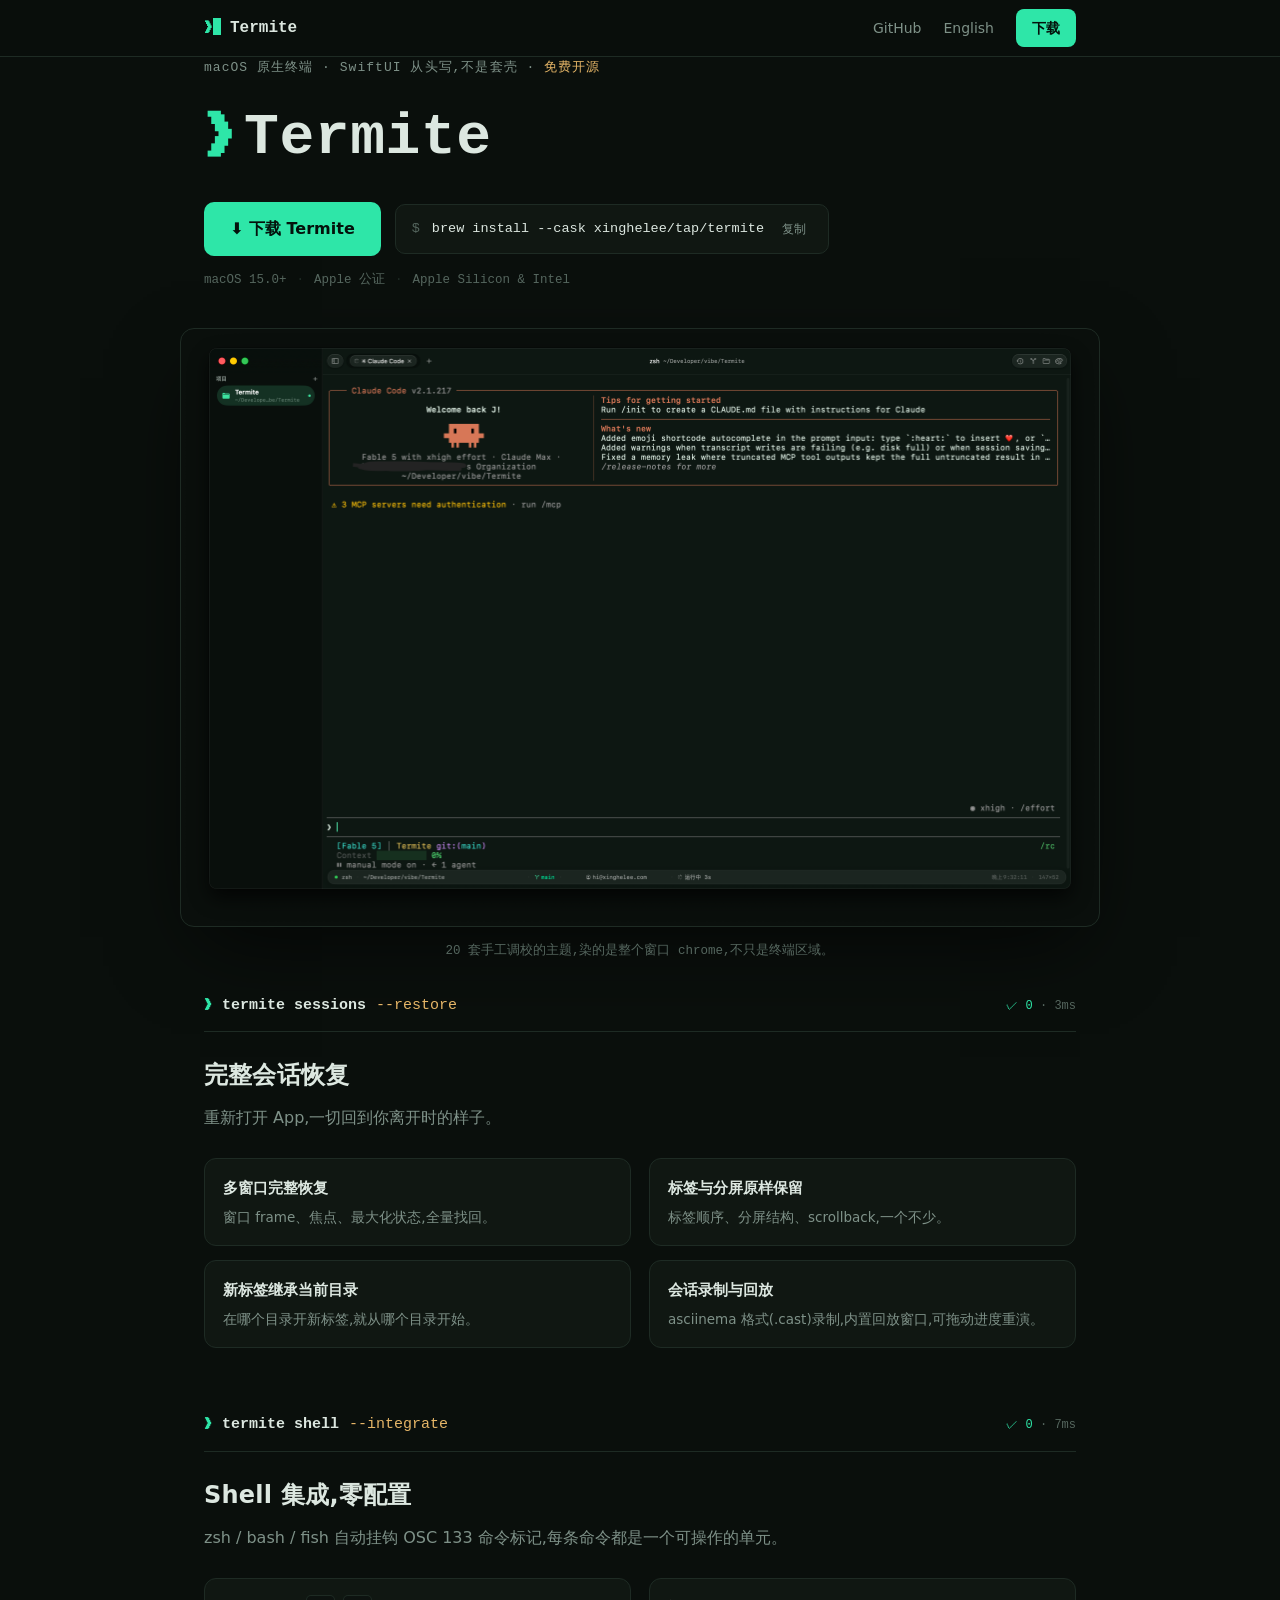
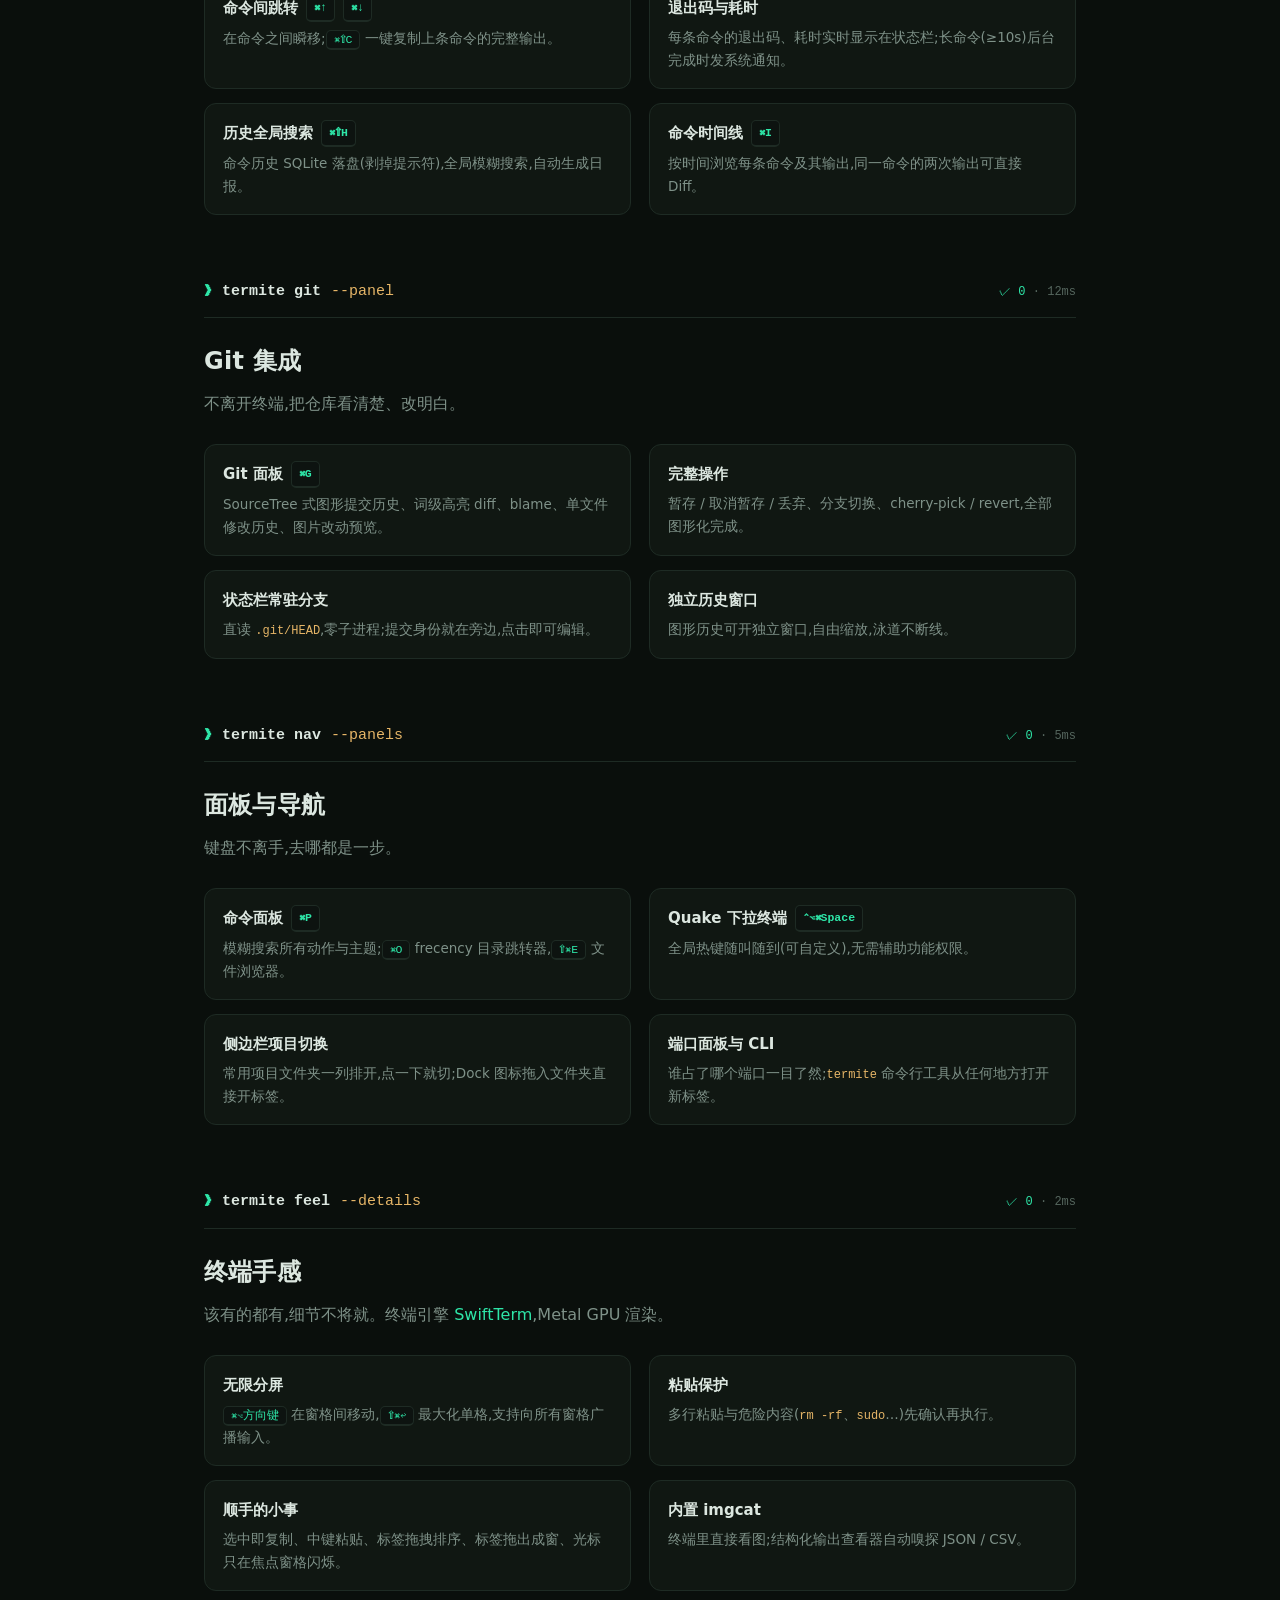
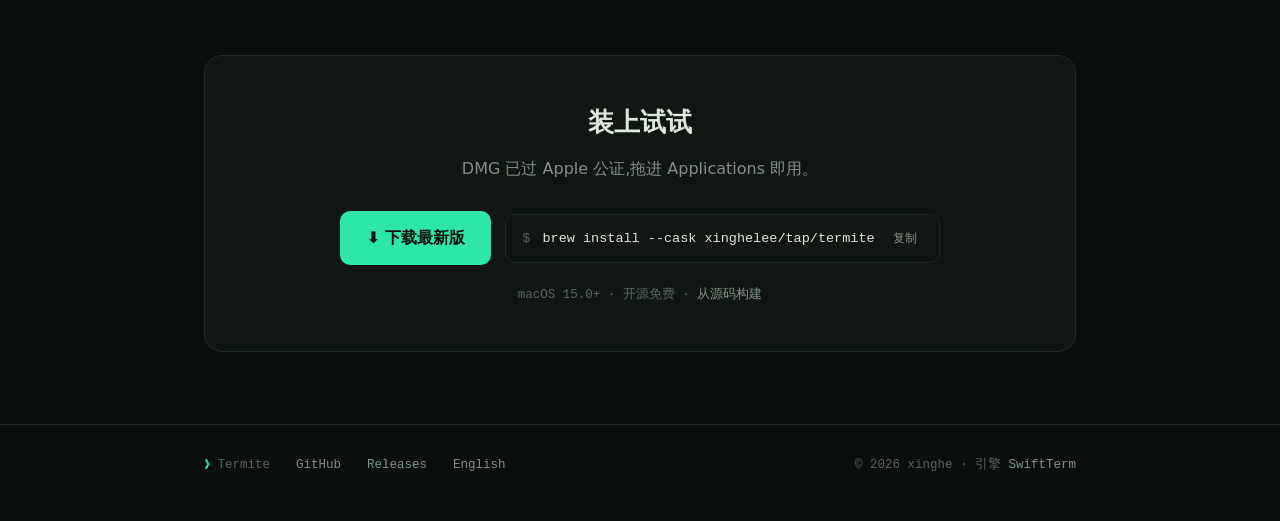
==== docs/index.html @ c7a1c171 "文案:对外不再宣传后台保活,定位纯 Mac 终端 README(中英)与落地页删掉"退出不杀会话/守护进程托管"卖点, 会话相关只讲完整恢复;守护进程仅保留在构建说明,措辞中性。  Co-Author" ====
<!DOCTYPE html>
<html lang="zh-CN">
<head>
<meta charset="utf-8">
<meta name="viewport" content="width=device-width, initial-scale=1">
<title>Termite — macOS 原生终端</title>
<meta name="description" content="Termite 是 macOS 原生终端:命令可跳转、可回看、可搜索,内置完整 Git 面板,无限分屏与 20 套主题。SwiftUI 从头写,免费开源。">
<meta property="og:title" content="Termite — macOS 原生终端">
<meta property="og:description" content="macOS 原生终端:命令级导航,内置 Git 面板,SwiftUI 从头写。免费开源。">
<meta property="og:image" content="https://termite.xinghelee.com/screenshot.png">
<meta property="og:url" content="https://termite.xinghelee.com">
<meta property="og:type" content="website">
<link rel="icon" href="data:image/svg+xml,%3Csvg xmlns='http://www.w3.org/2000/svg' viewBox='0 0 64 64'%3E%3Crect width='64' height='64' rx='14' fill='%230A0F0C'/%3E%3Ctext x='10' y='44' font-family='Menlo,monospace' font-size='34' font-weight='bold' fill='%232EE6A8'%3E%E2%9D%AF%3C/text%3E%3Crect x='34' y='18' width='14' height='28' fill='%232EE6A8'/%3E%3C/svg%3E">
<style>
:root{
  --bg:#0A0F0C;
  --bg-elev:#101712;
  --bg-window:#0D1310;
  --line:#1E2B24;
  --ink:#DCE7E0;
  --muted:#7E9188;
  --faint:#55665E;
  --emerald:#2EE6A8;
  --emerald-deep:#0F9D6E;
  --amber:#E5B567;
  --red:#E0685E;
  --mono:"SF Mono",ui-monospace,Menlo,"JetBrains Mono",Consolas,"Liberation Mono",monospace;
  --sans:-apple-system,BlinkMacSystemFont,"PingFang SC","Hiragino Sans GB","Microsoft YaHei",system-ui,sans-serif;
}
*{margin:0;padding:0;box-sizing:border-box}
html{scroll-behavior:smooth}
body{
  background:var(--bg);
  color:var(--ink);
  font-family:var(--sans);
  font-size:16px;
  line-height:1.75;
  -webkit-font-smoothing:antialiased;
}
::selection{background:var(--emerald-deep);color:#fff}
a{color:var(--emerald);text-decoration:none}
a:hover{text-decoration:underline;text-underline-offset:3px}
a:focus-visible,button:focus-visible{outline:2px solid var(--emerald);outline-offset:3px;border-radius:2px}
.wrap{max-width:920px;margin:0 auto;padding:0 24px}

/* ---------- nav ---------- */
nav{
  position:sticky;top:0;z-index:10;
  background:color-mix(in srgb,var(--bg) 82%,transparent);
  backdrop-filter:blur(14px);-webkit-backdrop-filter:blur(14px);
  border-bottom:1px solid var(--line);
}
.nav-inner{display:flex;align-items:center;justify-content:space-between;height:56px}
.brand{display:flex;align-items:center;gap:9px;font-family:var(--mono);font-weight:700;font-size:16px;color:var(--ink)}
.brand:hover{text-decoration:none}
.brand .glyph{color:var(--emerald)}
.brand .block{display:inline-block;width:8px;height:17px;background:var(--emerald);vertical-align:-3px;margin-left:1px}
.nav-links{display:flex;align-items:center;gap:22px;font-size:14px}
.nav-links a{color:var(--muted)}
.nav-links a:hover{color:var(--ink);text-decoration:none}
.nav-links a.dl{
  color:#04120C;background:var(--emerald);font-weight:600;
  padding:7px 16px;border-radius:8px;
}
.nav-links a.dl:hover{background:#4FF0BA}

/* ---------- hero ---------- */
header{padding:88px 0 40px;text-align:left}
.eyebrow{font-family:var(--mono);font-size:13px;color:var(--muted);letter-spacing:.08em;margin-bottom:22px}
.eyebrow b{color:var(--amber);font-weight:500}
h1{
  font-family:var(--mono);
  font-size:clamp(34px,6.2vw,58px);
  font-weight:700;line-height:1.25;letter-spacing:.01em;
  margin-bottom:28px;
}
h1 .glyph{color:var(--emerald);font-family:var(--mono);margin-right:.18em}
@keyframes blink{50%{opacity:0}}
.cta-row{display:flex;flex-wrap:wrap;align-items:center;gap:14px;margin-bottom:14px}
.btn{
  display:inline-flex;align-items:center;gap:9px;
  background:var(--emerald);color:#04120C;font-weight:700;font-size:16px;
  padding:13px 26px;border-radius:10px;border:none;cursor:pointer;
  transition:transform .12s ease,background .12s ease;
}
.btn:hover{background:#4FF0BA;text-decoration:none;transform:translateY(-1px)}
.brew{
  display:inline-flex;align-items:center;gap:12px;
  font-family:var(--mono);font-size:13.5px;color:var(--muted);
  background:var(--bg-elev);border:1px solid var(--line);border-radius:10px;
  padding:12px 16px;
}
.brew .dollar{color:var(--faint)}
.brew code{color:var(--ink)}
.brew button{
  background:none;border:none;color:var(--muted);cursor:pointer;
  font-family:var(--mono);font-size:12px;padding:2px 6px;border-radius:5px;
}
.brew button:hover{color:var(--emerald)}
.hero-meta{font-family:var(--mono);font-size:12.5px;color:var(--faint)}
.hero-meta span+span::before{content:"·";margin:0 10px;color:var(--line)}

/* ---------- hero screenshot ---------- */
.demo{padding:36px 0 30px}
.demo .shot{margin:0}

/* ---------- command-block sections ---------- */
main{padding:40px 0 0}
.cmdblock{margin:0 0 64px}
.cmdline{
  display:flex;align-items:baseline;gap:10px;flex-wrap:wrap;
  font-family:var(--mono);font-size:15px;
  padding-bottom:12px;border-bottom:1px solid var(--line);margin-bottom:8px;
}
.cmdline .p{color:var(--emerald);font-weight:700}
.cmdline .c{color:var(--ink);font-weight:600}
.cmdline .flag{color:var(--amber)}
.cmdline .meta{margin-left:auto;font-size:12px;color:var(--faint)}
.cmdline .meta .ok{color:var(--emerald)}
.cmdblock h2{
  font-size:24px;font-weight:700;letter-spacing:.01em;
  margin:22px 0 8px;
}
.cmdblock .sub{color:var(--muted);max-width:640px;margin-bottom:26px}
.feat-grid{display:grid;grid-template-columns:1fr 1fr;gap:14px 18px}
.feat{
  background:var(--bg-elev);border:1px solid var(--line);border-radius:12px;
  padding:16px 18px;
}
.feat h3{font-size:15px;font-weight:600;margin-bottom:5px;display:flex;align-items:center;gap:8px;flex-wrap:wrap}
.feat p{font-size:13.5px;color:var(--muted);line-height:1.7}
.feat p code{font-family:var(--mono);font-size:12px;color:var(--amber)}
kbd{
  font-family:var(--mono);font-size:11.5px;color:var(--emerald);
  background:var(--bg-window);border:1px solid var(--line);border-bottom-width:2px;
  border-radius:5px;padding:2px 7px;white-space:nowrap;
}

/* ---------- screenshot ---------- */
.shot{margin:0 0 64px}
.shot img{
  width:100%;height:auto;display:block;border-radius:14px;
  border:1px solid var(--line);
  box-shadow:0 30px 80px -20px rgba(0,0,0,.7);
}
.shot figcaption{
  font-family:var(--mono);font-size:12.5px;color:var(--faint);
  text-align:center;margin-top:14px;
}

/* ---------- install ---------- */
.install{
  background:var(--bg-elev);border:1px solid var(--line);border-radius:18px;
  padding:44px 40px;margin-bottom:72px;text-align:center;
}
.install h2{font-size:26px;margin-bottom:10px}
.install .sub{color:var(--muted);margin-bottom:28px}
.install .cta-row{justify-content:center}
.install .fine{font-family:var(--mono);font-size:12.5px;color:var(--faint);margin-top:20px}
.install .fine a{color:var(--muted)}

/* ---------- footer ---------- */
footer{
  border-top:1px solid var(--line);
  padding:30px 0 44px;
  font-family:var(--mono);font-size:12.5px;color:var(--faint);
}
.foot-inner{display:flex;flex-wrap:wrap;gap:10px 26px;align-items:center}
footer a{color:var(--muted)}
footer .spacer{flex:1}

@media (max-width:680px){
  .feat-grid{grid-template-columns:1fr}
  header{padding-top:56px}
  .cmdline .meta{display:none}
  .install{padding:34px 22px}
}
@media (prefers-reduced-motion:reduce){
  html{scroll-behavior:auto}
  *,*::before,*::after{animation:none!important;transition:none!important}
}
</style>
</head>
<body>

<nav>
  <div class="wrap nav-inner">
    <a class="brand" href="#"><span><span class="glyph">❯</span><span class="block"></span></span>Termite</a>
    <div class="nav-links">
      <a href="https://github.com/xinghelee/Termite">GitHub</a>
      <a href="https://github.com/xinghelee/Termite/blob/main/README.en.md">English</a>
      <a class="dl" href="https://github.com/xinghelee/Termite/releases/latest">下载</a>
    </div>
  </div>
</nav>

<header class="wrap">
  <p class="eyebrow">macOS 原生终端 · SwiftUI 从头写,不是套壳 · <b>免费开源</b></p>
  <h1><span class="glyph">❯</span>Termite</h1>
  <div class="cta-row">
    <a class="btn" href="https://github.com/xinghelee/Termite/releases/latest">⬇︎ 下载 Termite</a>
    <span class="brew"><span class="dollar">$</span><code id="brewCmd">brew install --cask xinghelee/tap/termite</code><button id="brewCopy" aria-label="复制安装命令">复制</button></span>
  </div>
  <p class="hero-meta"><span>macOS 15.0+</span><span>Apple 公证</span><span>Apple Silicon &amp; Intel</span></p>
</header>

<section class="demo wrap">
  <figure class="shot">
    <img src="screenshot.png" alt="Termite 界面截图:深色主题,左侧项目侧边栏,内嵌运行中的 Claude Code 会话,底部状态栏显示分支与命令状态">
    <figcaption>20 套手工调校的主题,染的是整个窗口 chrome,不只是终端区域。</figcaption>
  </figure>
</section>

<main class="wrap">

  <section class="cmdblock">
    <div class="cmdline"><span class="p">❯</span><span class="c">termite sessions</span><span class="flag">--restore</span><span class="meta"><span class="ok">✓ 0</span> · 3ms</span></div>
    <h2>完整会话恢复</h2>
    <p class="sub">重新打开 App,一切回到你离开时的样子。</p>
    <div class="feat-grid">
      <div class="feat"><h3>多窗口完整恢复</h3><p>窗口 frame、焦点、最大化状态,全量找回。</p></div>
      <div class="feat"><h3>标签与分屏原样保留</h3><p>标签顺序、分屏结构、scrollback,一个不少。</p></div>
      <div class="feat"><h3>新标签继承当前目录</h3><p>在哪个目录开新标签,就从哪个目录开始。</p></div>
      <div class="feat"><h3>会话录制与回放</h3><p>asciinema 格式(.cast)录制,内置回放窗口,可拖动进度重演。</p></div>
    </div>
  </section>

  <section class="cmdblock">
    <div class="cmdline"><span class="p">❯</span><span class="c">termite shell</span><span class="flag">--integrate</span><span class="meta"><span class="ok">✓ 0</span> · 7ms</span></div>
    <h2>Shell 集成,零配置</h2>
    <p class="sub">zsh / bash / fish 自动挂钩 OSC 133 命令标记,每条命令都是一个可操作的单元。</p>
    <div class="feat-grid">
      <div class="feat"><h3>命令间跳转 <kbd>⌘↑</kbd><kbd>⌘↓</kbd></h3><p>在命令之间瞬移;<kbd>⌘⇧C</kbd> 一键复制上条命令的完整输出。</p></div>
      <div class="feat"><h3>退出码与耗时</h3><p>每条命令的退出码、耗时实时显示在状态栏;长命令(≥10s)后台完成时发系统通知。</p></div>
      <div class="feat"><h3>历史全局搜索 <kbd>⌘⇧H</kbd></h3><p>命令历史 SQLite 落盘(剥掉提示符),全局模糊搜索,自动生成日报。</p></div>
      <div class="feat"><h3>命令时间线 <kbd>⌘I</kbd></h3><p>按时间浏览每条命令及其输出,同一命令的两次输出可直接 Diff。</p></div>
    </div>
  </section>

  <section class="cmdblock">
    <div class="cmdline"><span class="p">❯</span><span class="c">termite git</span><span class="flag">--panel</span><span class="meta"><span class="ok">✓ 0</span> · 12ms</span></div>
    <h2>Git 集成</h2>
    <p class="sub">不离开终端,把仓库看清楚、改明白。</p>
    <div class="feat-grid">
      <div class="feat"><h3>Git 面板 <kbd>⌘G</kbd></h3><p>SourceTree 式图形提交历史、词级高亮 diff、blame、单文件修改历史、图片改动预览。</p></div>
      <div class="feat"><h3>完整操作</h3><p>暂存 / 取消暂存 / 丢弃、分支切换、cherry-pick / revert,全部图形化完成。</p></div>
      <div class="feat"><h3>状态栏常驻分支</h3><p>直读 <code>.git/HEAD</code>,零子进程;提交身份就在旁边,点击即可编辑。</p></div>
      <div class="feat"><h3>独立历史窗口</h3><p>图形历史可开独立窗口,自由缩放,泳道不断线。</p></div>
    </div>
  </section>

  <section class="cmdblock">
    <div class="cmdline"><span class="p">❯</span><span class="c">termite nav</span><span class="flag">--panels</span><span class="meta"><span class="ok">✓ 0</span> · 5ms</span></div>
    <h2>面板与导航</h2>
    <p class="sub">键盘不离手,去哪都是一步。</p>
    <div class="feat-grid">
      <div class="feat"><h3>命令面板 <kbd>⌘P</kbd></h3><p>模糊搜索所有动作与主题;<kbd>⌘O</kbd> frecency 目录跳转器,<kbd>⇧⌘E</kbd> 文件浏览器。</p></div>
      <div class="feat"><h3>Quake 下拉终端 <kbd>⌃⌥⌘Space</kbd></h3><p>全局热键随叫随到(可自定义),无需辅助功能权限。</p></div>
      <div class="feat"><h3>侧边栏项目切换</h3><p>常用项目文件夹一列排开,点一下就切;Dock 图标拖入文件夹直接开标签。</p></div>
      <div class="feat"><h3>端口面板与 CLI</h3><p>谁占了哪个端口一目了然;<code>termite</code> 命令行工具从任何地方打开新标签。</p></div>
    </div>
  </section>

  <section class="cmdblock">
    <div class="cmdline"><span class="p">❯</span><span class="c">termite feel</span><span class="flag">--details</span><span class="meta"><span class="ok">✓ 0</span> · 2ms</span></div>
    <h2>终端手感</h2>
    <p class="sub">该有的都有,细节不将就。终端引擎 <a href="https://github.com/migueldeicaza/SwiftTerm">SwiftTerm</a>,Metal GPU 渲染。</p>
    <div class="feat-grid">
      <div class="feat"><h3>无限分屏</h3><p><kbd>⌘⌥方向键</kbd> 在窗格间移动,<kbd>⇧⌘↩</kbd> 最大化单格,支持向所有窗格广播输入。</p></div>
      <div class="feat"><h3>粘贴保护</h3><p>多行粘贴与危险内容(<code>rm -rf</code>、<code>sudo</code>…)先确认再执行。</p></div>
      <div class="feat"><h3>顺手的小事</h3><p>选中即复制、中键粘贴、标签拖拽排序、标签拖出成窗、光标只在焦点窗格闪烁。</p></div>
      <div class="feat"><h3>内置 imgcat</h3><p>终端里直接看图;结构化输出查看器自动嗅探 JSON / CSV。</p></div>
    </div>
  </section>

  <section class="install" id="install">
    <h2>装上试试</h2>
    <p class="sub">DMG 已过 Apple 公证,拖进 Applications 即用。</p>
    <div class="cta-row">
      <a class="btn" href="https://github.com/xinghelee/Termite/releases/latest">⬇︎ 下载最新版</a>
      <span class="brew"><span class="dollar">$</span><code>brew install --cask xinghelee/tap/termite</code><button id="brewCopy2" aria-label="复制安装命令">复制</button></span>
    </div>
    <p class="fine">macOS 15.0+ · 开源免费 · <a href="https://github.com/xinghelee/Termite#从源码构建">从源码构建</a></p>
  </section>

</main>

<footer>
  <div class="wrap foot-inner">
    <span><span style="color:var(--emerald)">❯</span> Termite</span>
    <a href="https://github.com/xinghelee/Termite">GitHub</a>
    <a href="https://github.com/xinghelee/Termite/releases">Releases</a>
    <a href="https://github.com/xinghelee/Termite/blob/main/README.en.md">English</a>
    <span class="spacer"></span>
    <span>© 2026 xinghe · 引擎 <a href="https://github.com/migueldeicaza/SwiftTerm">SwiftTerm</a></span>
  </div>
</footer>

<script>
(function(){
  function bindCopy(id){
    var btn = document.getElementById(id);
    if (!btn) return;
    btn.addEventListener('click', function(){
      navigator.clipboard.writeText('brew install --cask xinghelee/tap/termite').then(function(){
        btn.textContent = '已复制';
        setTimeout(function(){ btn.textContent = '复制'; }, 1600);
      });
    });
  }
  bindCopy('brewCopy'); bindCopy('brewCopy2');
})();
</script>
</body>
</html>
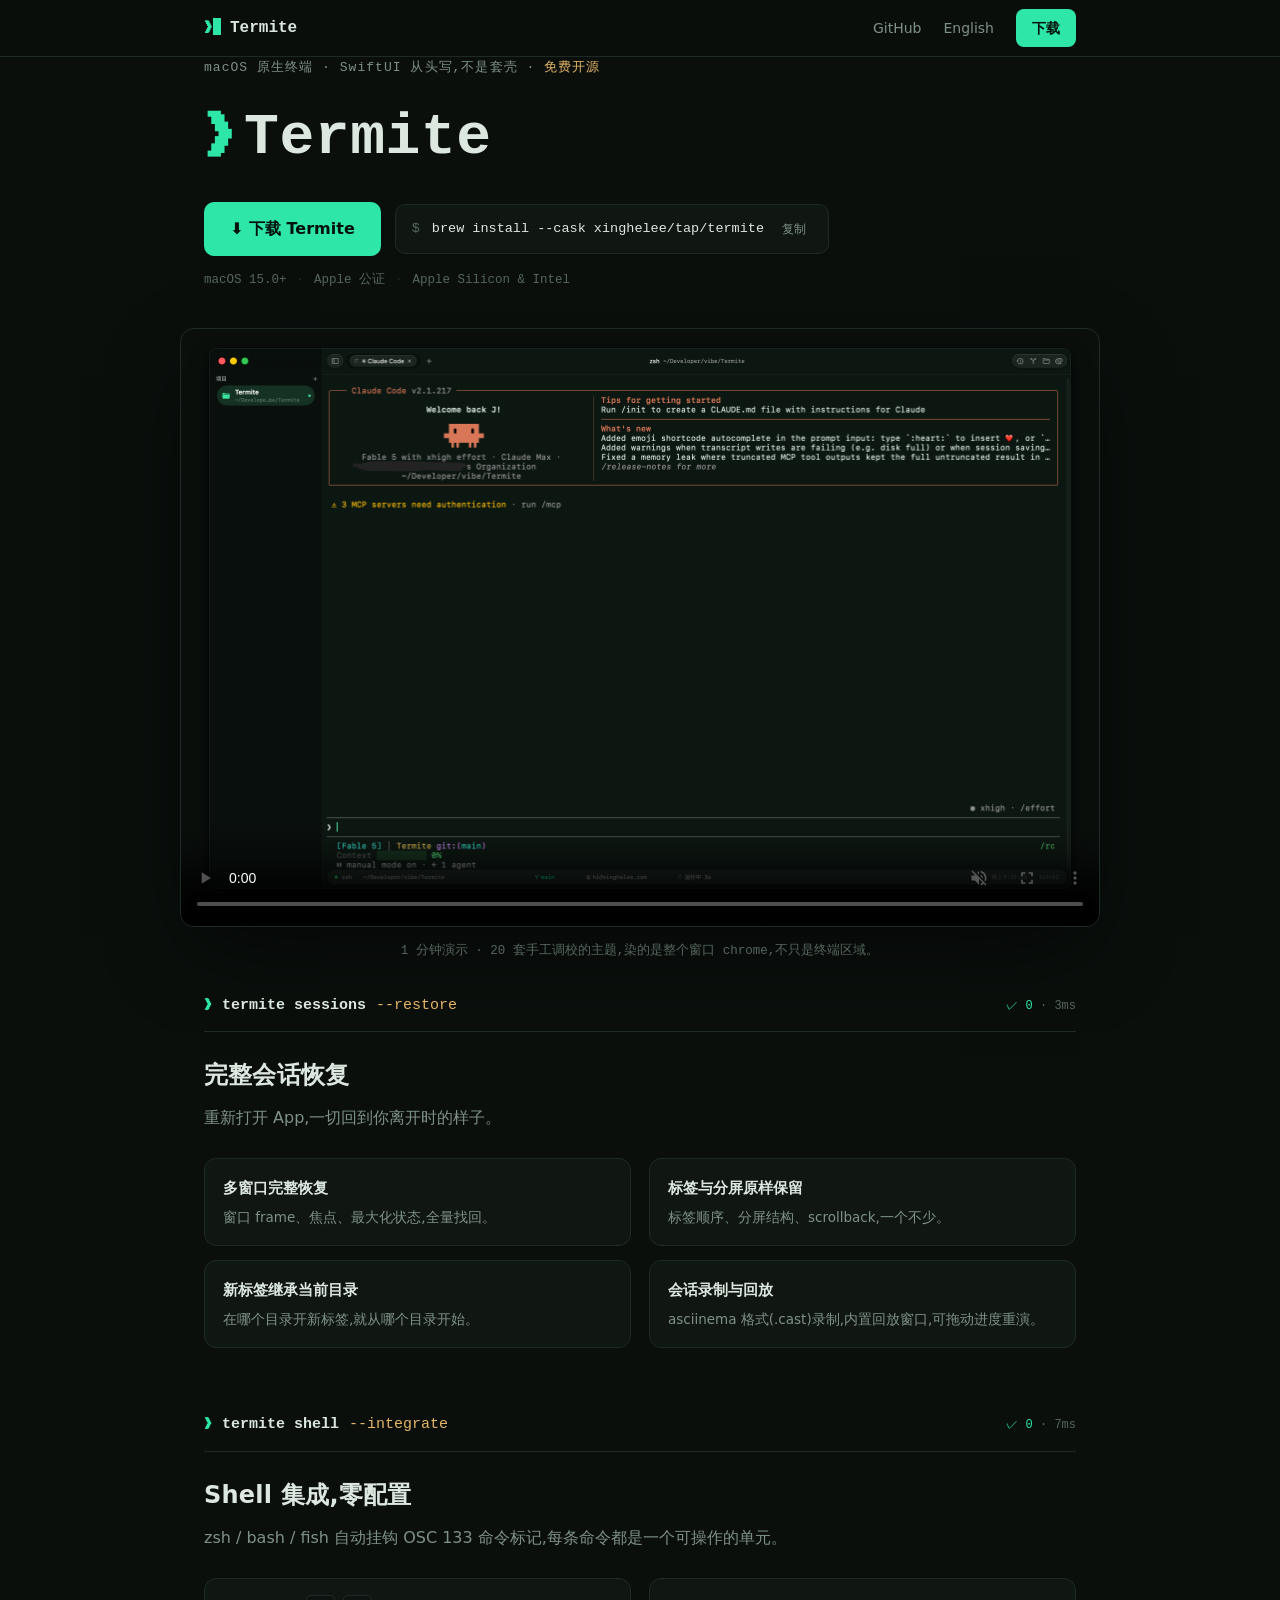
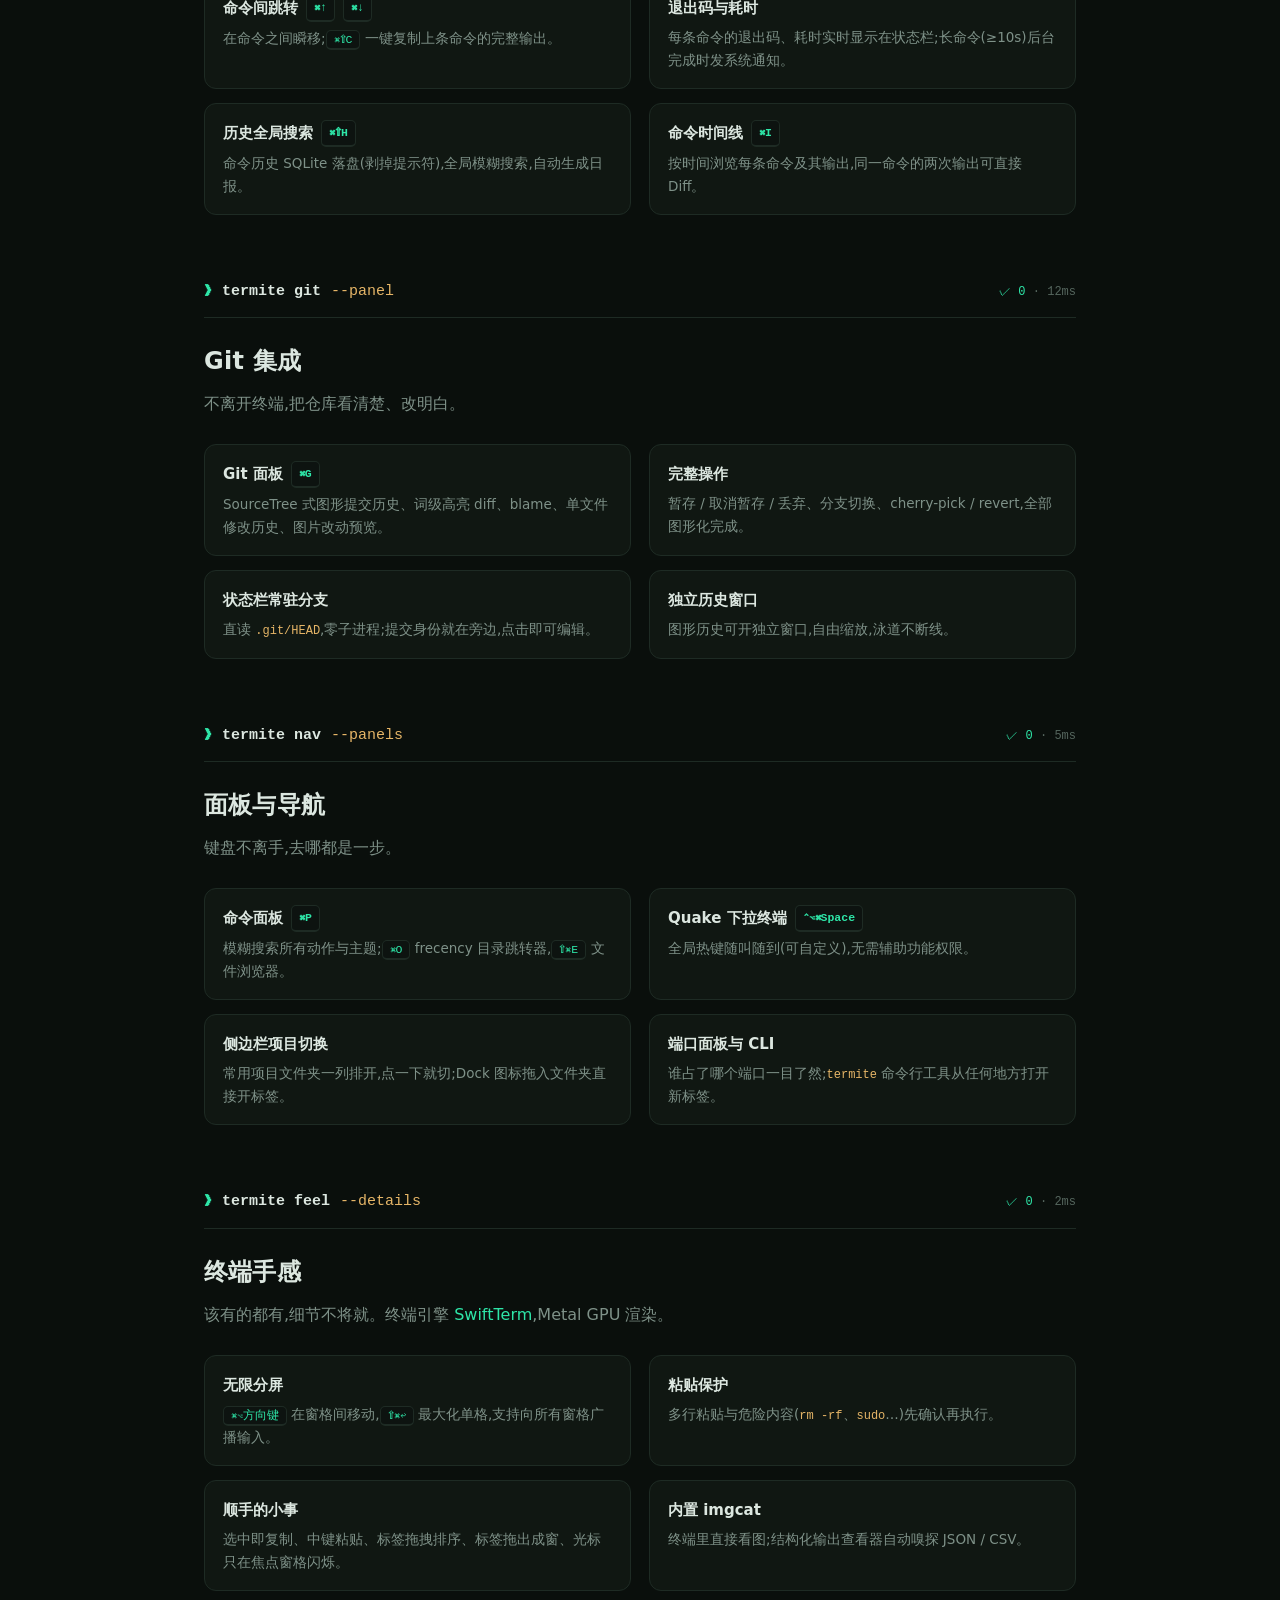
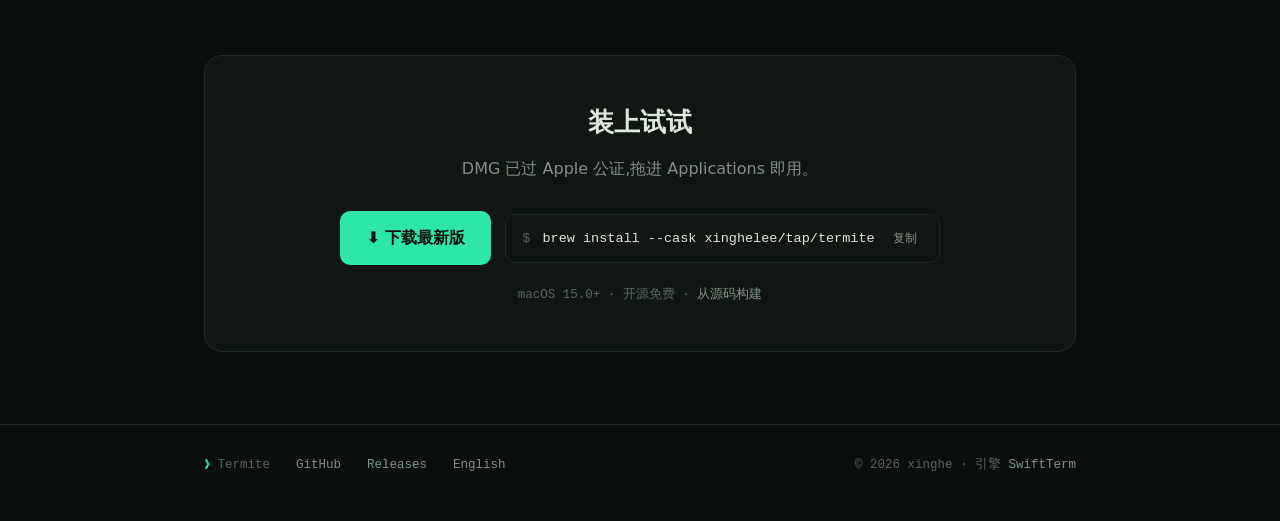
==== commit 9801ef02: "官网 hero 换演示视频,README 换演示 GIF Co-Authored-By: Claude Fable 5 <noreply@anthropic.com> Claude-Session: " ====
--- a/docs/index.html
+++ b/docs/index.html
@@ -138,7 +138,7 @@
 
 /* ---------- screenshot ---------- */
 .shot{margin:0 0 64px}
-.shot img{
+.shot img,.shot video{
   width:100%;height:auto;display:block;border-radius:14px;
   border:1px solid var(--line);
   box-shadow:0 30px 80px -20px rgba(0,0,0,.7);
@@ -206,8 +206,9 @@
 
 <section class="demo wrap">
   <figure class="shot">
-    <img src="screenshot.png" alt="Termite 界面截图:深色主题,左侧项目侧边栏,内嵌运行中的 Claude Code 会话,底部状态栏显示分支与命令状态">
-    <figcaption>20 套手工调校的主题,染的是整个窗口 chrome,不只是终端区域。</figcaption>
+    <video src="termite-demo.mp4" poster="screenshot.png" autoplay muted loop playsinline controls
+           aria-label="Termite 演示:侧边栏项目切换、无限分屏、neofetch 与 imgcat 内联图片"></video>
+    <figcaption>1 分钟演示 · 20 套手工调校的主题,染的是整个窗口 chrome,不只是终端区域。</figcaption>
   </figure>
 </section>
 
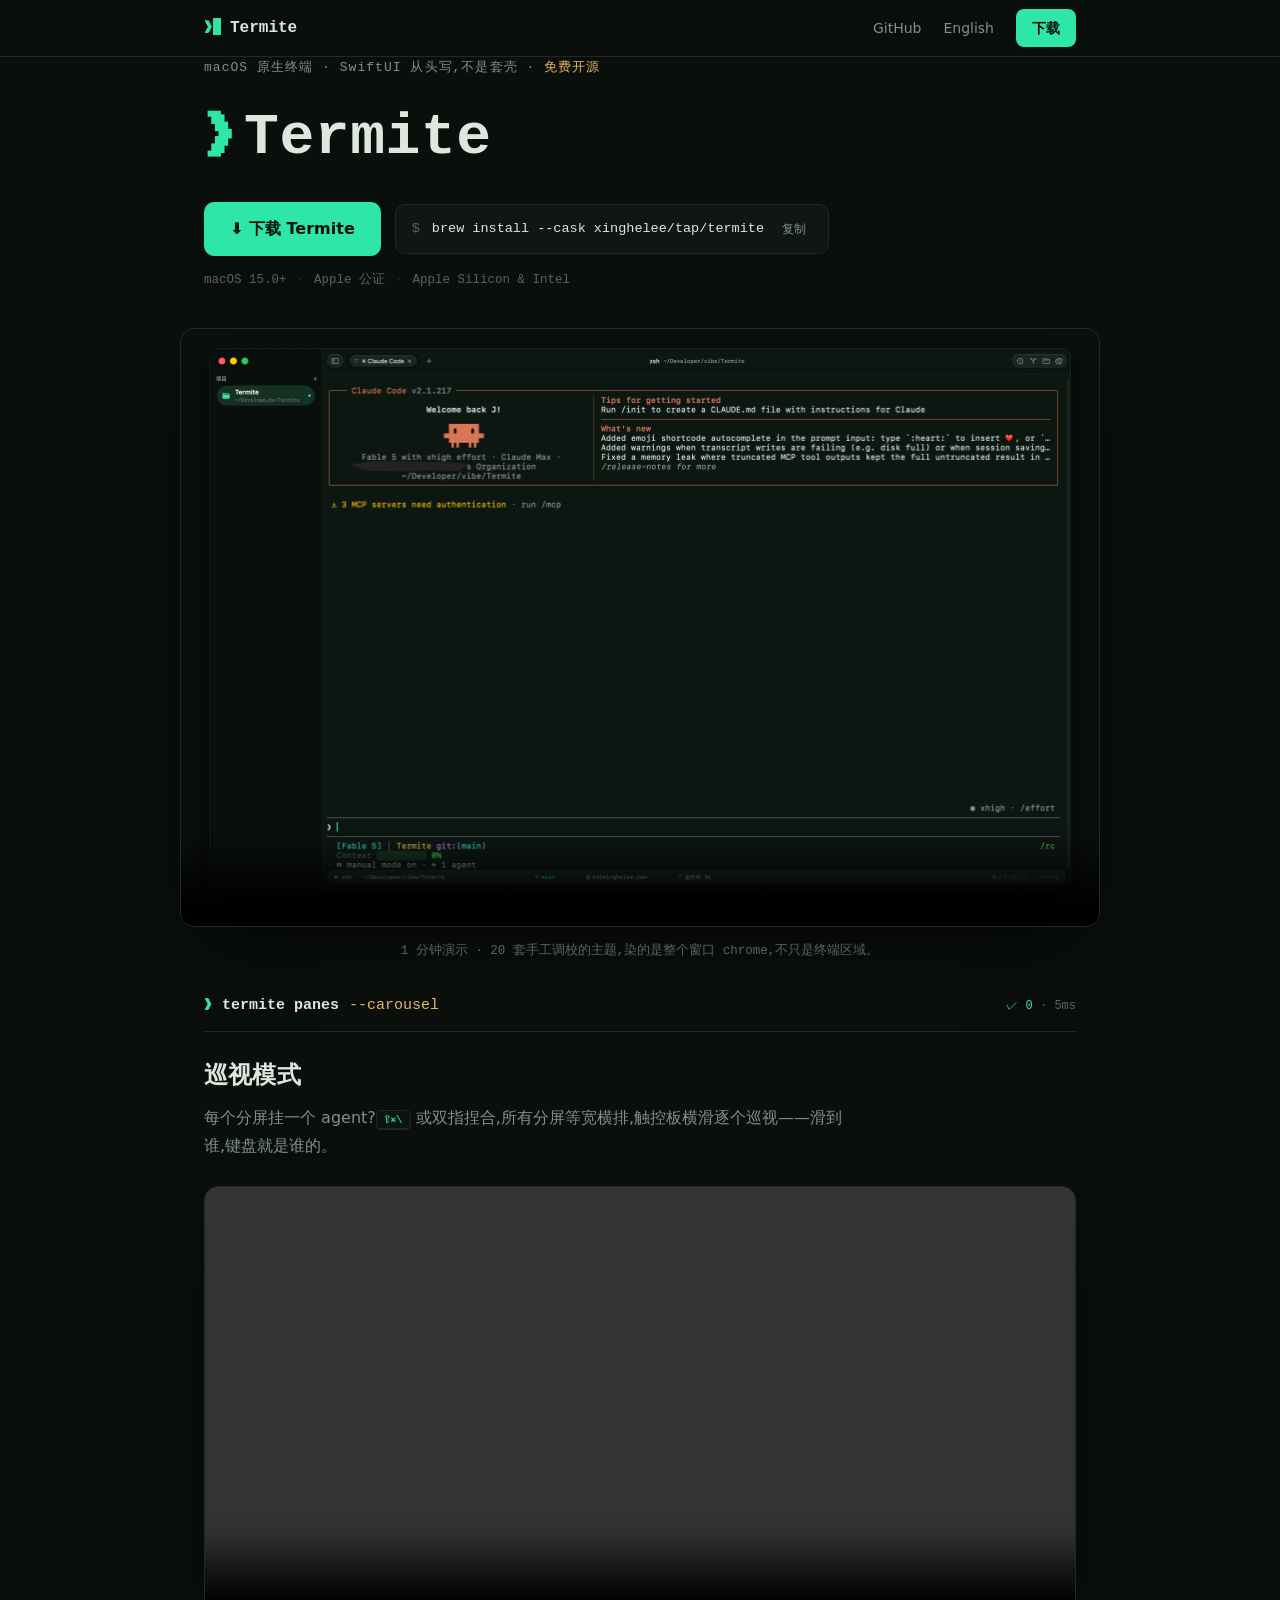
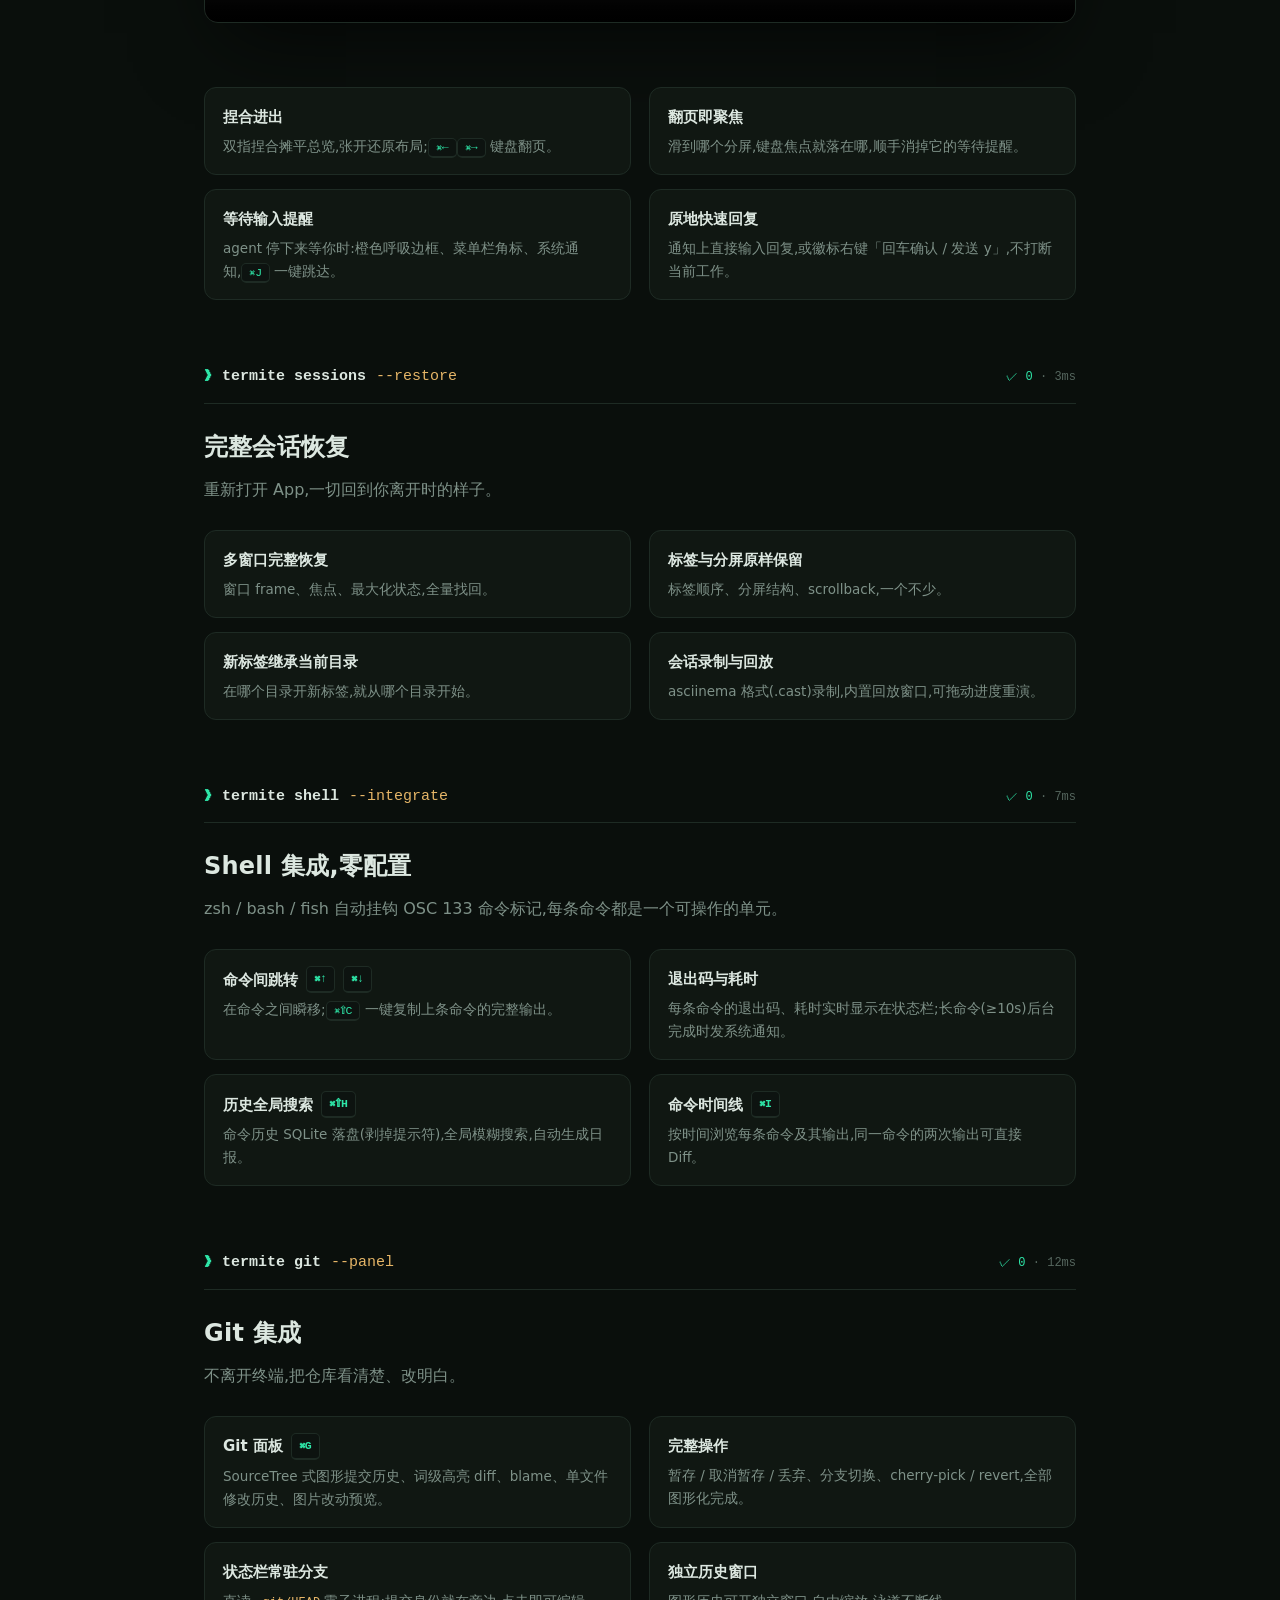
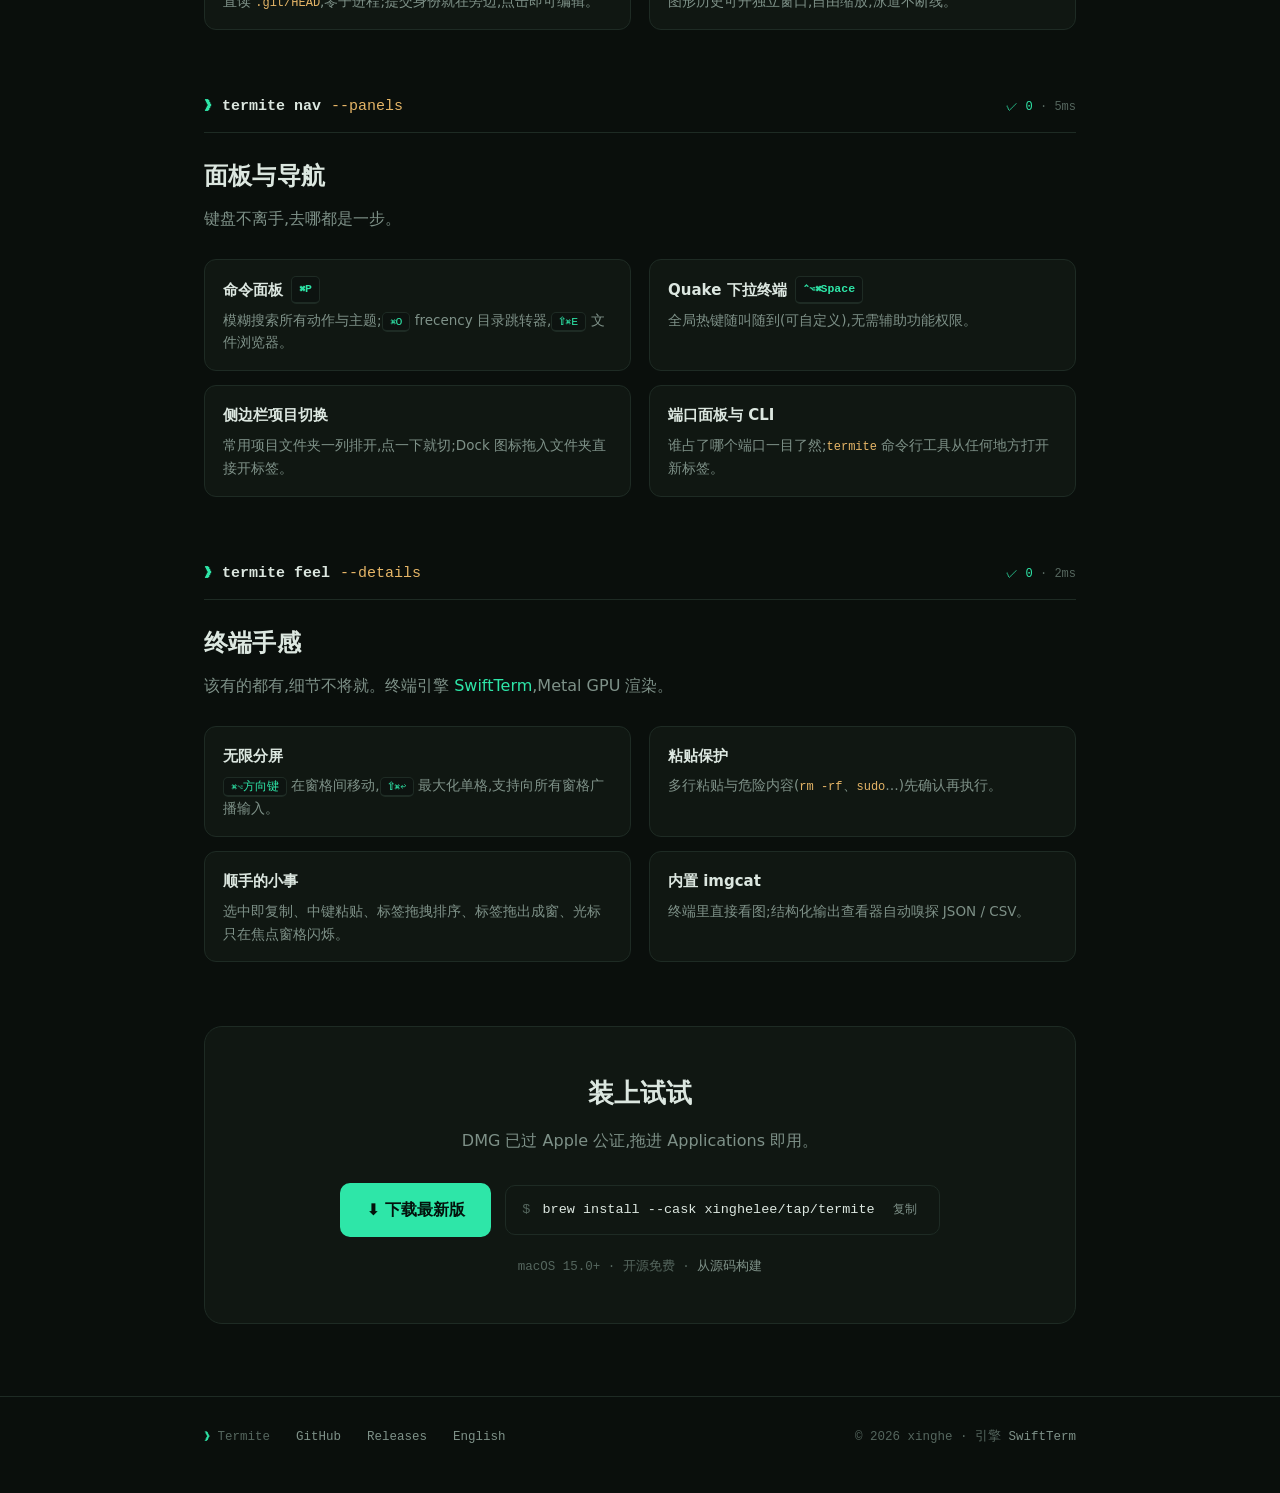
==== commit f6ec5ae5: "官网:巡视模式演示视频与功能区 Co-Authored-By: Claude Fable 5 <noreply@anthropic.com> Claude-Session: https://claud" ====
--- a/docs/index.html
+++ b/docs/index.html
@@ -215,6 +215,22 @@
 <main class="wrap">
 
   <section class="cmdblock">
+    <div class="cmdline"><span class="p">❯</span><span class="c">termite panes</span><span class="flag">--carousel</span><span class="meta"><span class="ok">✓ 0</span> · 5ms</span></div>
+    <h2>巡视模式</h2>
+    <p class="sub">每个分屏挂一个 agent?<kbd>⇧⌘\</kbd> 或双指捏合,所有分屏等宽横排,触控板横滑逐个巡视——滑到谁,键盘就是谁的。</p>
+    <figure class="shot">
+      <video src="carousel-demo.mp4" autoplay muted loop playsinline controls
+             aria-label="巡视模式演示:分屏等宽横排,触控板横滑分页,翻页即聚焦"></video>
+    </figure>
+    <div class="feat-grid">
+      <div class="feat"><h3>捏合进出</h3><p>双指捏合摊平总览,张开还原布局;<kbd>⌘←</kbd><kbd>⌘→</kbd> 键盘翻页。</p></div>
+      <div class="feat"><h3>翻页即聚焦</h3><p>滑到哪个分屏,键盘焦点就落在哪,顺手消掉它的等待提醒。</p></div>
+      <div class="feat"><h3>等待输入提醒</h3><p>agent 停下来等你时:橙色呼吸边框、菜单栏角标、系统通知,<kbd>⌘J</kbd> 一键跳达。</p></div>
+      <div class="feat"><h3>原地快速回复</h3><p>通知上直接输入回复,或徽标右键「回车确认 / 发送 y」,不打断当前工作。</p></div>
+    </div>
+  </section>
+
+  <section class="cmdblock">
     <div class="cmdline"><span class="p">❯</span><span class="c">termite sessions</span><span class="flag">--restore</span><span class="meta"><span class="ok">✓ 0</span> · 3ms</span></div>
     <h2>完整会话恢复</h2>
     <p class="sub">重新打开 App,一切回到你离开时的样子。</p>
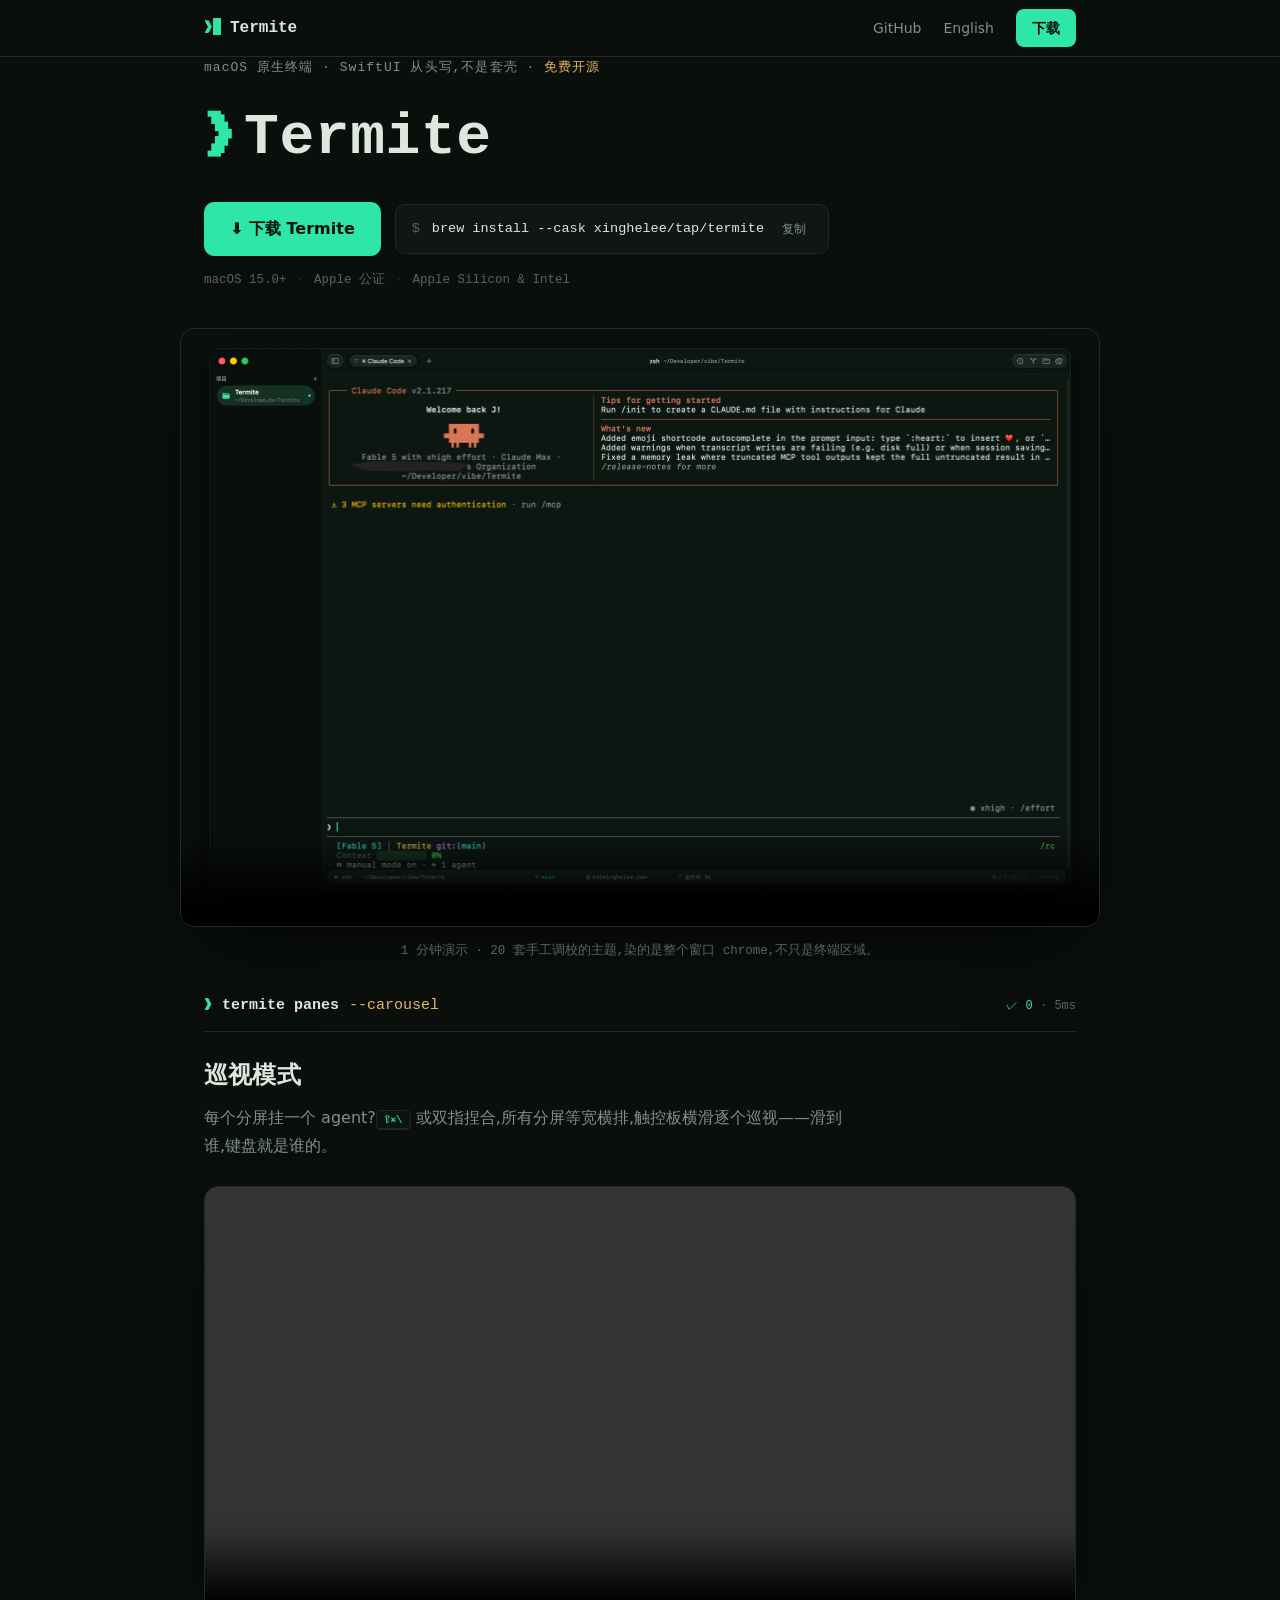
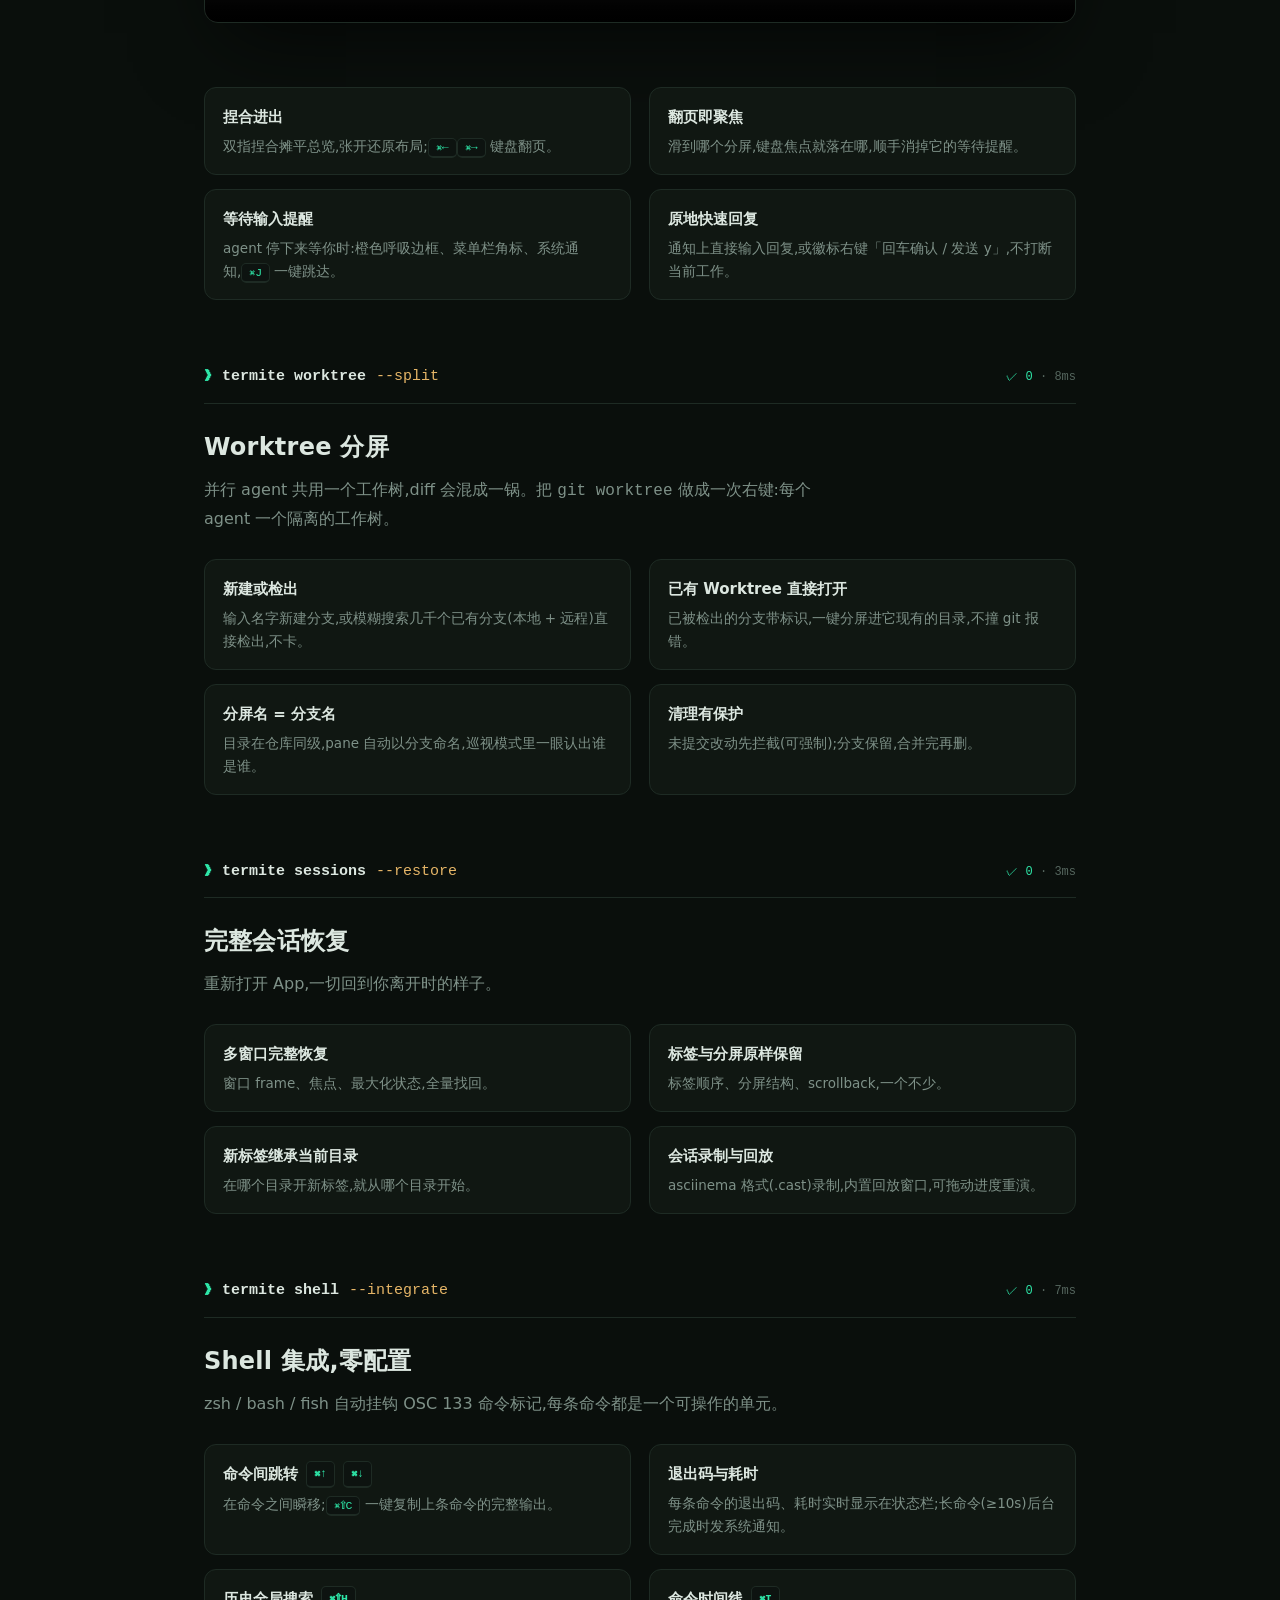
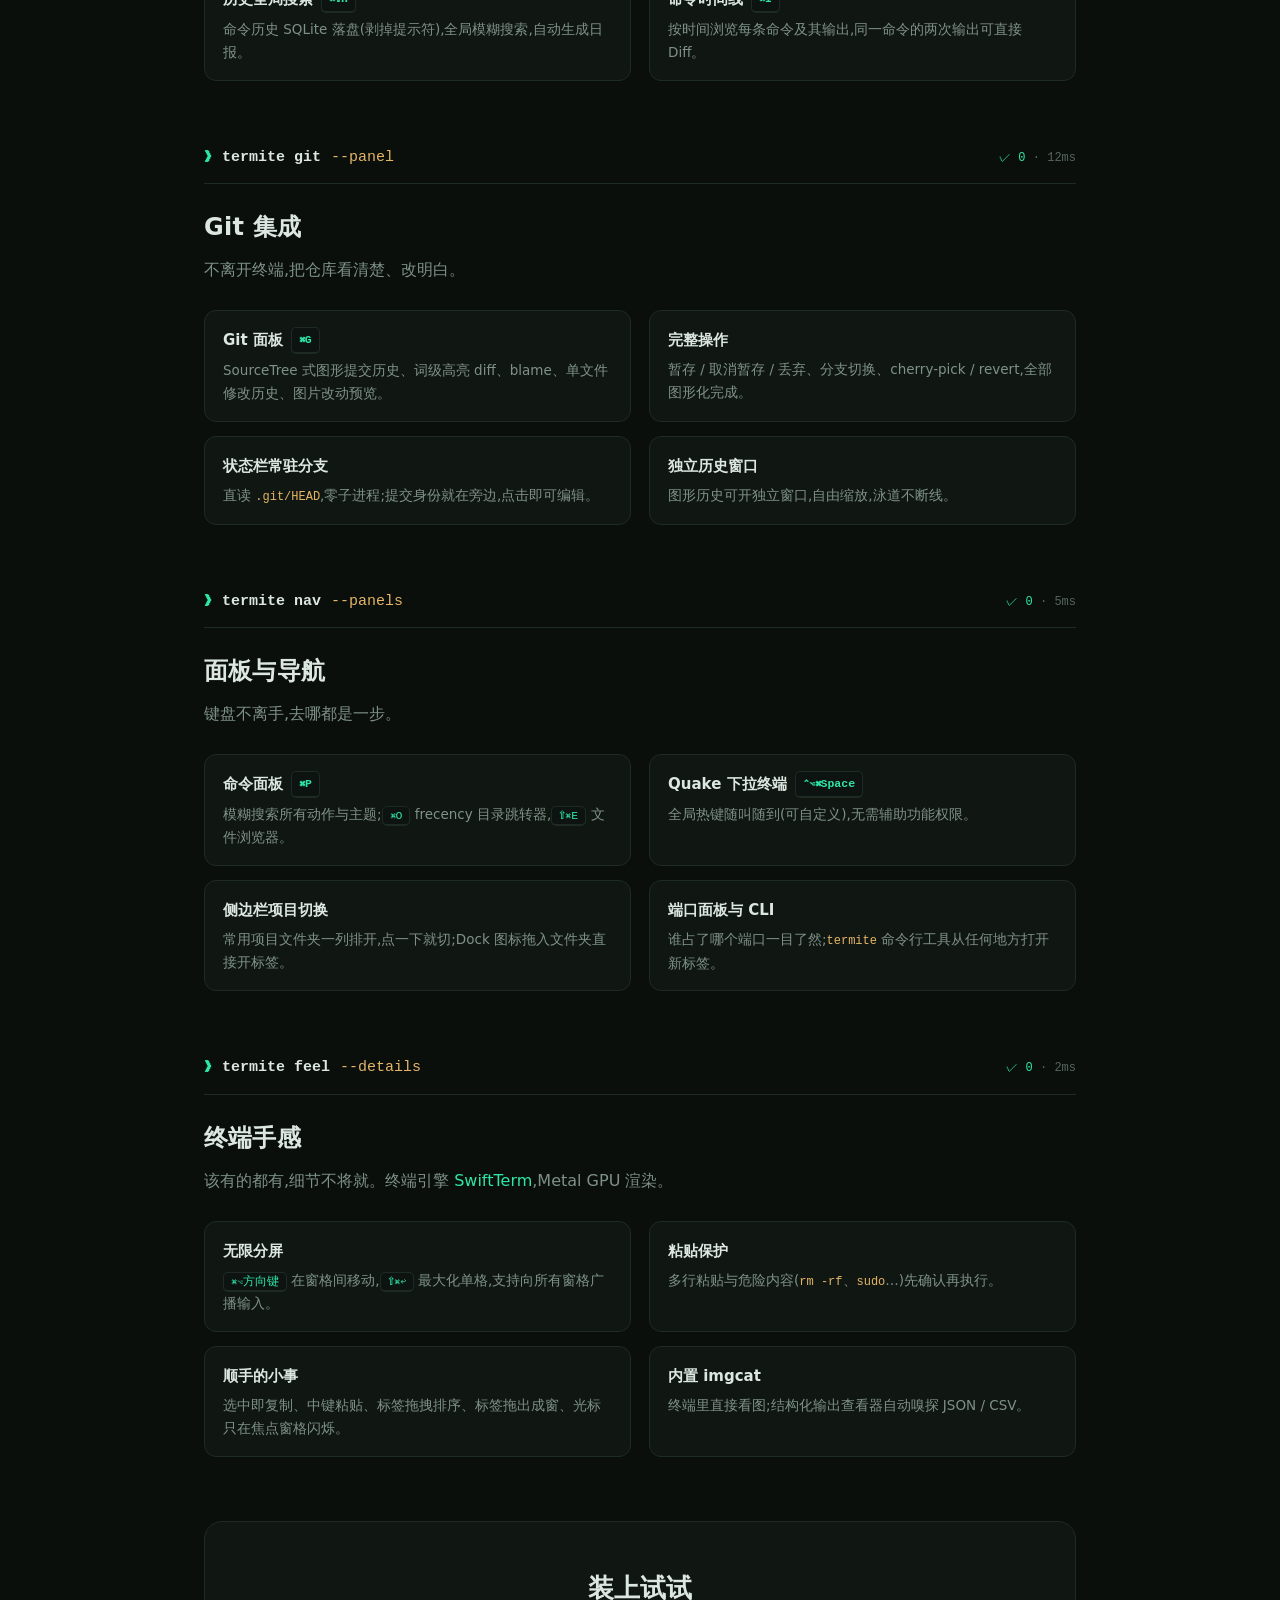
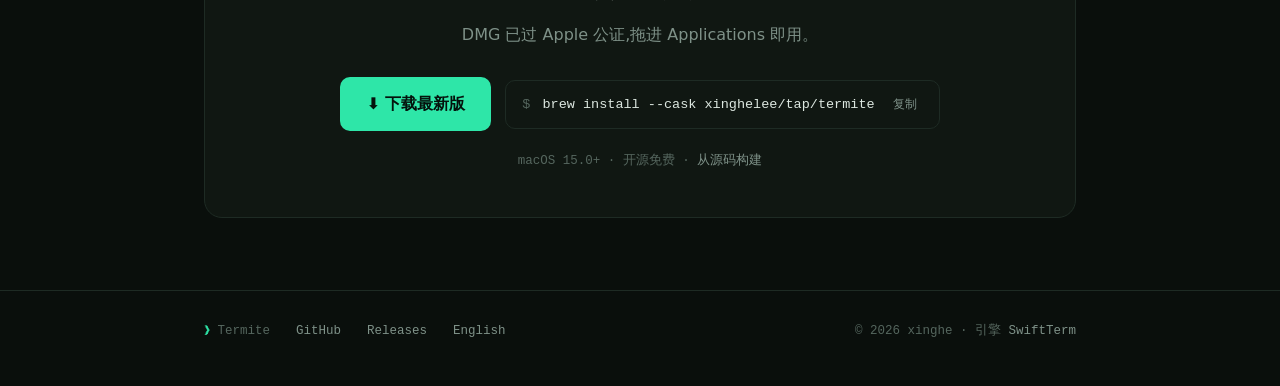
==== commit 7909c7bc: "README/官网:Worktree 分屏介绍(中英) Co-Authored-By: Claude Fable 5 <noreply@anthropic.com> Claude-Session: h" ====
--- a/docs/index.html
+++ b/docs/index.html
@@ -231,6 +231,18 @@
   </section>
 
   <section class="cmdblock">
+    <div class="cmdline"><span class="p">❯</span><span class="c">termite worktree</span><span class="flag">--split</span><span class="meta"><span class="ok">✓ 0</span> · 8ms</span></div>
+    <h2>Worktree 分屏</h2>
+    <p class="sub">并行 agent 共用一个工作树,diff 会混成一锅。把 <code>git worktree</code> 做成一次右键:每个 agent 一个隔离的工作树。</p>
+    <div class="feat-grid">
+      <div class="feat"><h3>新建或检出</h3><p>输入名字新建分支,或模糊搜索几千个已有分支(本地 + 远程)直接检出,不卡。</p></div>
+      <div class="feat"><h3>已有 Worktree 直接打开</h3><p>已被检出的分支带标识,一键分屏进它现有的目录,不撞 git 报错。</p></div>
+      <div class="feat"><h3>分屏名 = 分支名</h3><p>目录在仓库同级,pane 自动以分支命名,巡视模式里一眼认出谁是谁。</p></div>
+      <div class="feat"><h3>清理有保护</h3><p>未提交改动先拦截(可强制);分支保留,合并完再删。</p></div>
+    </div>
+  </section>
+
+  <section class="cmdblock">
     <div class="cmdline"><span class="p">❯</span><span class="c">termite sessions</span><span class="flag">--restore</span><span class="meta"><span class="ok">✓ 0</span> · 3ms</span></div>
     <h2>完整会话恢复</h2>
     <p class="sub">重新打开 App,一切回到你离开时的样子。</p>
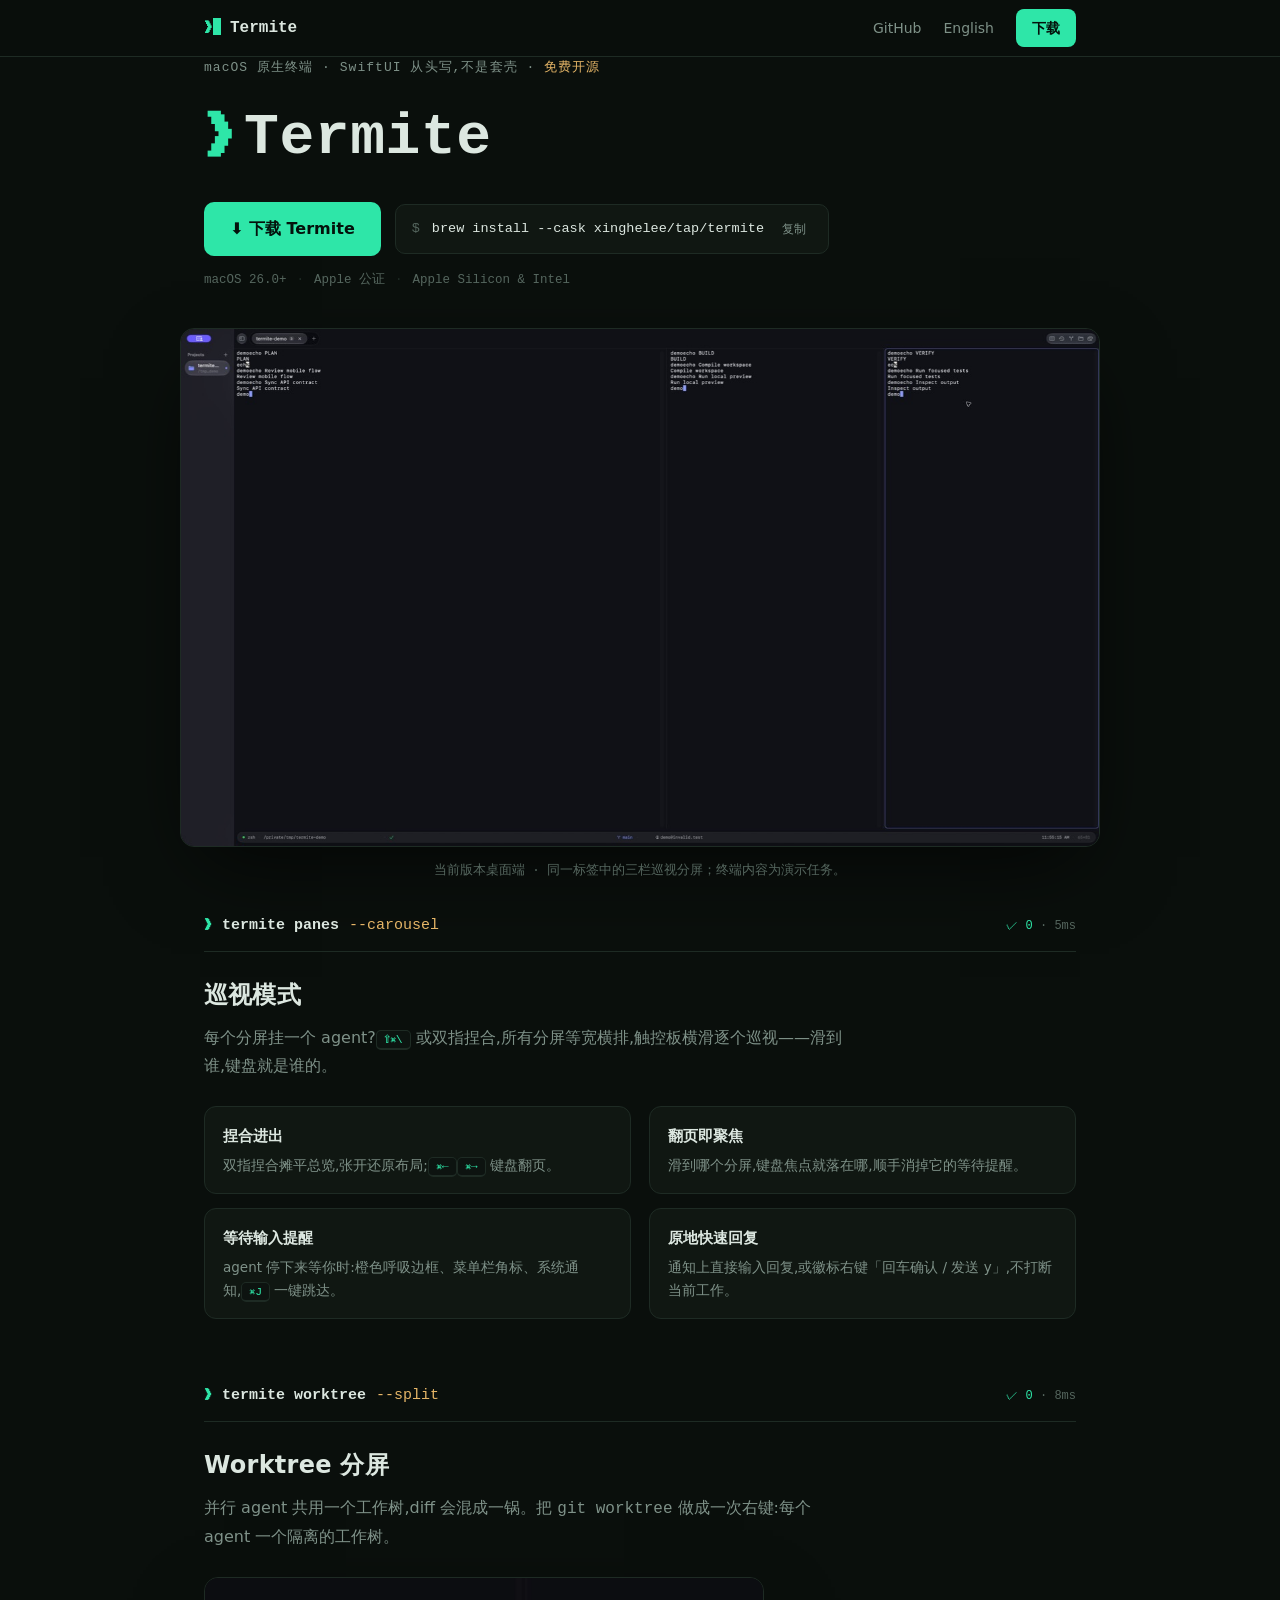
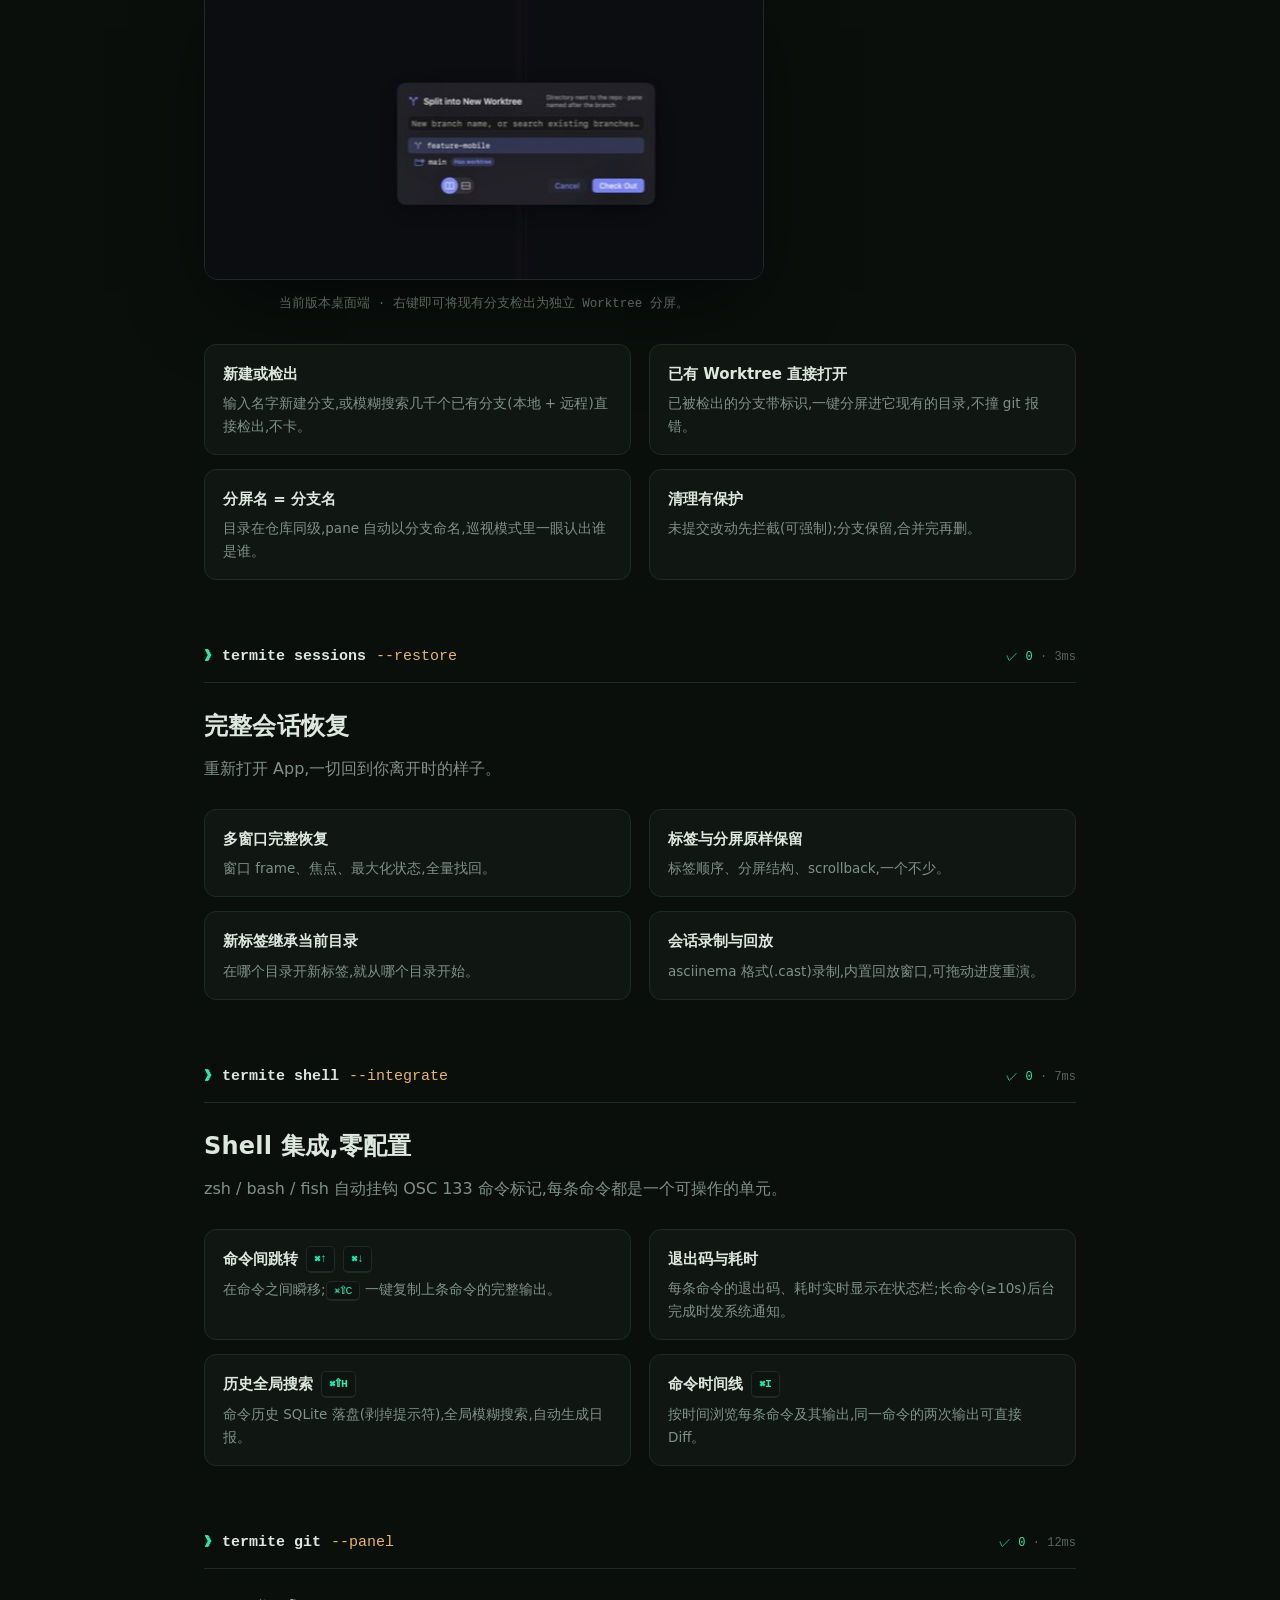
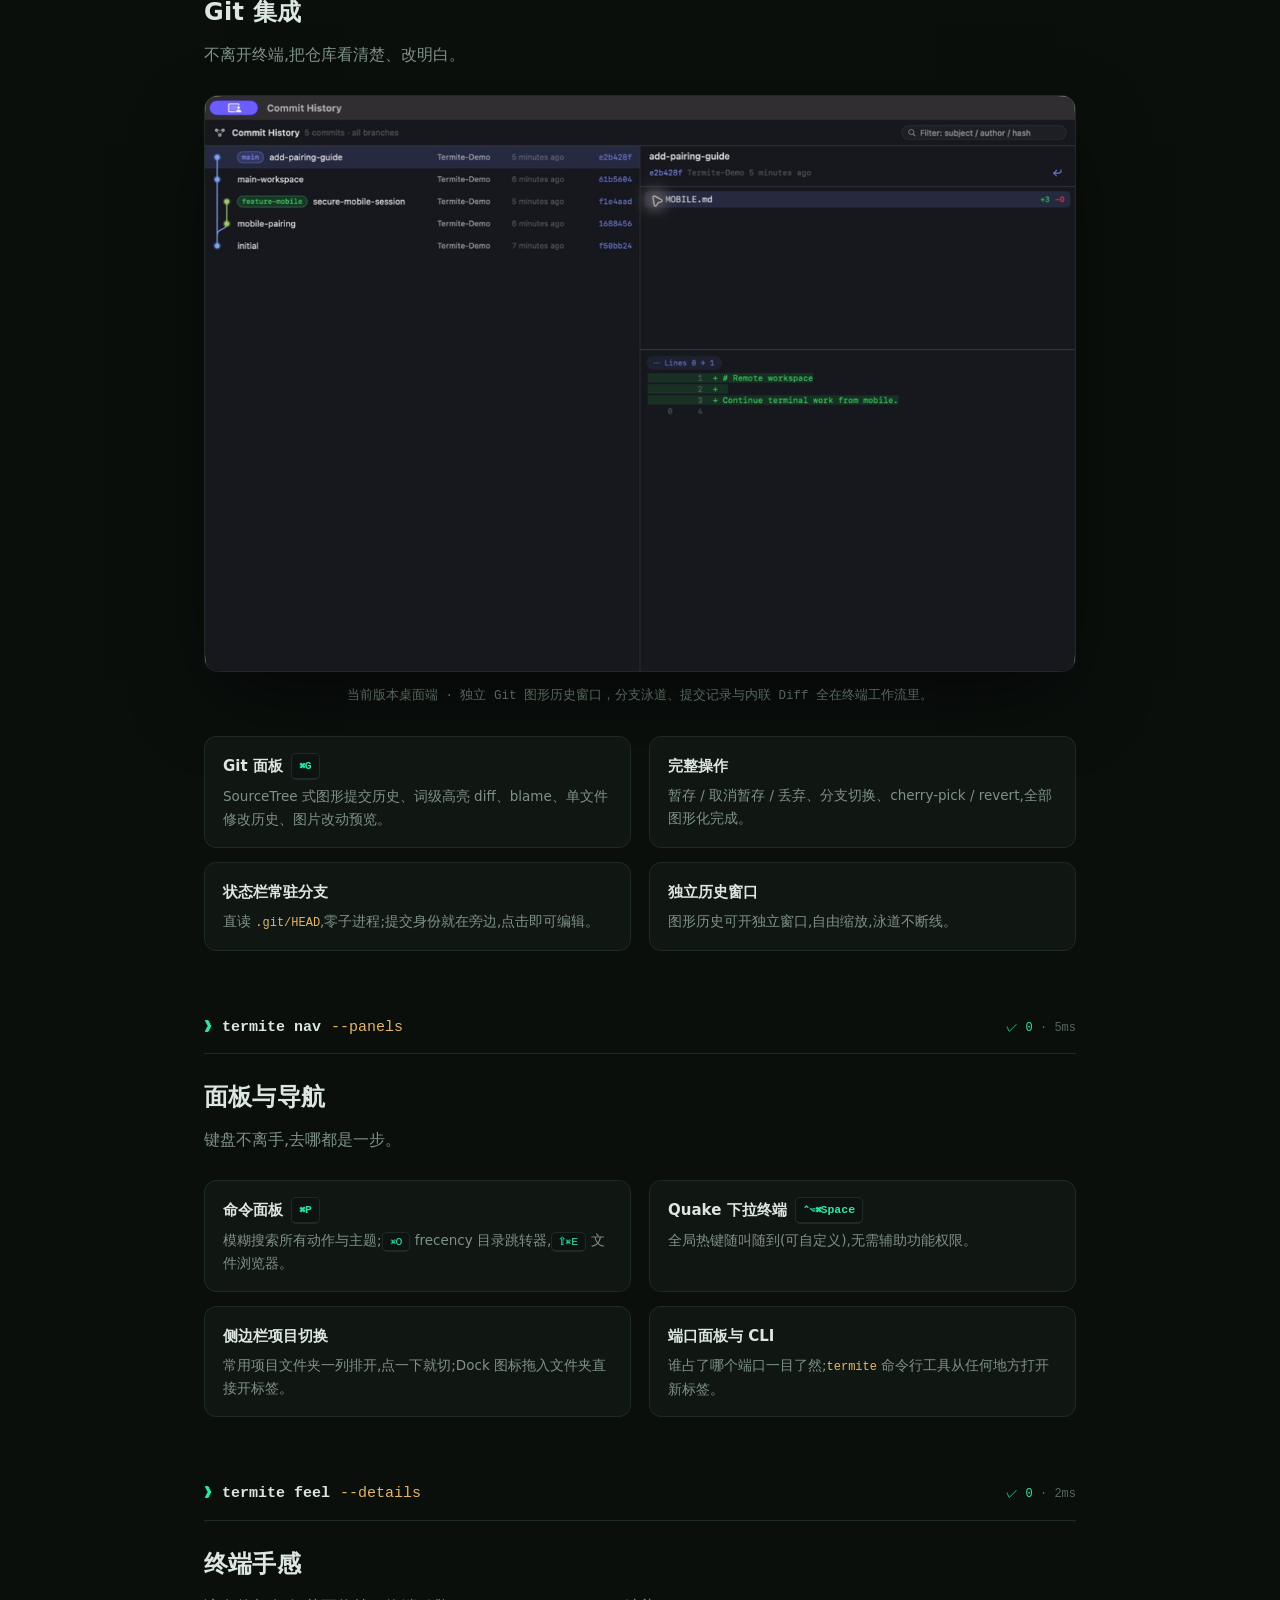
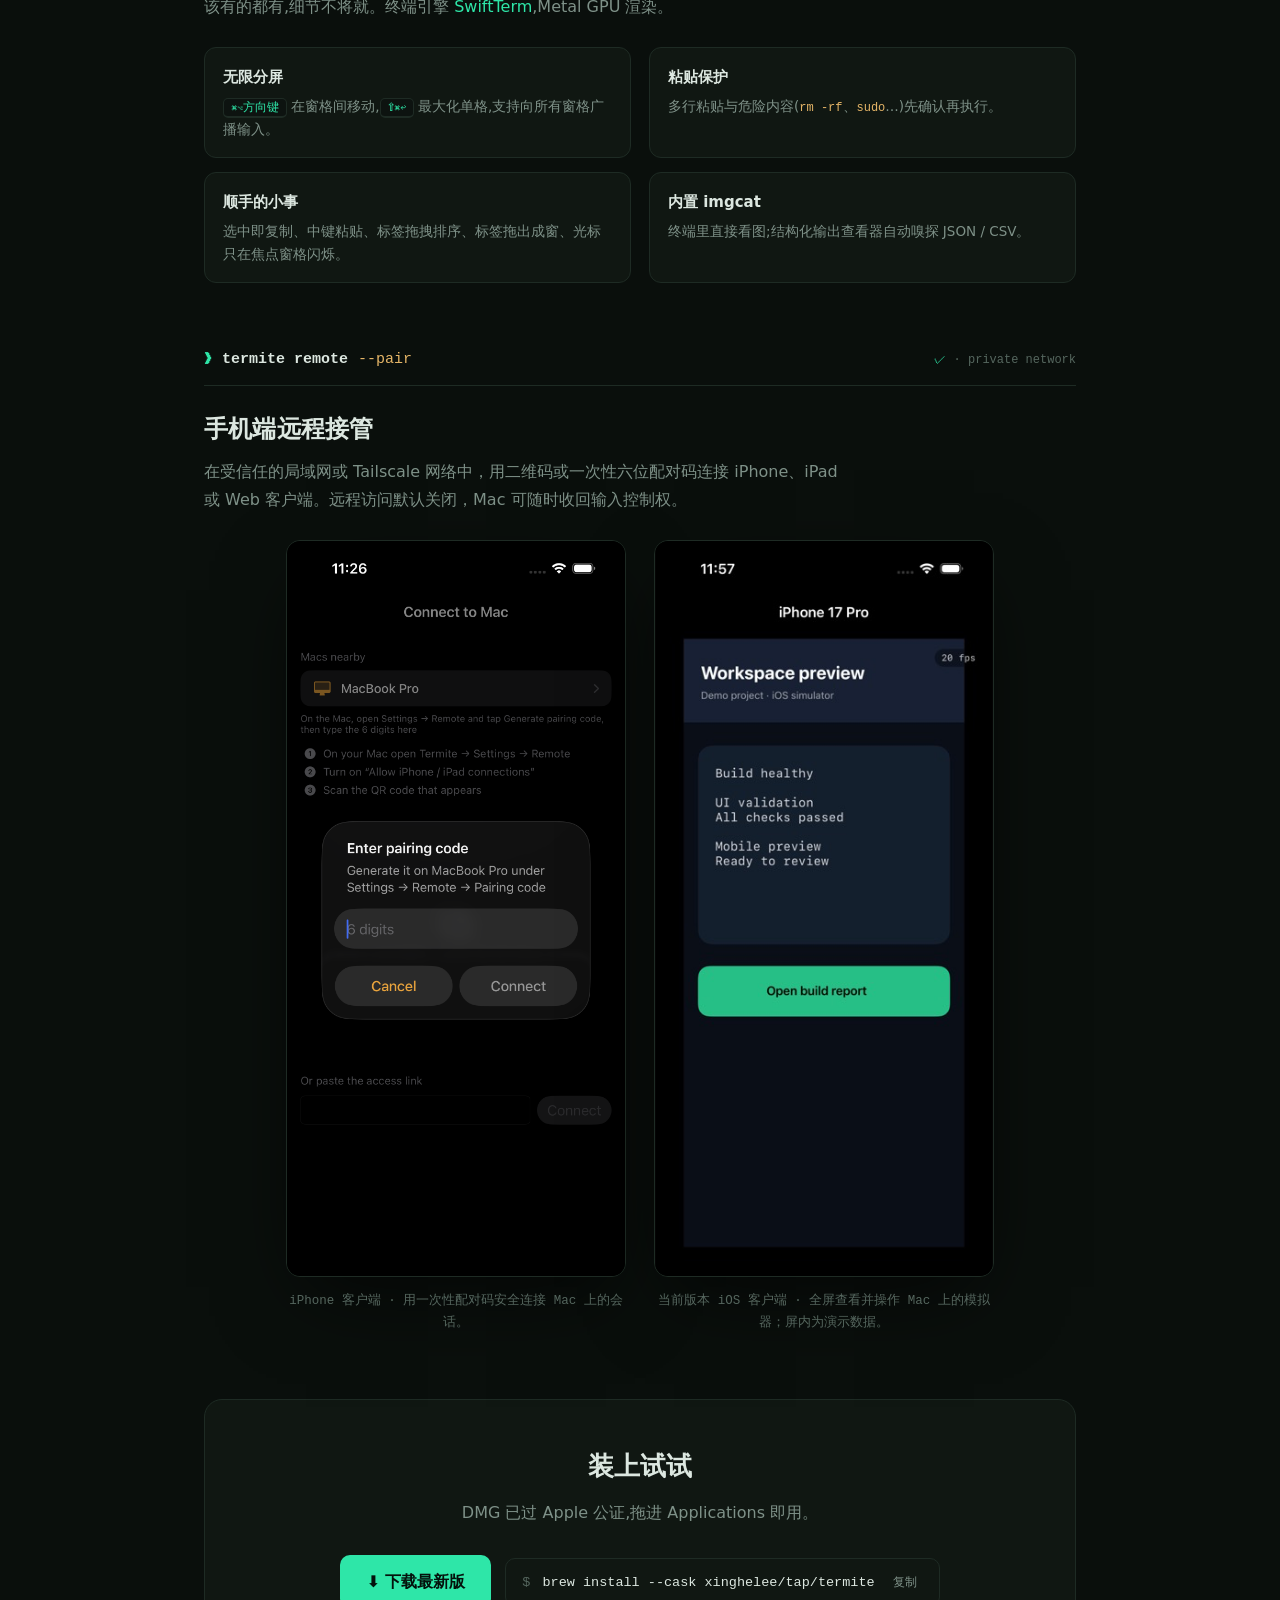
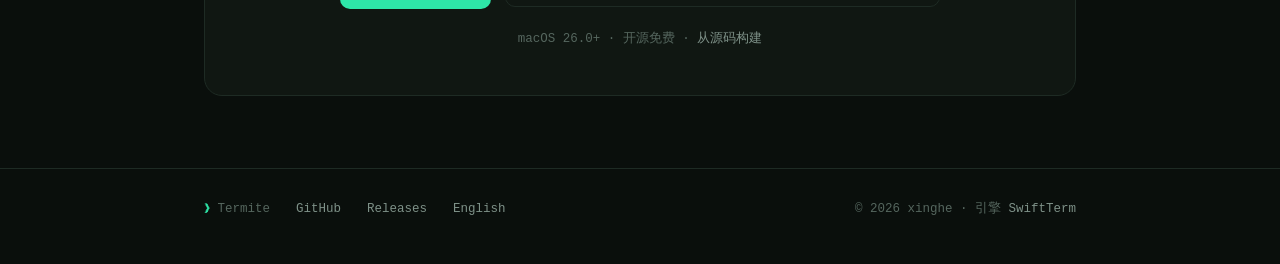
==== commit 364fca86: "docs: refresh README and product media" ====
--- a/docs/index.html
+++ b/docs/index.html
@@ -7,7 +7,7 @@
 <meta name="description" content="Termite 是 macOS 原生终端:命令可跳转、可回看、可搜索,内置完整 Git 面板,无限分屏与 20 套主题。SwiftUI 从头写,免费开源。">
 <meta property="og:title" content="Termite — macOS 原生终端">
 <meta property="og:description" content="macOS 原生终端:命令级导航,内置 Git 面板,SwiftUI 从头写。免费开源。">
-<meta property="og:image" content="https://termite.xinghelee.com/screenshot.png">
+<meta property="og:image" content="https://termite.xinghelee.com/pane-carousel.png">
 <meta property="og:url" content="https://termite.xinghelee.com">
 <meta property="og:type" content="website">
 <link rel="icon" href="data:image/svg+xml,%3Csvg xmlns='http://www.w3.org/2000/svg' viewBox='0 0 64 64'%3E%3Crect width='64' height='64' rx='14' fill='%230A0F0C'/%3E%3Ctext x='10' y='44' font-family='Menlo,monospace' font-size='34' font-weight='bold' fill='%232EE6A8'%3E%E2%9D%AF%3C/text%3E%3Crect x='34' y='18' width='14' height='28' fill='%232EE6A8'/%3E%3C/svg%3E">
@@ -147,6 +147,11 @@
   font-family:var(--mono);font-size:12.5px;color:var(--faint);
   text-align:center;margin-top:14px;
 }
+.mobile-shot{max-width:340px;margin-left:auto;margin-right:auto}
+.cmdblock .feature-shot{margin:0 0 28px}
+.worktree-shot{max-width:560px;margin-left:auto;margin-right:auto}
+.mobile-gallery{display:flex;justify-content:center;align-items:flex-start;gap:28px;flex-wrap:wrap}
+.mobile-gallery .mobile-shot{width:min(340px,100%);margin:0}
 
 /* ---------- install ---------- */
 .install{
@@ -174,6 +179,7 @@
   header{padding-top:56px}
   .cmdline .meta{display:none}
   .install{padding:34px 22px}
+  .mobile-gallery{gap:22px}
 }
 @media (prefers-reduced-motion:reduce){
   html{scroll-behavior:auto}
@@ -188,7 +194,7 @@
     <a class="brand" href="#"><span><span class="glyph">❯</span><span class="block"></span></span>Termite</a>
     <div class="nav-links">
       <a href="https://github.com/xinghelee/Termite">GitHub</a>
-      <a href="https://github.com/xinghelee/Termite/blob/main/README.en.md">English</a>
+      <a href="https://github.com/xinghelee/Termite/blob/main/README.md">English</a>
       <a class="dl" href="https://github.com/xinghelee/Termite/releases/latest">下载</a>
     </div>
   </div>
@@ -201,14 +207,13 @@
     <a class="btn" href="https://github.com/xinghelee/Termite/releases/latest">⬇︎ 下载 Termite</a>
     <span class="brew"><span class="dollar">$</span><code id="brewCmd">brew install --cask xinghelee/tap/termite</code><button id="brewCopy" aria-label="复制安装命令">复制</button></span>
   </div>
-  <p class="hero-meta"><span>macOS 15.0+</span><span>Apple 公证</span><span>Apple Silicon &amp; Intel</span></p>
+  <p class="hero-meta"><span>macOS 26.0+</span><span>Apple 公证</span><span>Apple Silicon &amp; Intel</span></p>
 </header>
 
 <section class="demo wrap">
   <figure class="shot">
-    <video src="termite-demo.mp4" poster="screenshot.png" autoplay muted loop playsinline controls
-           aria-label="Termite 演示:侧边栏项目切换、无限分屏、neofetch 与 imgcat 内联图片"></video>
-    <figcaption>1 分钟演示 · 20 套手工调校的主题,染的是整个窗口 chrome,不只是终端区域。</figcaption>
+    <img src="pane-carousel.png" alt="Termite 三栏巡视分屏：规划、构建和验证任务并排展示">
+    <figcaption>当前版本桌面端 · 同一标签中的三栏巡视分屏；终端内容为演示任务。</figcaption>
   </figure>
 </section>
 
@@ -218,10 +223,6 @@
     <div class="cmdline"><span class="p">❯</span><span class="c">termite panes</span><span class="flag">--carousel</span><span class="meta"><span class="ok">✓ 0</span> · 5ms</span></div>
     <h2>巡视模式</h2>
     <p class="sub">每个分屏挂一个 agent?<kbd>⇧⌘\</kbd> 或双指捏合,所有分屏等宽横排,触控板横滑逐个巡视——滑到谁,键盘就是谁的。</p>
-    <figure class="shot">
-      <video src="carousel-demo.mp4" autoplay muted loop playsinline controls
-             aria-label="巡视模式演示:分屏等宽横排,触控板横滑分页,翻页即聚焦"></video>
-    </figure>
     <div class="feat-grid">
       <div class="feat"><h3>捏合进出</h3><p>双指捏合摊平总览,张开还原布局;<kbd>⌘←</kbd><kbd>⌘→</kbd> 键盘翻页。</p></div>
       <div class="feat"><h3>翻页即聚焦</h3><p>滑到哪个分屏,键盘焦点就落在哪,顺手消掉它的等待提醒。</p></div>
@@ -234,6 +235,10 @@
     <div class="cmdline"><span class="p">❯</span><span class="c">termite worktree</span><span class="flag">--split</span><span class="meta"><span class="ok">✓ 0</span> · 8ms</span></div>
     <h2>Worktree 分屏</h2>
     <p class="sub">并行 agent 共用一个工作树,diff 会混成一锅。把 <code>git worktree</code> 做成一次右键:每个 agent 一个隔离的工作树。</p>
+    <figure class="shot feature-shot worktree-shot">
+      <img src="worktree-split.png" alt="Termite 的 Worktree 分屏选择器，显示现有分支 feature-mobile">
+      <figcaption>当前版本桌面端 · 右键即可将现有分支检出为独立 Worktree 分屏。</figcaption>
+    </figure>
     <div class="feat-grid">
       <div class="feat"><h3>新建或检出</h3><p>输入名字新建分支,或模糊搜索几千个已有分支(本地 + 远程)直接检出,不卡。</p></div>
       <div class="feat"><h3>已有 Worktree 直接打开</h3><p>已被检出的分支带标识,一键分屏进它现有的目录,不撞 git 报错。</p></div>
@@ -270,6 +275,10 @@
     <div class="cmdline"><span class="p">❯</span><span class="c">termite git</span><span class="flag">--panel</span><span class="meta"><span class="ok">✓ 0</span> · 12ms</span></div>
     <h2>Git 集成</h2>
     <p class="sub">不离开终端,把仓库看清楚、改明白。</p>
+    <figure class="shot feature-shot">
+      <img src="git-workflow.png" alt="Termite Git 图形历史：分支泳道、提交记录与内联 Diff">
+      <figcaption>当前版本桌面端 · 独立 Git 图形历史窗口，分支泳道、提交记录与内联 Diff 全在终端工作流里。</figcaption>
+    </figure>
     <div class="feat-grid">
       <div class="feat"><h3>Git 面板 <kbd>⌘G</kbd></h3><p>SourceTree 式图形提交历史、词级高亮 diff、blame、单文件修改历史、图片改动预览。</p></div>
       <div class="feat"><h3>完整操作</h3><p>暂存 / 取消暂存 / 丢弃、分支切换、cherry-pick / revert,全部图形化完成。</p></div>
@@ -299,6 +308,22 @@
       <div class="feat"><h3>粘贴保护</h3><p>多行粘贴与危险内容(<code>rm -rf</code>、<code>sudo</code>…)先确认再执行。</p></div>
       <div class="feat"><h3>顺手的小事</h3><p>选中即复制、中键粘贴、标签拖拽排序、标签拖出成窗、光标只在焦点窗格闪烁。</p></div>
       <div class="feat"><h3>内置 imgcat</h3><p>终端里直接看图;结构化输出查看器自动嗅探 JSON / CSV。</p></div>
+    </div>
+  </section>
+
+  <section class="cmdblock">
+    <div class="cmdline"><span class="p">❯</span><span class="c">termite remote</span><span class="flag">--pair</span><span class="meta"><span class="ok">✓</span> · private network</span></div>
+    <h2>手机端远程接管</h2>
+    <p class="sub">在受信任的局域网或 Tailscale 网络中，用二维码或一次性六位配对码连接 iPhone、iPad 或 Web 客户端。远程访问默认关闭，Mac 可随时收回输入控制权。</p>
+    <div class="mobile-gallery">
+      <figure class="shot mobile-shot">
+        <img src="mobile-pairing.png" alt="Termite iPhone 客户端的六位配对界面">
+        <figcaption>iPhone 客户端 · 用一次性配对码安全连接 Mac 上的会话。</figcaption>
+      </figure>
+      <figure class="shot mobile-shot">
+        <img src="mobile-simulator-mirror.png" alt="Termite iPhone 客户端的全屏模拟器镜像视图">
+        <figcaption>当前版本 iOS 客户端 · 全屏查看并操作 Mac 上的模拟器；屏内为演示数据。</figcaption>
+      </figure>
     </div>
   </section>
 
@@ -309,7 +334,7 @@
       <a class="btn" href="https://github.com/xinghelee/Termite/releases/latest">⬇︎ 下载最新版</a>
       <span class="brew"><span class="dollar">$</span><code>brew install --cask xinghelee/tap/termite</code><button id="brewCopy2" aria-label="复制安装命令">复制</button></span>
     </div>
-    <p class="fine">macOS 15.0+ · 开源免费 · <a href="https://github.com/xinghelee/Termite#从源码构建">从源码构建</a></p>
+    <p class="fine">macOS 26.0+ · 开源免费 · <a href="https://github.com/xinghelee/Termite/blob/main/README.zh-CN.md#%E4%BB%8E%E6%BA%90%E7%A0%81%E6%9E%84%E5%BB%BA">从源码构建</a></p>
   </section>
 
 </main>
@@ -319,7 +344,7 @@
     <span><span style="color:var(--emerald)">❯</span> Termite</span>
     <a href="https://github.com/xinghelee/Termite">GitHub</a>
     <a href="https://github.com/xinghelee/Termite/releases">Releases</a>
-    <a href="https://github.com/xinghelee/Termite/blob/main/README.en.md">English</a>
+    <a href="https://github.com/xinghelee/Termite/blob/main/README.md">English</a>
     <span class="spacer"></span>
     <span>© 2026 xinghe · 引擎 <a href="https://github.com/migueldeicaza/SwiftTerm">SwiftTerm</a></span>
   </div>
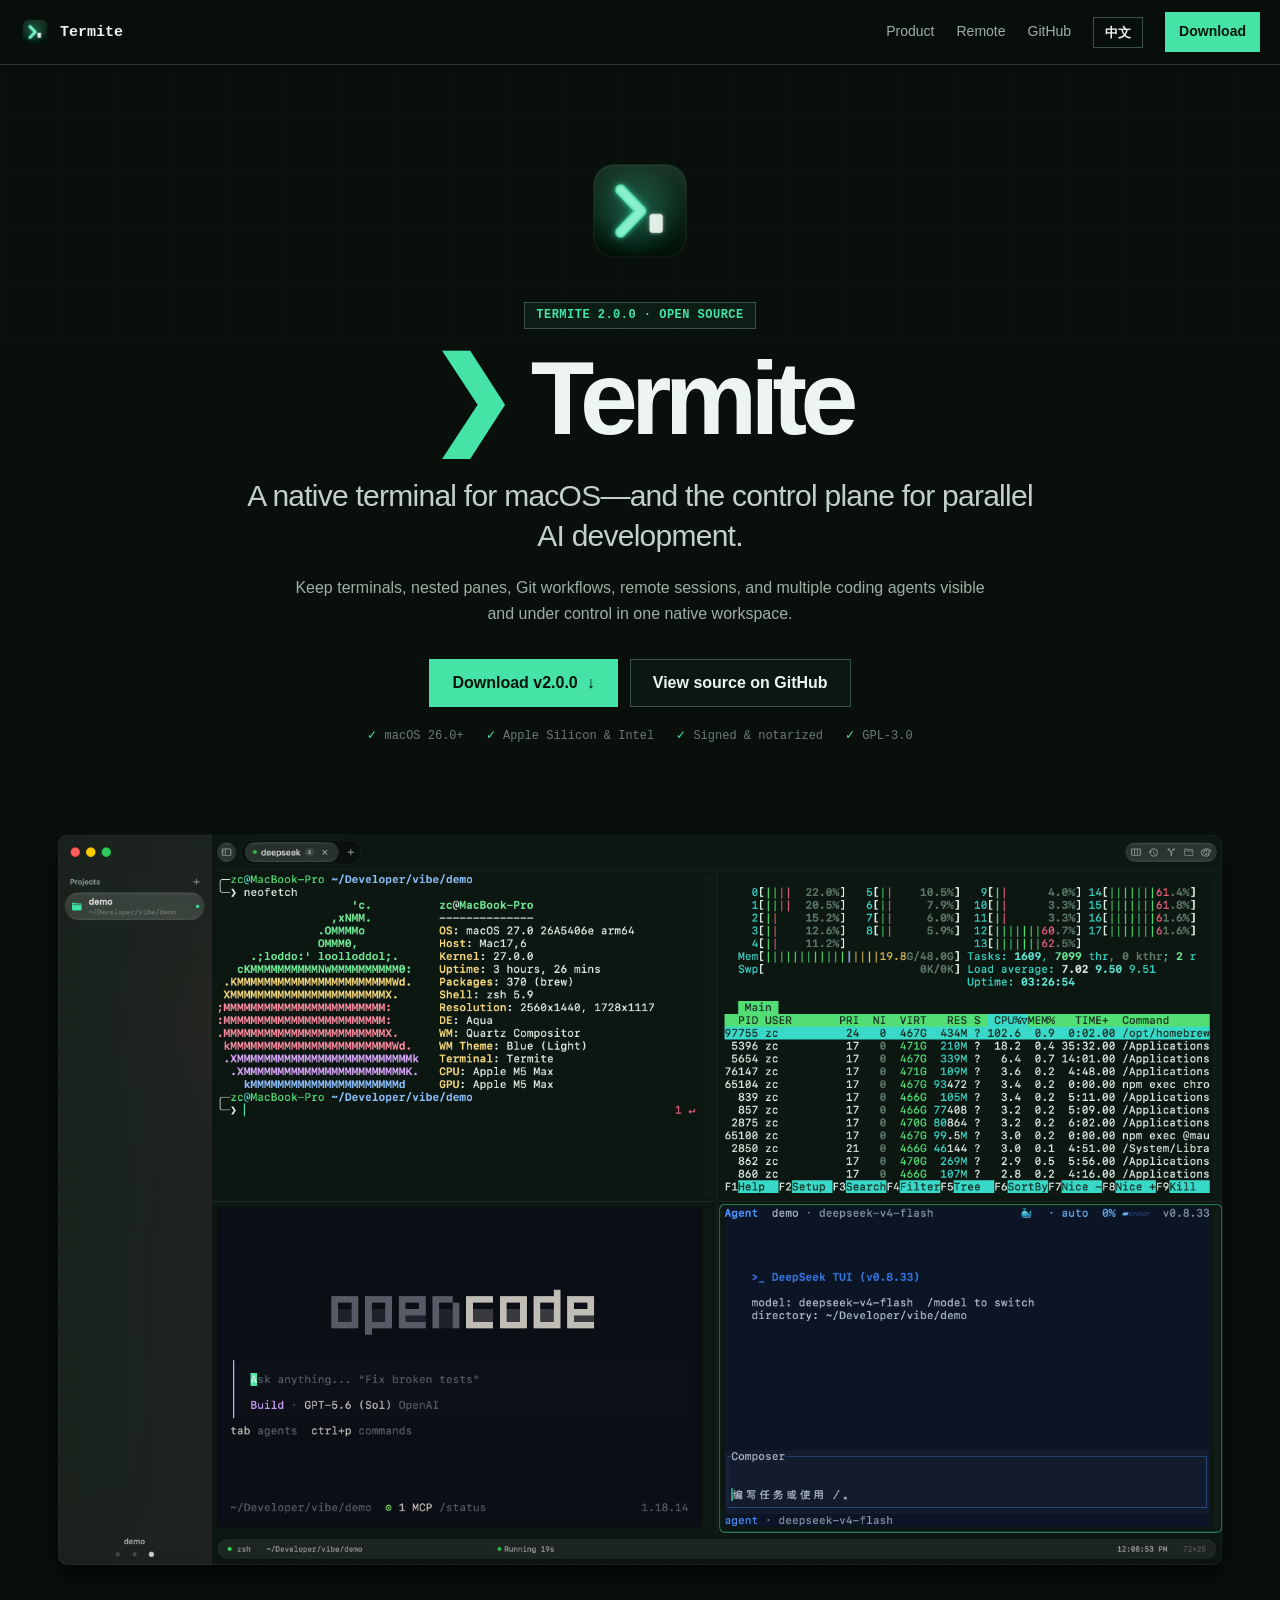
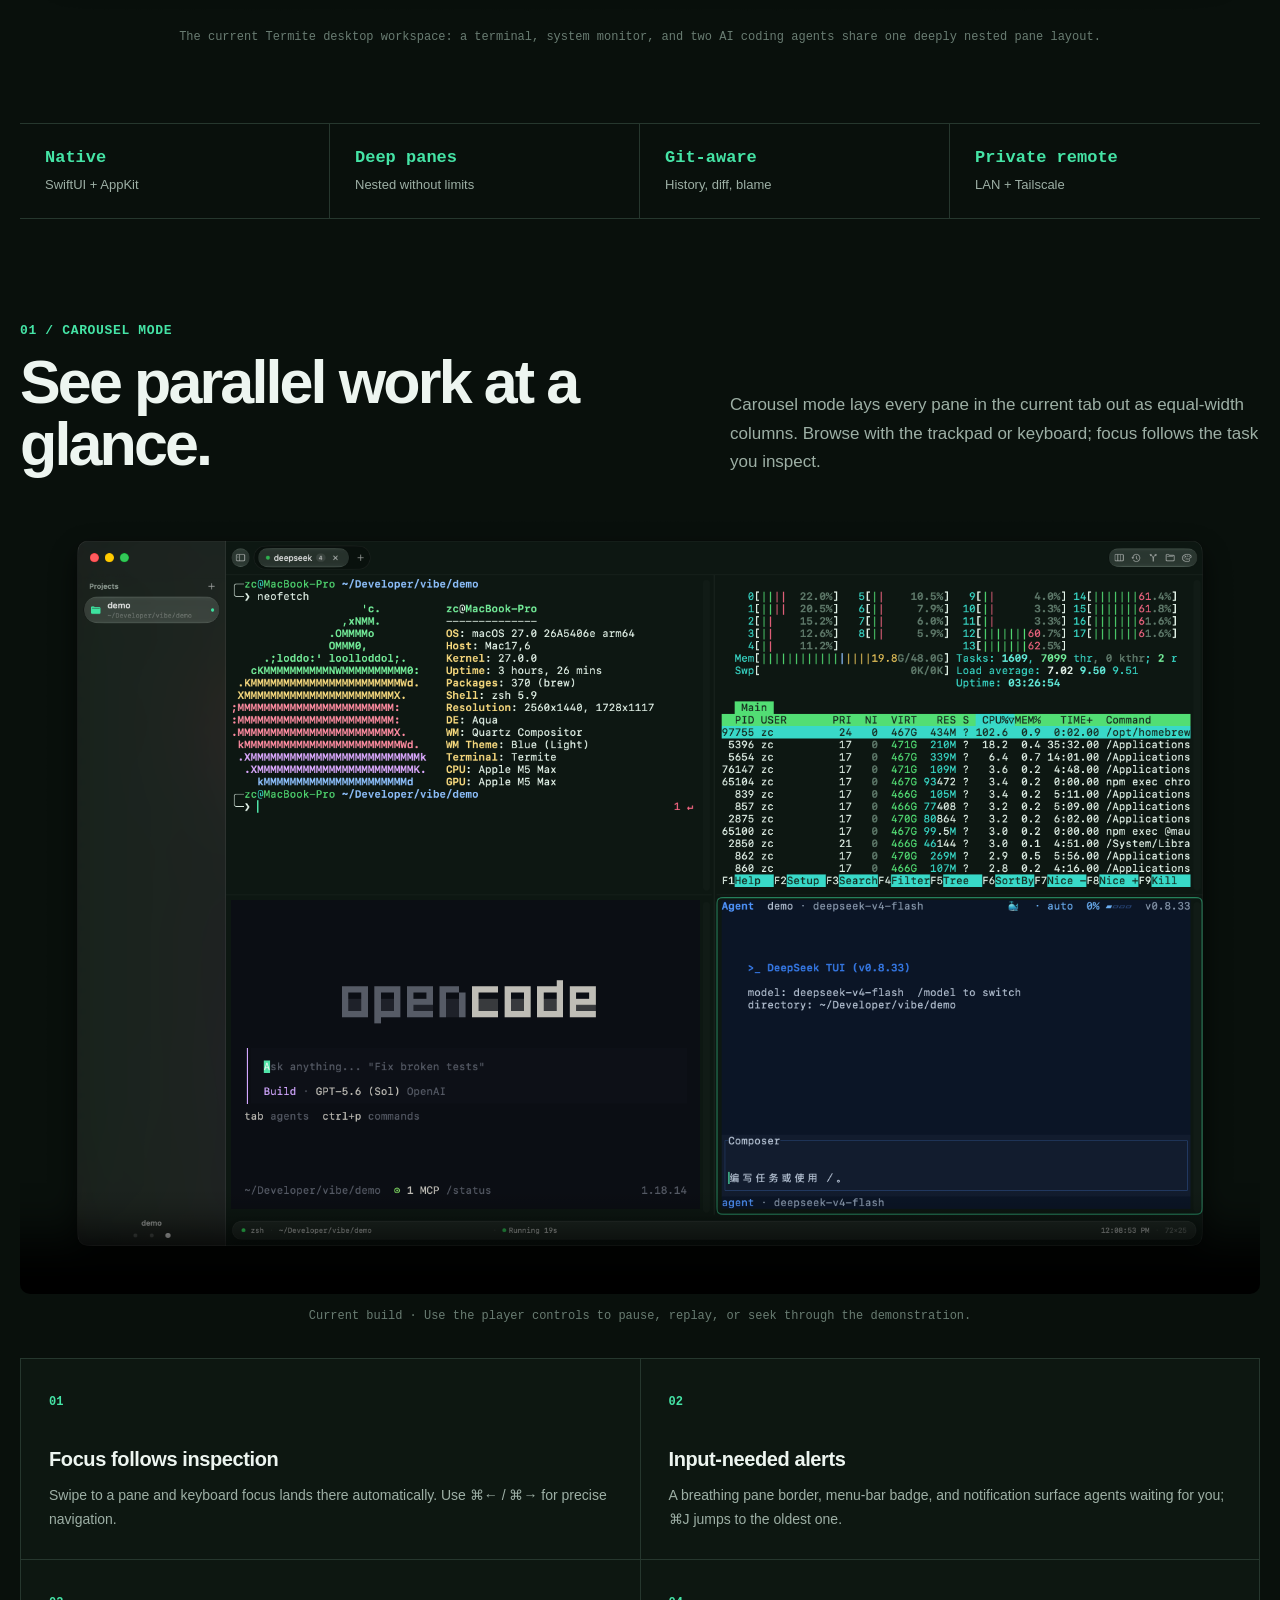
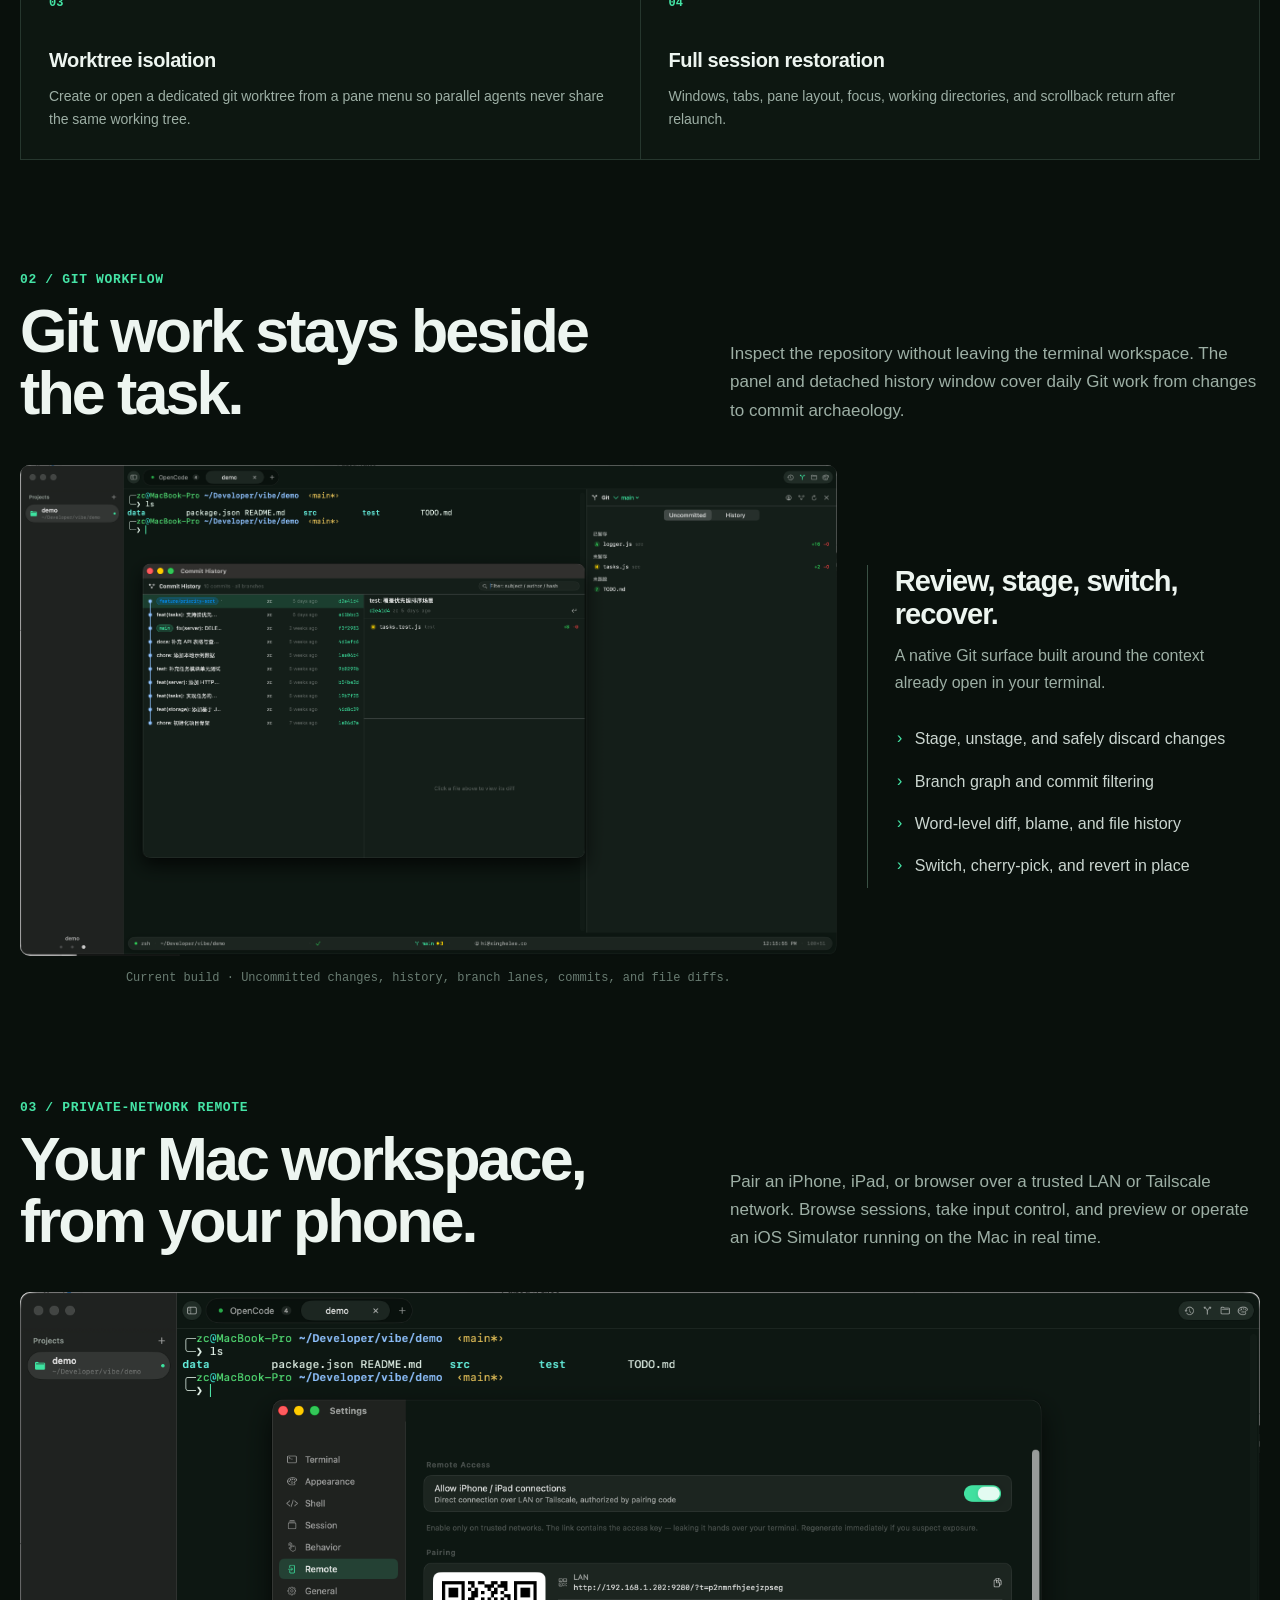
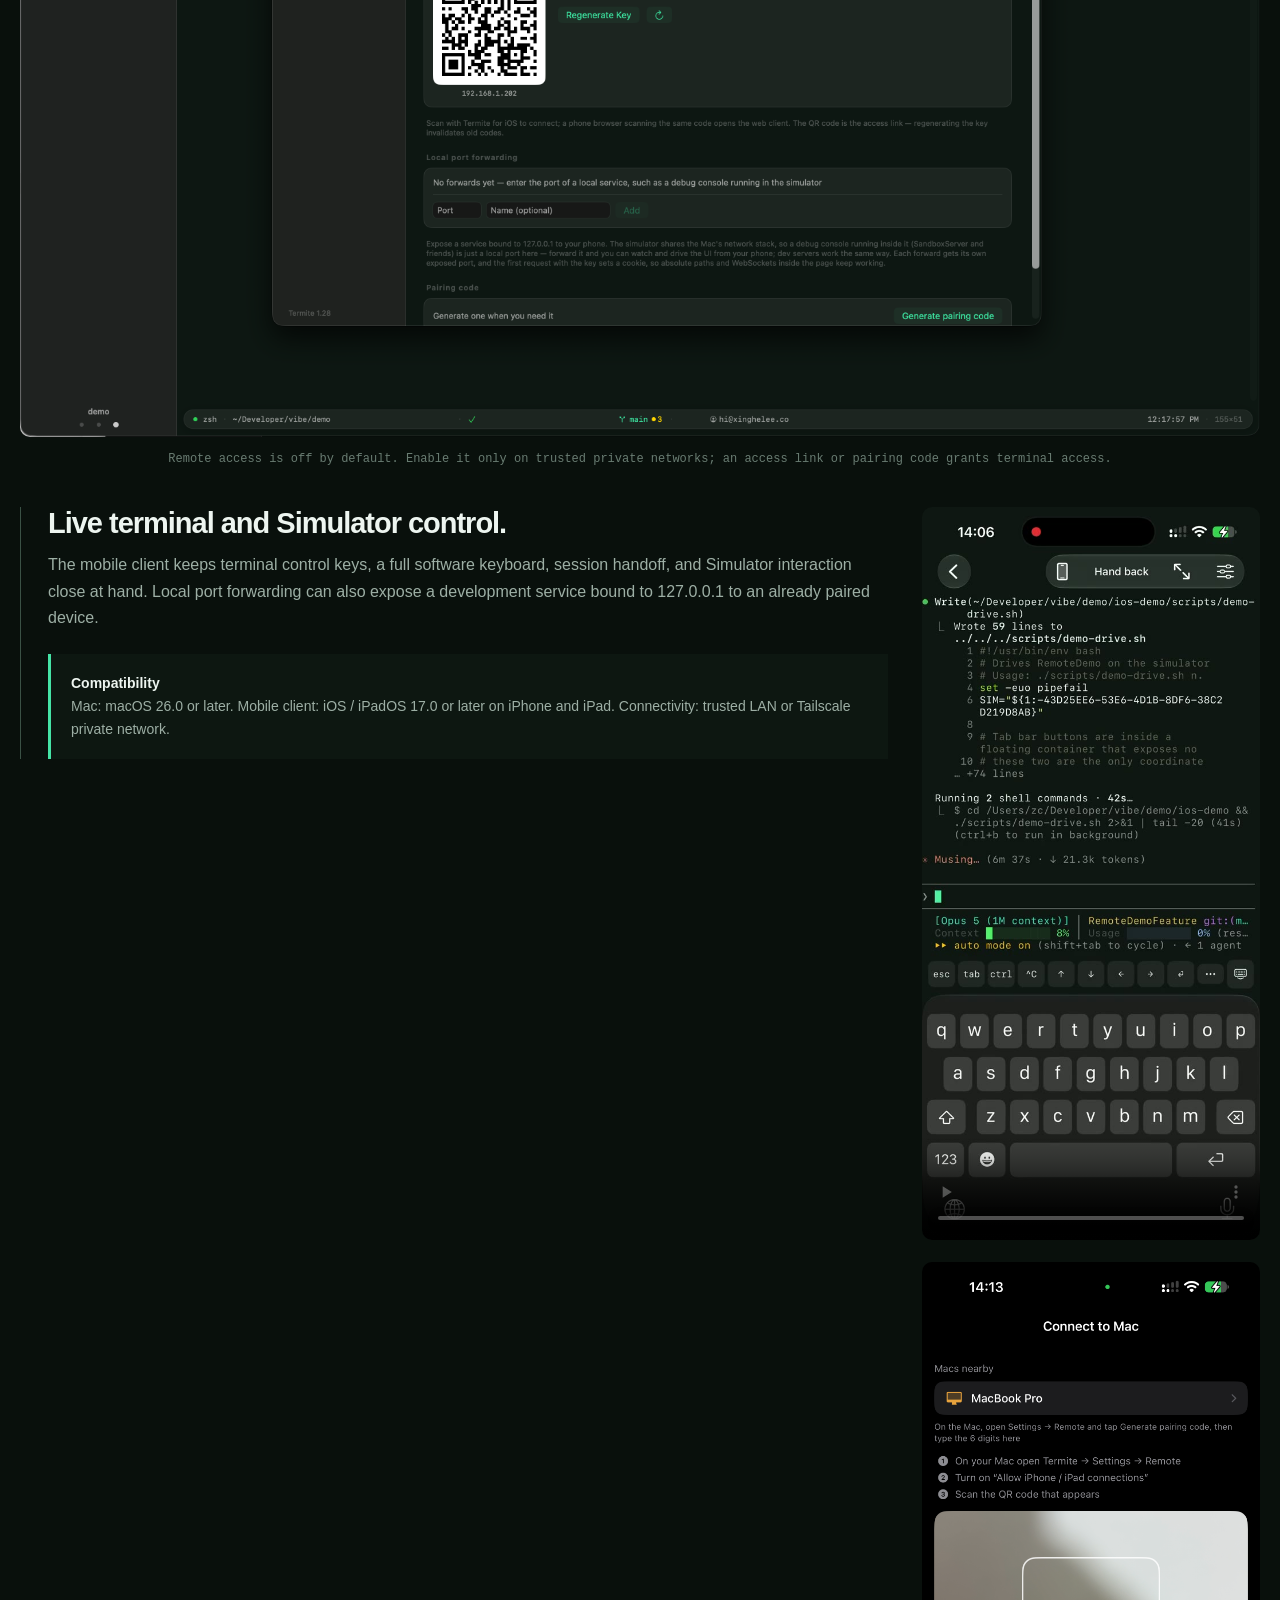
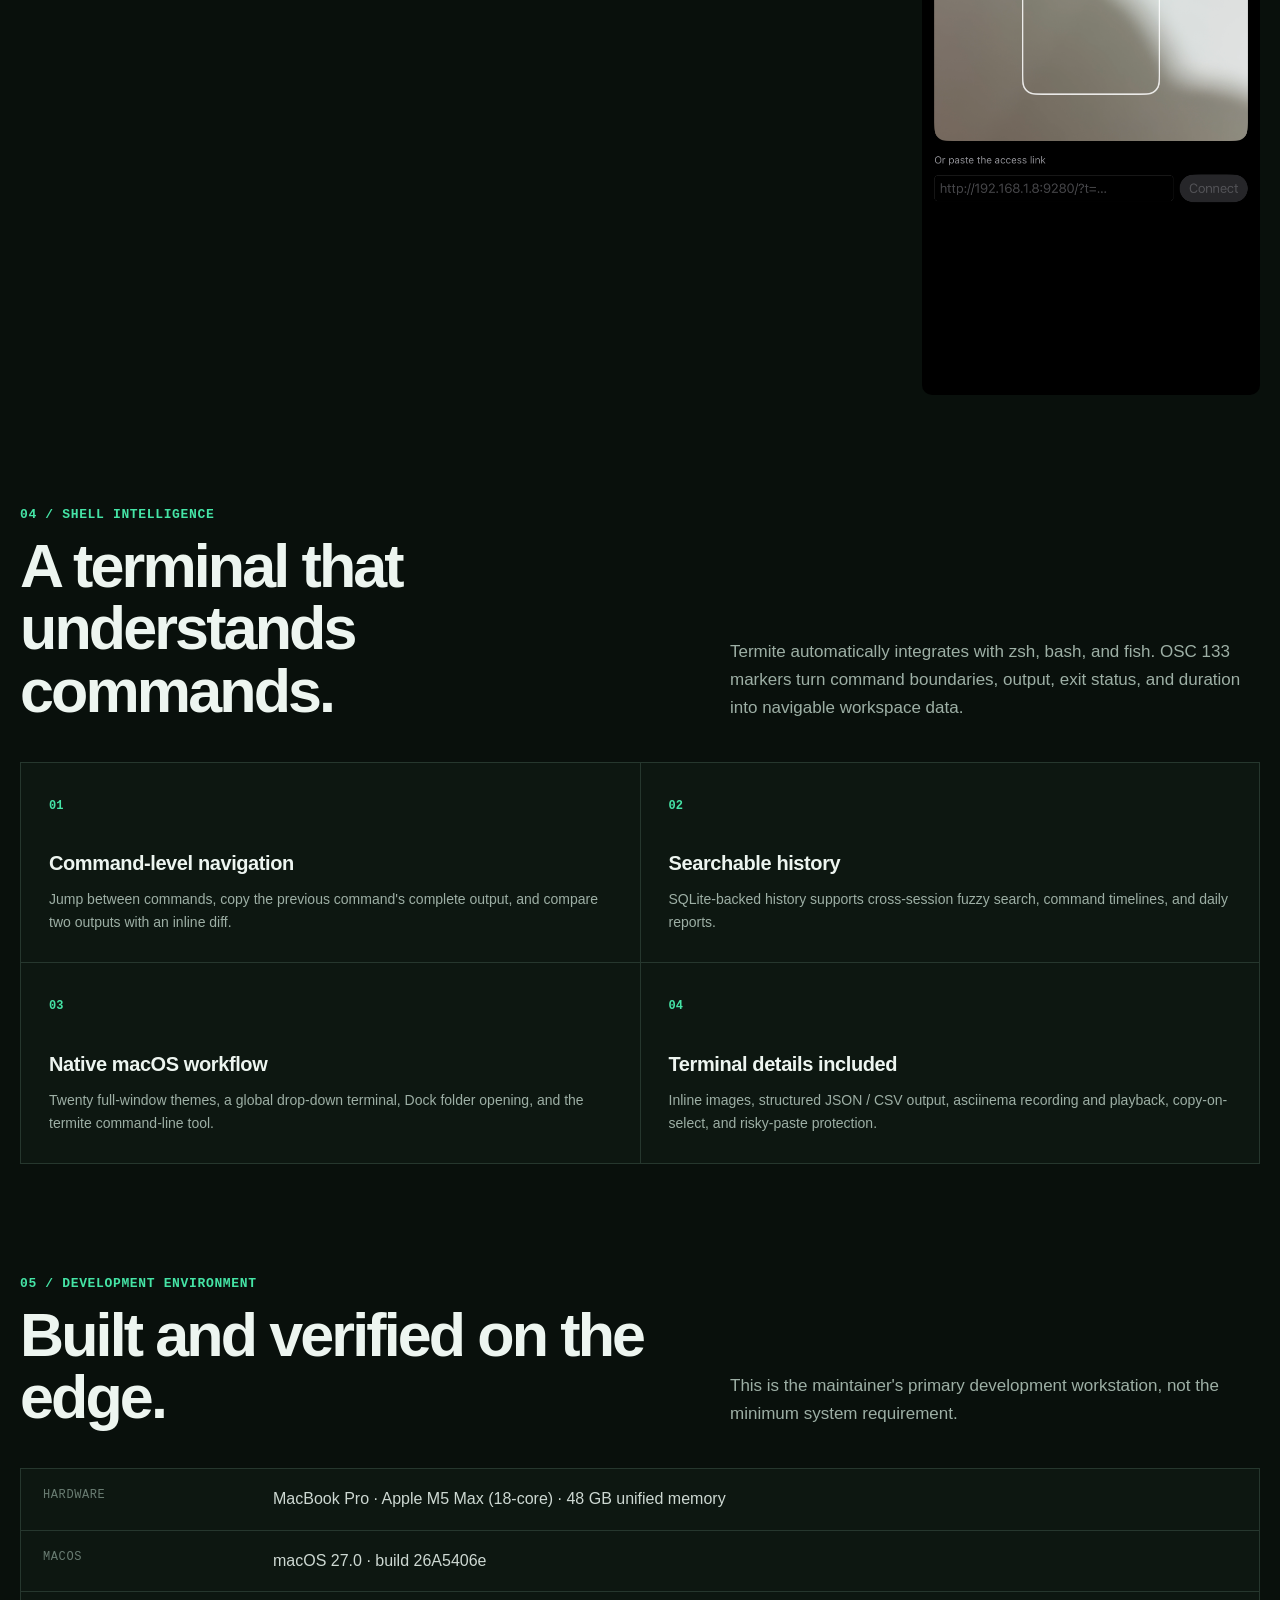
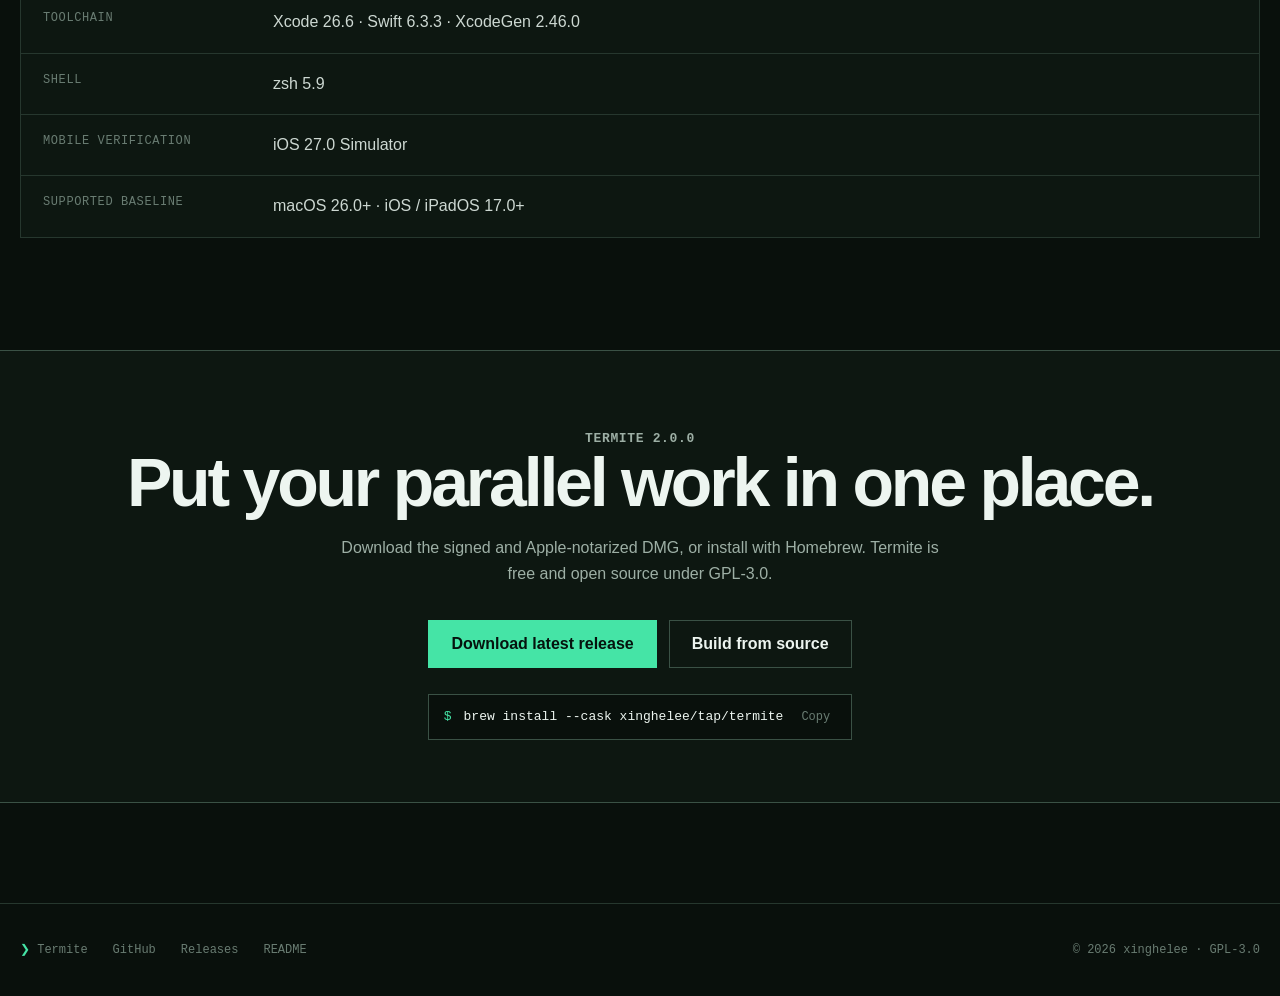
==== commit c5c3ccb3: "docs: refresh GitHub Pages for 2.0.0" ====
--- a/docs/index.html
+++ b/docs/index.html
@@ -1,369 +1,228 @@
-<!DOCTYPE html>
-<html lang="zh-CN">
+<!doctype html>
+<html lang="en">
 <head>
-<meta charset="utf-8">
-<meta name="viewport" content="width=device-width, initial-scale=1">
-<title>Termite — macOS 原生终端</title>
-<meta name="description" content="Termite 是 macOS 原生终端:命令可跳转、可回看、可搜索,内置完整 Git 面板,无限分屏与 20 套主题。SwiftUI 从头写,免费开源。">
-<meta property="og:title" content="Termite — macOS 原生终端">
-<meta property="og:description" content="macOS 原生终端:命令级导航,内置 Git 面板,SwiftUI 从头写。免费开源。">
-<meta property="og:image" content="https://termite.xinghelee.com/pane-carousel.png">
-<meta property="og:url" content="https://termite.xinghelee.com">
-<meta property="og:type" content="website">
-<link rel="icon" href="data:image/svg+xml,%3Csvg xmlns='http://www.w3.org/2000/svg' viewBox='0 0 64 64'%3E%3Crect width='64' height='64' rx='14' fill='%230A0F0C'/%3E%3Ctext x='10' y='44' font-family='Menlo,monospace' font-size='34' font-weight='bold' fill='%232EE6A8'%3E%E2%9D%AF%3C/text%3E%3Crect x='34' y='18' width='14' height='28' fill='%232EE6A8'/%3E%3C/svg%3E">
-<style>
-:root{
-  --bg:#0A0F0C;
-  --bg-elev:#101712;
-  --bg-window:#0D1310;
-  --line:#1E2B24;
-  --ink:#DCE7E0;
-  --muted:#7E9188;
-  --faint:#55665E;
-  --emerald:#2EE6A8;
-  --emerald-deep:#0F9D6E;
-  --amber:#E5B567;
-  --red:#E0685E;
-  --mono:"SF Mono",ui-monospace,Menlo,"JetBrains Mono",Consolas,"Liberation Mono",monospace;
-  --sans:-apple-system,BlinkMacSystemFont,"PingFang SC","Hiragino Sans GB","Microsoft YaHei",system-ui,sans-serif;
-}
-*{margin:0;padding:0;box-sizing:border-box}
-html{scroll-behavior:smooth}
-body{
-  background:var(--bg);
-  color:var(--ink);
-  font-family:var(--sans);
-  font-size:16px;
-  line-height:1.75;
-  -webkit-font-smoothing:antialiased;
-}
-::selection{background:var(--emerald-deep);color:#fff}
-a{color:var(--emerald);text-decoration:none}
-a:hover{text-decoration:underline;text-underline-offset:3px}
-a:focus-visible,button:focus-visible{outline:2px solid var(--emerald);outline-offset:3px;border-radius:2px}
-.wrap{max-width:920px;margin:0 auto;padding:0 24px}
-
-/* ---------- nav ---------- */
-nav{
-  position:sticky;top:0;z-index:10;
-  background:color-mix(in srgb,var(--bg) 82%,transparent);
-  backdrop-filter:blur(14px);-webkit-backdrop-filter:blur(14px);
-  border-bottom:1px solid var(--line);
-}
-.nav-inner{display:flex;align-items:center;justify-content:space-between;height:56px}
-.brand{display:flex;align-items:center;gap:9px;font-family:var(--mono);font-weight:700;font-size:16px;color:var(--ink)}
-.brand:hover{text-decoration:none}
-.brand .glyph{color:var(--emerald)}
-.brand .block{display:inline-block;width:8px;height:17px;background:var(--emerald);vertical-align:-3px;margin-left:1px}
-.nav-links{display:flex;align-items:center;gap:22px;font-size:14px}
-.nav-links a{color:var(--muted)}
-.nav-links a:hover{color:var(--ink);text-decoration:none}
-.nav-links a.dl{
-  color:#04120C;background:var(--emerald);font-weight:600;
-  padding:7px 16px;border-radius:8px;
-}
-.nav-links a.dl:hover{background:#4FF0BA}
-
-/* ---------- hero ---------- */
-header{padding:88px 0 40px;text-align:left}
-.eyebrow{font-family:var(--mono);font-size:13px;color:var(--muted);letter-spacing:.08em;margin-bottom:22px}
-.eyebrow b{color:var(--amber);font-weight:500}
-h1{
-  font-family:var(--mono);
-  font-size:clamp(34px,6.2vw,58px);
-  font-weight:700;line-height:1.25;letter-spacing:.01em;
-  margin-bottom:28px;
-}
-h1 .glyph{color:var(--emerald);font-family:var(--mono);margin-right:.18em}
-@keyframes blink{50%{opacity:0}}
-.cta-row{display:flex;flex-wrap:wrap;align-items:center;gap:14px;margin-bottom:14px}
-.btn{
-  display:inline-flex;align-items:center;gap:9px;
-  background:var(--emerald);color:#04120C;font-weight:700;font-size:16px;
-  padding:13px 26px;border-radius:10px;border:none;cursor:pointer;
-  transition:transform .12s ease,background .12s ease;
-}
-.btn:hover{background:#4FF0BA;text-decoration:none;transform:translateY(-1px)}
-.brew{
-  display:inline-flex;align-items:center;gap:12px;
-  font-family:var(--mono);font-size:13.5px;color:var(--muted);
-  background:var(--bg-elev);border:1px solid var(--line);border-radius:10px;
-  padding:12px 16px;
-}
-.brew .dollar{color:var(--faint)}
-.brew code{color:var(--ink)}
-.brew button{
-  background:none;border:none;color:var(--muted);cursor:pointer;
-  font-family:var(--mono);font-size:12px;padding:2px 6px;border-radius:5px;
-}
-.brew button:hover{color:var(--emerald)}
-.hero-meta{font-family:var(--mono);font-size:12.5px;color:var(--faint)}
-.hero-meta span+span::before{content:"·";margin:0 10px;color:var(--line)}
-
-/* ---------- hero screenshot ---------- */
-.demo{padding:36px 0 30px}
-.demo .shot{margin:0}
-
-/* ---------- command-block sections ---------- */
-main{padding:40px 0 0}
-.cmdblock{margin:0 0 64px}
-.cmdline{
-  display:flex;align-items:baseline;gap:10px;flex-wrap:wrap;
-  font-family:var(--mono);font-size:15px;
-  padding-bottom:12px;border-bottom:1px solid var(--line);margin-bottom:8px;
-}
-.cmdline .p{color:var(--emerald);font-weight:700}
-.cmdline .c{color:var(--ink);font-weight:600}
-.cmdline .flag{color:var(--amber)}
-.cmdline .meta{margin-left:auto;font-size:12px;color:var(--faint)}
-.cmdline .meta .ok{color:var(--emerald)}
-.cmdblock h2{
-  font-size:24px;font-weight:700;letter-spacing:.01em;
-  margin:22px 0 8px;
-}
-.cmdblock .sub{color:var(--muted);max-width:640px;margin-bottom:26px}
-.feat-grid{display:grid;grid-template-columns:1fr 1fr;gap:14px 18px}
-.feat{
-  background:var(--bg-elev);border:1px solid var(--line);border-radius:12px;
-  padding:16px 18px;
-}
-.feat h3{font-size:15px;font-weight:600;margin-bottom:5px;display:flex;align-items:center;gap:8px;flex-wrap:wrap}
-.feat p{font-size:13.5px;color:var(--muted);line-height:1.7}
-.feat p code{font-family:var(--mono);font-size:12px;color:var(--amber)}
-kbd{
-  font-family:var(--mono);font-size:11.5px;color:var(--emerald);
-  background:var(--bg-window);border:1px solid var(--line);border-bottom-width:2px;
-  border-radius:5px;padding:2px 7px;white-space:nowrap;
-}
-
-/* ---------- screenshot ---------- */
-.shot{margin:0 0 64px}
-.shot img,.shot video{
-  width:100%;height:auto;display:block;border-radius:14px;
-  border:1px solid var(--line);
-  box-shadow:0 30px 80px -20px rgba(0,0,0,.7);
-}
-.shot figcaption{
-  font-family:var(--mono);font-size:12.5px;color:var(--faint);
-  text-align:center;margin-top:14px;
-}
-.mobile-shot{max-width:340px;margin-left:auto;margin-right:auto}
-.cmdblock .feature-shot{margin:0 0 28px}
-.worktree-shot{max-width:560px;margin-left:auto;margin-right:auto}
-.mobile-gallery{display:flex;justify-content:center;align-items:flex-start;gap:28px;flex-wrap:wrap}
-.mobile-gallery .mobile-shot{width:min(340px,100%);margin:0}
-
-/* ---------- install ---------- */
-.install{
-  background:var(--bg-elev);border:1px solid var(--line);border-radius:18px;
-  padding:44px 40px;margin-bottom:72px;text-align:center;
-}
-.install h2{font-size:26px;margin-bottom:10px}
-.install .sub{color:var(--muted);margin-bottom:28px}
-.install .cta-row{justify-content:center}
-.install .fine{font-family:var(--mono);font-size:12.5px;color:var(--faint);margin-top:20px}
-.install .fine a{color:var(--muted)}
-
-/* ---------- footer ---------- */
-footer{
-  border-top:1px solid var(--line);
-  padding:30px 0 44px;
-  font-family:var(--mono);font-size:12.5px;color:var(--faint);
-}
-.foot-inner{display:flex;flex-wrap:wrap;gap:10px 26px;align-items:center}
-footer a{color:var(--muted)}
-footer .spacer{flex:1}
-
-@media (max-width:680px){
-  .feat-grid{grid-template-columns:1fr}
-  header{padding-top:56px}
-  .cmdline .meta{display:none}
-  .install{padding:34px 22px}
-  .mobile-gallery{gap:22px}
-}
-@media (prefers-reduced-motion:reduce){
-  html{scroll-behavior:auto}
-  *,*::before,*::after{animation:none!important;transition:none!important}
-}
-</style>
+  <meta charset="utf-8">
+  <meta name="viewport" content="width=device-width, initial-scale=1">
+  <title>Termite — Native macOS Terminal for Parallel AI Work</title>
+  <meta name="description" content="Termite is a native macOS terminal and control plane for parallel AI development, with nested panes, Git workflows, session restoration, and private-network remote access.">
+  <meta name="theme-color" content="#09100c">
+  <meta property="og:title" content="Termite — Native macOS Terminal for Parallel AI Work">
+  <meta property="og:description" content="Keep terminals, AI agents, Git workflows, and private-network remote access in one native macOS workspace.">
+  <meta property="og:image" content="https://termite.xinghelee.com/assets/hero-latest.png">
+  <meta property="og:url" content="https://termite.xinghelee.com/">
+  <meta property="og:type" content="website">
+  <meta name="twitter:card" content="summary_large_image">
+  <link rel="canonical" href="https://termite.xinghelee.com/">
+  <link rel="icon" type="image/png" href="assets/app-icon.png">
+  <style>
+    :root {
+      color-scheme: dark;
+      --bg: #09100c;
+      --surface: #0d1711;
+      --surface-2: #122019;
+      --line: #26372e;
+      --line-strong: #3a5145;
+      --text: #edf5f0;
+      --muted: #9dafa5;
+      --faint: #697c72;
+      --green: #45e4a6;
+      --amber: #f2bd5c;
+      --max: 1240px;
+      --sans: -apple-system, BlinkMacSystemFont, "SF Pro Display", "Segoe UI", "PingFang SC", sans-serif;
+      --mono: "SFMono-Regular", "SF Mono", ui-monospace, Menlo, Monaco, Consolas, monospace;
+    }
+    * { box-sizing: border-box; }
+    html { scroll-behavior: smooth; }
+    body { margin: 0; overflow-x: hidden; background: var(--bg); color: var(--text); font-family: var(--sans); font-size: 16px; line-height: 1.65; -webkit-font-smoothing: antialiased; }
+    body::before { content: ""; position: fixed; inset: 0; z-index: -1; pointer-events: none; background-image: linear-gradient(rgba(69,228,166,.025) 1px,transparent 1px),linear-gradient(90deg,rgba(69,228,166,.025) 1px,transparent 1px); background-size: 56px 56px; mask-image: linear-gradient(to bottom,black,transparent 75%); }
+    img, video { max-width: 100%; }
+    a { color: inherit; text-decoration: none; }
+    a:hover { color: var(--green); }
+    button, a { -webkit-tap-highlight-color: transparent; }
+    button:focus-visible, a:focus-visible, video:focus-visible { outline: 2px solid var(--green); outline-offset: 4px; }
+    ::selection { background: rgba(69,228,166,.28); color: white; }
+    .skip-link { position: fixed; left: 16px; top: -60px; z-index: 100; padding: 10px 14px; background: var(--green); color: #04120c; font-weight: 700; }
+    .skip-link:focus { top: 12px; }
+    .wrap { width: min(calc(100% - 40px),var(--max)); margin-inline: auto; }
+    .nav { position: sticky; top: 0; z-index: 30; border-bottom: 1px solid rgba(58,81,69,.62); background: rgba(9,16,12,.86); backdrop-filter: blur(18px); -webkit-backdrop-filter: blur(18px); }
+    .nav-inner { height: 64px; display: flex; align-items: center; justify-content: space-between; gap: 24px; }
+    .brand { display: inline-flex; align-items: center; gap: 10px; font: 700 15px/1 var(--mono); }
+    .brand img { width: 30px; height: 30px; border-radius: 7px; }
+    .nav-links { display: flex; align-items: center; gap: 22px; color: var(--muted); font-size: 14px; }
+    .language { border: 1px solid var(--line-strong); background: transparent; color: var(--text); font: 600 13px/1 var(--sans); padding: 8px 11px; cursor: pointer; }
+    .nav-download { color: #06150e; background: var(--green); padding: 8px 14px; font-weight: 750; }
+    .nav-download:hover { color: #06150e; background: #72edbc; }
+    .hero { text-align: center; padding: 88px 0 42px; }
+    .hero-icon { width: 116px; height: 116px; border-radius: 25%; margin-bottom: 25px; }
+    .version { width: fit-content; margin: 0 auto 20px; border: 1px solid var(--line-strong); color: var(--green); background: rgba(69,228,166,.06); padding: 5px 11px; font: 600 12px/1.2 var(--mono); letter-spacing: .04em; }
+    h1 { margin: 0; font: 750 clamp(54px,9vw,104px)/.95 var(--sans); letter-spacing: -.065em; }
+    .hero h1 span { color: var(--green); }
+    .hero-copy { max-width: 790px; margin: 28px auto 0; color: #c3d0c9; font-size: clamp(20px,2.5vw,30px); line-height: 1.35; letter-spacing: -.025em; }
+    .hero-detail { max-width: 700px; margin: 18px auto 0; color: var(--muted); }
+    .actions { display: flex; justify-content: center; align-items: center; flex-wrap: wrap; gap: 12px; margin-top: 32px; }
+    .button { min-height: 48px; display: inline-flex; align-items: center; justify-content: center; gap: 9px; padding: 0 22px; font-weight: 750; border: 1px solid var(--line-strong); }
+    .button.primary { background: var(--green); color: #05130d; border-color: var(--green); }
+    .button.primary:hover { color: #05130d; background: #72edbc; }
+    .button.secondary { background: var(--surface); color: var(--text); }
+    .support { display: flex; justify-content: center; flex-wrap: wrap; gap: 8px 22px; margin-top: 20px; color: var(--faint); font: 12px/1.6 var(--mono); }
+    .support span::before { content: "✓ "; color: var(--green); }
+    .hero-media { padding: 20px 0 76px; }
+    .media-frame { margin: 0; }
+    .media-frame img, .media-frame video { width: 100%; display: block; height: auto; border: 0; border-radius: 10px; background: transparent; }
+    .media-frame figcaption { margin-top: 13px; color: var(--faint); font: 12px/1.6 var(--mono); text-align: center; }
+    .signal-bar { display: grid; grid-template-columns: repeat(4,1fr); border-top: 1px solid var(--line); border-bottom: 1px solid var(--line); margin-bottom: 104px; }
+    .signal { padding: 23px 25px; border-right: 1px solid var(--line); }
+    .signal:last-child { border-right: 0; }
+    .signal strong { display: block; color: var(--green); font: 700 17px/1.3 var(--mono); }
+    .signal span { display: block; color: var(--muted); margin-top: 5px; font-size: 13px; }
+    section { scroll-margin-top: 92px; }
+    .section { padding: 0 0 112px; }
+    .section-head { display: grid; grid-template-columns: minmax(0,1fr) minmax(280px,530px); gap: 50px; align-items: end; margin-bottom: 40px; }
+    .kicker { margin: 0 0 11px; color: var(--green); font: 650 13px/1.3 var(--mono); letter-spacing: .05em; text-transform: uppercase; }
+    h2 { margin: 0; font-size: clamp(34px,5vw,61px); line-height: 1.02; letter-spacing: -.047em; }
+    .section-intro { margin: 0; color: var(--muted); font-size: 17px; }
+    .wide-video { aspect-ratio: 3486/2188; object-fit: contain; }
+    .feature-grid { display: grid; grid-template-columns: repeat(2,minmax(0,1fr)); gap: 1px; background: var(--line); border: 1px solid var(--line); margin-top: 32px; }
+    .feature-card { min-height: 180px; background: var(--surface); padding: 28px; }
+    .feature-card .number { color: var(--green); font: 600 12px/1 var(--mono); }
+    .feature-card h3 { margin: 30px 0 8px; font-size: 20px; letter-spacing: -.02em; }
+    .feature-card p { margin: 0; color: var(--muted); font-size: 14px; }
+    kbd, code { font-family: var(--mono); font-size: .88em; color: var(--amber); }
+    kbd { padding: 2px 5px; border: 1px solid var(--line-strong); background: var(--surface-2); }
+    .split-showcase { display: grid; grid-template-columns: 1.35fr .65fr; gap: 30px; align-items: center; }
+    .story { border-left: 1px solid var(--line-strong); padding-left: 27px; }
+    .story h3 { margin: 0 0 12px; font-size: 29px; line-height: 1.15; letter-spacing: -.035em; }
+    .story p { margin: 0; color: var(--muted); }
+    .story ul { list-style: none; margin: 22px 0 0; padding: 0; color: #cbd6d0; }
+    .story li { position: relative; padding: 8px 0 8px 20px; }
+    .story li::before { content: "›"; position: absolute; left: 0; color: var(--green); font-family: var(--mono); }
+    .remote-layout { display: grid; grid-template-columns: minmax(0,.72fr) minmax(280px,.28fr); gap: 34px; align-items: start; }
+    .phone-stack { display: grid; gap: 22px; max-width: 390px; margin-inline: auto; }
+    .phone-stack video, .phone-stack img { width: 100%; height: auto; display: block; object-fit: contain; background: transparent; border: 0; border-radius: 10px; }
+    .compatibility { margin-top: 22px; padding: 18px 20px; border-left: 3px solid var(--green); background: var(--surface); color: var(--muted); font-size: 14px; }
+    .compatibility strong { color: var(--text); }
+    .environment { border: 1px solid var(--line); background: var(--surface); }
+    .env-row { display: grid; grid-template-columns: 210px 1fr; gap: 20px; padding: 17px 22px; border-bottom: 1px solid var(--line); }
+    .env-row:last-child { border-bottom: 0; }
+    .env-label { color: var(--faint); font: 12px/1.6 var(--mono); text-transform: uppercase; letter-spacing: .05em; }
+    .env-value { color: #cdd8d2; }
+    .install { margin-bottom: 100px; padding: 62px 28px; text-align: center; border-top: 1px solid var(--line-strong); border-bottom: 1px solid var(--line-strong); background: var(--surface); }
+    .install h2 { font-size: clamp(38px,6vw,68px); }
+    .install p { max-width: 620px; margin: 18px auto 0; color: var(--muted); }
+    .brew-command { width: fit-content; max-width: 100%; display: flex; align-items: center; gap: 12px; margin: 26px auto 0; border: 1px solid var(--line-strong); background: var(--bg); padding: 13px 15px; font: 13px/1.4 var(--mono); overflow-x: auto; }
+    .brew-command .prompt { color: var(--green); }
+    .copy { border: 0; background: transparent; color: var(--faint); cursor: pointer; font: 12px/1 var(--mono); white-space: nowrap; }
+    .copy:hover { color: var(--green); }
+    footer { border-top: 1px solid var(--line); color: var(--faint); }
+    .footer-inner { min-height: 92px; display: flex; align-items: center; flex-wrap: wrap; gap: 14px 25px; font: 12px/1.5 var(--mono); }
+    .footer-inner .grow { flex: 1; }
+    @media (max-width: 900px) { .section-head { grid-template-columns: 1fr; gap: 18px; } .split-showcase,.remote-layout { grid-template-columns: 1fr; } .story { margin-top: 10px; } .phone-stack { max-width: 430px; } }
+    @media (max-width: 680px) { .wrap { width: min(calc(100% - 28px),var(--max)); } .nav-links .desktop-link,.nav-download { display: none; } .nav-links { gap: 10px; } .hero { padding-top: 62px; } .hero-icon { width: 92px; height: 92px; } h1 { white-space: nowrap; font-size: clamp(48px,14vw,58px); } .hero-copy,.hero-detail { max-width: 100%; overflow-wrap: anywhere; } .hero .actions,.install .actions { flex-direction: column; } .hero .button,.install .button { width: min(100%,320px); } .signal-bar { grid-template-columns: 1fr 1fr; margin-bottom: 82px; } .signal:nth-child(2) { border-right: 0; } .signal:nth-child(-n+2) { border-bottom: 1px solid var(--line); } .feature-grid { grid-template-columns: 1fr; } .section { padding-bottom: 84px; } .section-head { margin-bottom: 26px; } .env-row { grid-template-columns: 1fr; gap: 3px; } .footer-inner { padding-block: 24px; } .footer-inner .grow { display: none; } }
+    @media (prefers-reduced-motion: reduce) { html { scroll-behavior: auto; } *,*::before,*::after { animation: none !important; transition: none !important; } }
+  </style>
 </head>
 <body>
-
-<nav>
-  <div class="wrap nav-inner">
-    <a class="brand" href="#"><span><span class="glyph">❯</span><span class="block"></span></span>Termite</a>
-    <div class="nav-links">
-      <a href="https://github.com/xinghelee/Termite">GitHub</a>
-      <a href="https://github.com/xinghelee/Termite/blob/main/README.md">English</a>
-      <a class="dl" href="https://github.com/xinghelee/Termite/releases/latest">下载</a>
+  <a class="skip-link" href="#main" data-en="Skip to content" data-zh="跳到正文">Skip to content</a>
+  <nav class="nav" aria-label="Primary navigation">
+    <div class="wrap nav-inner">
+      <a class="brand" href="#top" aria-label="Termite home"><img src="assets/app-icon.png" alt=""><span>Termite</span></a>
+      <div class="nav-links">
+        <a class="desktop-link" href="#tour" data-en="Product" data-zh="产品">Product</a>
+        <a class="desktop-link" href="#remote" data-en="Remote" data-zh="远程">Remote</a>
+        <a class="desktop-link" href="https://github.com/xinghelee/Termite">GitHub</a>
+        <button class="language" id="languageToggle" type="button" aria-label="切换为中文">中文</button>
+        <a class="nav-download" href="https://github.com/xinghelee/Termite/releases/latest" data-en="Download" data-zh="下载">Download</a>
+      </div>
     </div>
-  </div>
-</nav>
-
-<header class="wrap">
-  <p class="eyebrow">macOS 原生终端 · SwiftUI 从头写,不是套壳 · <b>免费开源</b></p>
-  <h1><span class="glyph">❯</span>Termite</h1>
-  <div class="cta-row">
-    <a class="btn" href="https://github.com/xinghelee/Termite/releases/latest">⬇︎ 下载 Termite</a>
-    <span class="brew"><span class="dollar">$</span><code id="brewCmd">brew install --cask xinghelee/tap/termite</code><button id="brewCopy" aria-label="复制安装命令">复制</button></span>
-  </div>
-  <p class="hero-meta"><span>macOS 26.0+</span><span>Apple 公证</span><span>Apple Silicon &amp; Intel</span></p>
-</header>
-
-<section class="demo wrap">
-  <figure class="shot">
-    <img src="pane-carousel.png" alt="Termite 三栏巡视分屏：规划、构建和验证任务并排展示">
-    <figcaption>当前版本桌面端 · 同一标签中的三栏巡视分屏；终端内容为演示任务。</figcaption>
-  </figure>
-</section>
-
-<main class="wrap">
-
-  <section class="cmdblock">
-    <div class="cmdline"><span class="p">❯</span><span class="c">termite panes</span><span class="flag">--carousel</span><span class="meta"><span class="ok">✓ 0</span> · 5ms</span></div>
-    <h2>巡视模式</h2>
-    <p class="sub">每个分屏挂一个 agent?<kbd>⇧⌘\</kbd> 或双指捏合,所有分屏等宽横排,触控板横滑逐个巡视——滑到谁,键盘就是谁的。</p>
-    <div class="feat-grid">
-      <div class="feat"><h3>捏合进出</h3><p>双指捏合摊平总览,张开还原布局;<kbd>⌘←</kbd><kbd>⌘→</kbd> 键盘翻页。</p></div>
-      <div class="feat"><h3>翻页即聚焦</h3><p>滑到哪个分屏,键盘焦点就落在哪,顺手消掉它的等待提醒。</p></div>
-      <div class="feat"><h3>等待输入提醒</h3><p>agent 停下来等你时:橙色呼吸边框、菜单栏角标、系统通知,<kbd>⌘J</kbd> 一键跳达。</p></div>
-      <div class="feat"><h3>原地快速回复</h3><p>通知上直接输入回复,或徽标右键「回车确认 / 发送 y」,不打断当前工作。</p></div>
+  </nav>
+  <header class="hero wrap" id="top">
+    <img class="hero-icon" src="assets/app-icon.png" alt="Termite app icon" width="1024" height="1024">
+    <p class="version">TERMITE 2.0.0 · OPEN SOURCE</p>
+    <h1><span>❯</span> Termite</h1>
+    <p class="hero-copy" data-en="A native terminal for macOS—and the control plane for parallel AI development." data-zh="为 macOS 打造的原生终端，也是并行 AI 开发工作流的控制台。">A native terminal for macOS—and the control plane for parallel AI development.</p>
+    <p class="hero-detail" data-en="Keep terminals, nested panes, Git workflows, remote sessions, and multiple coding agents visible and under control in one native workspace." data-zh="把终端、嵌套分屏、Git 工作流、远程会话和多个编程 Agent 放进同一个原生工作区，始终可见、可切换、可接管。">Keep terminals, nested panes, Git workflows, remote sessions, and multiple coding agents visible and under control in one native workspace.</p>
+    <div class="actions">
+      <a class="button primary" href="https://github.com/xinghelee/Termite/releases/latest"><span data-en="Download v2.0.0" data-zh="下载 v2.0.0">Download v2.0.0</span><span aria-hidden="true">↓</span></a>
+      <a class="button secondary" href="https://github.com/xinghelee/Termite" data-en="View source on GitHub" data-zh="在 GitHub 查看源码">View source on GitHub</a>
     </div>
-  </section>
-
-  <section class="cmdblock">
-    <div class="cmdline"><span class="p">❯</span><span class="c">termite worktree</span><span class="flag">--split</span><span class="meta"><span class="ok">✓ 0</span> · 8ms</span></div>
-    <h2>Worktree 分屏</h2>
-    <p class="sub">并行 agent 共用一个工作树,diff 会混成一锅。把 <code>git worktree</code> 做成一次右键:每个 agent 一个隔离的工作树。</p>
-    <figure class="shot feature-shot worktree-shot">
-      <img src="worktree-split.png" alt="Termite 的 Worktree 分屏选择器，显示现有分支 feature-mobile">
-      <figcaption>当前版本桌面端 · 右键即可将现有分支检出为独立 Worktree 分屏。</figcaption>
-    </figure>
-    <div class="feat-grid">
-      <div class="feat"><h3>新建或检出</h3><p>输入名字新建分支,或模糊搜索几千个已有分支(本地 + 远程)直接检出,不卡。</p></div>
-      <div class="feat"><h3>已有 Worktree 直接打开</h3><p>已被检出的分支带标识,一键分屏进它现有的目录,不撞 git 报错。</p></div>
-      <div class="feat"><h3>分屏名 = 分支名</h3><p>目录在仓库同级,pane 自动以分支命名,巡视模式里一眼认出谁是谁。</p></div>
-      <div class="feat"><h3>清理有保护</h3><p>未提交改动先拦截(可强制);分支保留,合并完再删。</p></div>
+    <div class="support" aria-label="Compatibility"><span>macOS 26.0+</span><span>Apple Silicon &amp; Intel</span><span data-en="Signed &amp; notarized" data-zh="已签名并公证">Signed &amp; notarized</span><span>GPL-3.0</span></div>
+  </header>
+  <main id="main">
+    <section class="hero-media wrap" aria-labelledby="hero-caption">
+      <figure class="media-frame">
+        <img src="assets/hero-latest.png" alt="Termite workspace with terminal panes, htop, OpenCode, and DeepSeek running side by side" width="3680" height="2392">
+        <figcaption id="hero-caption" data-en="The current Termite desktop workspace: a terminal, system monitor, and two AI coding agents share one deeply nested pane layout." data-zh="当前版本的 Termite 桌面工作区：终端、系统监控与两个 AI 编程 Agent 位于同一个深度嵌套分屏布局中。">The current Termite desktop workspace: a terminal, system monitor, and two AI coding agents share one deeply nested pane layout.</figcaption>
+      </figure>
+    </section>
+    <div class="wrap signal-bar" aria-label="Product highlights">
+      <div class="signal"><strong data-en="Native" data-zh="原生">Native</strong><span>SwiftUI + AppKit</span></div>
+      <div class="signal"><strong data-en="Deep panes" data-zh="深度分屏">Deep panes</strong><span data-en="Nested without limits" data-zh="无限嵌套布局">Nested without limits</span></div>
+      <div class="signal"><strong data-en="Git-aware" data-zh="Git 感知">Git-aware</strong><span data-en="History, diff, blame" data-zh="历史、Diff、Blame">History, diff, blame</span></div>
+      <div class="signal"><strong data-en="Private remote" data-zh="私网远程">Private remote</strong><span>LAN + Tailscale</span></div>
     </div>
-  </section>
-
-  <section class="cmdblock">
-    <div class="cmdline"><span class="p">❯</span><span class="c">termite sessions</span><span class="flag">--restore</span><span class="meta"><span class="ok">✓ 0</span> · 3ms</span></div>
-    <h2>完整会话恢复</h2>
-    <p class="sub">重新打开 App,一切回到你离开时的样子。</p>
-    <div class="feat-grid">
-      <div class="feat"><h3>多窗口完整恢复</h3><p>窗口 frame、焦点、最大化状态,全量找回。</p></div>
-      <div class="feat"><h3>标签与分屏原样保留</h3><p>标签顺序、分屏结构、scrollback,一个不少。</p></div>
-      <div class="feat"><h3>新标签继承当前目录</h3><p>在哪个目录开新标签,就从哪个目录开始。</p></div>
-      <div class="feat"><h3>会话录制与回放</h3><p>asciinema 格式(.cast)录制,内置回放窗口,可拖动进度重演。</p></div>
-    </div>
-  </section>
-
-  <section class="cmdblock">
-    <div class="cmdline"><span class="p">❯</span><span class="c">termite shell</span><span class="flag">--integrate</span><span class="meta"><span class="ok">✓ 0</span> · 7ms</span></div>
-    <h2>Shell 集成,零配置</h2>
-    <p class="sub">zsh / bash / fish 自动挂钩 OSC 133 命令标记,每条命令都是一个可操作的单元。</p>
-    <div class="feat-grid">
-      <div class="feat"><h3>命令间跳转 <kbd>⌘↑</kbd><kbd>⌘↓</kbd></h3><p>在命令之间瞬移;<kbd>⌘⇧C</kbd> 一键复制上条命令的完整输出。</p></div>
-      <div class="feat"><h3>退出码与耗时</h3><p>每条命令的退出码、耗时实时显示在状态栏;长命令(≥10s)后台完成时发系统通知。</p></div>
-      <div class="feat"><h3>历史全局搜索 <kbd>⌘⇧H</kbd></h3><p>命令历史 SQLite 落盘(剥掉提示符),全局模糊搜索,自动生成日报。</p></div>
-      <div class="feat"><h3>命令时间线 <kbd>⌘I</kbd></h3><p>按时间浏览每条命令及其输出,同一命令的两次输出可直接 Diff。</p></div>
-    </div>
-  </section>
-
-  <section class="cmdblock">
-    <div class="cmdline"><span class="p">❯</span><span class="c">termite git</span><span class="flag">--panel</span><span class="meta"><span class="ok">✓ 0</span> · 12ms</span></div>
-    <h2>Git 集成</h2>
-    <p class="sub">不离开终端,把仓库看清楚、改明白。</p>
-    <figure class="shot feature-shot">
-      <img src="git-workflow.png" alt="Termite Git 图形历史：分支泳道、提交记录与内联 Diff">
-      <figcaption>当前版本桌面端 · 独立 Git 图形历史窗口，分支泳道、提交记录与内联 Diff 全在终端工作流里。</figcaption>
-    </figure>
-    <div class="feat-grid">
-      <div class="feat"><h3>Git 面板 <kbd>⌘G</kbd></h3><p>SourceTree 式图形提交历史、词级高亮 diff、blame、单文件修改历史、图片改动预览。</p></div>
-      <div class="feat"><h3>完整操作</h3><p>暂存 / 取消暂存 / 丢弃、分支切换、cherry-pick / revert,全部图形化完成。</p></div>
-      <div class="feat"><h3>状态栏常驻分支</h3><p>直读 <code>.git/HEAD</code>,零子进程;提交身份就在旁边,点击即可编辑。</p></div>
-      <div class="feat"><h3>独立历史窗口</h3><p>图形历史可开独立窗口,自由缩放,泳道不断线。</p></div>
-    </div>
-  </section>
-
-  <section class="cmdblock">
-    <div class="cmdline"><span class="p">❯</span><span class="c">termite nav</span><span class="flag">--panels</span><span class="meta"><span class="ok">✓ 0</span> · 5ms</span></div>
-    <h2>面板与导航</h2>
-    <p class="sub">键盘不离手,去哪都是一步。</p>
-    <div class="feat-grid">
-      <div class="feat"><h3>命令面板 <kbd>⌘P</kbd></h3><p>模糊搜索所有动作与主题;<kbd>⌘O</kbd> frecency 目录跳转器,<kbd>⇧⌘E</kbd> 文件浏览器。</p></div>
-      <div class="feat"><h3>Quake 下拉终端 <kbd>⌃⌥⌘Space</kbd></h3><p>全局热键随叫随到(可自定义),无需辅助功能权限。</p></div>
-      <div class="feat"><h3>侧边栏项目切换</h3><p>常用项目文件夹一列排开,点一下就切;Dock 图标拖入文件夹直接开标签。</p></div>
-      <div class="feat"><h3>端口面板与 CLI</h3><p>谁占了哪个端口一目了然;<code>termite</code> 命令行工具从任何地方打开新标签。</p></div>
-    </div>
-  </section>
-
-  <section class="cmdblock">
-    <div class="cmdline"><span class="p">❯</span><span class="c">termite feel</span><span class="flag">--details</span><span class="meta"><span class="ok">✓ 0</span> · 2ms</span></div>
-    <h2>终端手感</h2>
-    <p class="sub">该有的都有,细节不将就。终端引擎 <a href="https://github.com/migueldeicaza/SwiftTerm">SwiftTerm</a>,Metal GPU 渲染。</p>
-    <div class="feat-grid">
-      <div class="feat"><h3>无限分屏</h3><p><kbd>⌘⌥方向键</kbd> 在窗格间移动,<kbd>⇧⌘↩</kbd> 最大化单格,支持向所有窗格广播输入。</p></div>
-      <div class="feat"><h3>粘贴保护</h3><p>多行粘贴与危险内容(<code>rm -rf</code>、<code>sudo</code>…)先确认再执行。</p></div>
-      <div class="feat"><h3>顺手的小事</h3><p>选中即复制、中键粘贴、标签拖拽排序、标签拖出成窗、光标只在焦点窗格闪烁。</p></div>
-      <div class="feat"><h3>内置 imgcat</h3><p>终端里直接看图;结构化输出查看器自动嗅探 JSON / CSV。</p></div>
-    </div>
-  </section>
-
-  <section class="cmdblock">
-    <div class="cmdline"><span class="p">❯</span><span class="c">termite remote</span><span class="flag">--pair</span><span class="meta"><span class="ok">✓</span> · private network</span></div>
-    <h2>手机端远程接管</h2>
-    <p class="sub">在受信任的局域网或 Tailscale 网络中，用二维码或一次性六位配对码连接 iPhone、iPad 或 Web 客户端。远程访问默认关闭，Mac 可随时收回输入控制权。</p>
-    <div class="mobile-gallery">
-      <figure class="shot mobile-shot">
-        <img src="mobile-pairing.png" alt="Termite iPhone 客户端的六位配对界面">
-        <figcaption>iPhone 客户端 · 用一次性配对码安全连接 Mac 上的会话。</figcaption>
+    <section class="section wrap" id="tour">
+      <div class="section-head"><div><p class="kicker">01 / CAROUSEL MODE</p><h2 data-en="See parallel work at a glance." data-zh="一眼掌握并行工作。">See parallel work at a glance.</h2></div><p class="section-intro" data-en="Carousel mode lays every pane in the current tab out as equal-width columns. Browse with the trackpad or keyboard; focus follows the task you inspect." data-zh="巡视模式会把当前标签中的所有分屏平铺为等宽列。使用触控板或键盘逐个巡视，焦点会跟随你正在查看的任务。">Carousel mode lays every pane in the current tab out as equal-width columns. Browse with the trackpad or keyboard; focus follows the task you inspect.</p></div>
+      <figure class="media-frame">
+        <video class="wide-video" controls autoplay muted loop playsinline preload="metadata" poster="assets/hero-latest.png" aria-label="Termite carousel mode demonstration"><source src="assets/carousel-mode.mp4" type="video/mp4">Your browser does not support embedded video.</video>
+        <figcaption data-en="Current build · Use the player controls to pause, replay, or seek through the demonstration." data-zh="当前版本 · 可使用播放器控件暂停、重播或拖动进度。">Current build · Use the player controls to pause, replay, or seek through the demonstration.</figcaption>
       </figure>
-      <figure class="shot mobile-shot">
-        <img src="mobile-simulator-mirror.png" alt="Termite iPhone 客户端的全屏模拟器镜像视图">
-        <figcaption>当前版本 iOS 客户端 · 全屏查看并操作 Mac 上的模拟器；屏内为演示数据。</figcaption>
-      </figure>
-    </div>
-  </section>
-
-  <section class="install" id="install">
-    <h2>装上试试</h2>
-    <p class="sub">DMG 已过 Apple 公证,拖进 Applications 即用。</p>
-    <div class="cta-row">
-      <a class="btn" href="https://github.com/xinghelee/Termite/releases/latest">⬇︎ 下载最新版</a>
-      <span class="brew"><span class="dollar">$</span><code>brew install --cask xinghelee/tap/termite</code><button id="brewCopy2" aria-label="复制安装命令">复制</button></span>
-    </div>
-    <p class="fine">macOS 26.0+ · 开源免费 · <a href="https://github.com/xinghelee/Termite/blob/main/README.zh-CN.md#%E4%BB%8E%E6%BA%90%E7%A0%81%E6%9E%84%E5%BB%BA">从源码构建</a></p>
-  </section>
-
-</main>
-
-<footer>
-  <div class="wrap foot-inner">
-    <span><span style="color:var(--emerald)">❯</span> Termite</span>
-    <a href="https://github.com/xinghelee/Termite">GitHub</a>
-    <a href="https://github.com/xinghelee/Termite/releases">Releases</a>
-    <a href="https://github.com/xinghelee/Termite/blob/main/README.md">English</a>
-    <span class="spacer"></span>
-    <span>© 2026 xinghe · 引擎 <a href="https://github.com/migueldeicaza/SwiftTerm">SwiftTerm</a></span>
-  </div>
-</footer>
-
-<script>
-(function(){
-  function bindCopy(id){
-    var btn = document.getElementById(id);
-    if (!btn) return;
-    btn.addEventListener('click', function(){
-      navigator.clipboard.writeText('brew install --cask xinghelee/tap/termite').then(function(){
-        btn.textContent = '已复制';
-        setTimeout(function(){ btn.textContent = '复制'; }, 1600);
-      });
-    });
-  }
-  bindCopy('brewCopy'); bindCopy('brewCopy2');
-})();
-</script>
+      <div class="feature-grid">
+        <article class="feature-card"><span class="number">01</span><h3 data-en="Focus follows inspection" data-zh="巡视即聚焦">Focus follows inspection</h3><p data-en="Swipe to a pane and keyboard focus lands there automatically. Use ⌘← / ⌘→ for precise navigation." data-zh="滑到哪个分屏，键盘焦点就落到哪里；也可以用 ⌘← / ⌘→ 精确翻页。">Swipe to a pane and keyboard focus lands there automatically. Use ⌘← / ⌘→ for precise navigation.</p></article>
+        <article class="feature-card"><span class="number">02</span><h3 data-en="Input-needed alerts" data-zh="等待输入提醒">Input-needed alerts</h3><p data-en="A breathing pane border, menu-bar badge, and notification surface agents waiting for you; ⌘J jumps to the oldest one." data-zh="呼吸边框、菜单栏角标和系统通知会提示等待输入的 Agent；⌘J 直接跳到等待最久的任务。">A breathing pane border, menu-bar badge, and notification surface agents waiting for you; ⌘J jumps to the oldest one.</p></article>
+        <article class="feature-card"><span class="number">03</span><h3 data-en="Worktree isolation" data-zh="Worktree 隔离">Worktree isolation</h3><p data-en="Create or open a dedicated git worktree from a pane menu so parallel agents never share the same working tree." data-zh="从分屏菜单创建或打开独立 git worktree，让并行 Agent 不再共用同一个工作目录。">Create or open a dedicated git worktree from a pane menu so parallel agents never share the same working tree.</p></article>
+        <article class="feature-card"><span class="number">04</span><h3 data-en="Full session restoration" data-zh="完整会话恢复">Full session restoration</h3><p data-en="Windows, tabs, pane layout, focus, working directories, and scrollback return after relaunch." data-zh="重新启动后，窗口、标签、分屏布局、焦点、工作目录与滚动历史都会恢复。">Windows, tabs, pane layout, focus, working directories, and scrollback return after relaunch.</p></article>
+      </div>
+    </section>
+    <section class="section wrap" id="git">
+      <div class="section-head"><div><p class="kicker">02 / GIT WORKFLOW</p><h2 data-en="Git work stays beside the task." data-zh="Git 工作始终贴着任务。">Git work stays beside the task.</h2></div><p class="section-intro" data-en="Inspect the repository without leaving the terminal workspace. The panel and detached history window cover daily Git work from changes to commit archaeology." data-zh="不离开终端工作区就能看清仓库。侧边 Git 面板与独立历史窗口覆盖从未提交改动到提交考古的日常工作。">Inspect the repository without leaving the terminal workspace. The panel and detached history window cover daily Git work from changes to commit archaeology.</p></div>
+      <div class="split-showcase">
+        <figure class="media-frame"><img src="assets/git-panel-latest.png" alt="Termite Git panel and detached commit history window" width="3622" height="2178" loading="lazy"><figcaption data-en="Current build · Uncommitted changes, history, branch lanes, commits, and file diffs." data-zh="当前版本 · 未提交改动、历史、分支泳道、提交记录与文件 Diff。">Current build · Uncommitted changes, history, branch lanes, commits, and file diffs.</figcaption></figure>
+        <div class="story"><h3 data-en="Review, stage, switch, recover." data-zh="审查、暂存、切换、恢复。">Review, stage, switch, recover.</h3><p data-en="A native Git surface built around the context already open in your terminal." data-zh="围绕终端当前上下文打造的原生 Git 操作界面。">A native Git surface built around the context already open in your terminal.</p><ul><li data-en="Stage, unstage, and safely discard changes" data-zh="暂存、取消暂存与安全丢弃改动">Stage, unstage, and safely discard changes</li><li data-en="Branch graph and commit filtering" data-zh="分支图与提交筛选">Branch graph and commit filtering</li><li data-en="Word-level diff, blame, and file history" data-zh="词级 Diff、Blame 与文件历史">Word-level diff, blame, and file history</li><li data-en="Switch, cherry-pick, and revert in place" data-zh="原地切换、Cherry-pick 与 Revert">Switch, cherry-pick, and revert in place</li></ul></div>
+      </div>
+    </section>
+    <section class="section wrap" id="remote">
+      <div class="section-head"><div><p class="kicker">03 / PRIVATE-NETWORK REMOTE</p><h2 data-en="Your Mac workspace, from your phone." data-zh="在手机上接管 Mac 工作区。">Your Mac workspace, from your phone.</h2></div><p class="section-intro" data-en="Pair an iPhone, iPad, or browser over a trusted LAN or Tailscale network. Browse sessions, take input control, and preview or operate an iOS Simulator running on the Mac in real time." data-zh="通过受信任的局域网或 Tailscale 网络配对 iPhone、iPad 或浏览器。你可以浏览会话、接管输入，并实时预览或操作 Mac 上运行的 iOS 模拟器。">Pair an iPhone, iPad, or browser over a trusted LAN or Tailscale network. Browse sessions, take input control, and preview or operate an iOS Simulator running on the Mac in real time.</p></div>
+      <figure class="media-frame"><img src="assets/remote-access-latest.png" alt="Termite Remote Access settings with LAN address, QR code, pairing, and local port forwarding" width="3620" height="2174" loading="lazy"><figcaption data-en="Remote access is off by default. Enable it only on trusted private networks; an access link or pairing code grants terminal access." data-zh="远程访问默认关闭。请只在受信任的私有网络中开启；访问链接或配对码等同于终端访问权限。">Remote access is off by default. Enable it only on trusted private networks; an access link or pairing code grants terminal access.</figcaption></figure>
+      <div class="remote-layout" style="margin-top:38px">
+        <div class="story"><h3 data-en="Live terminal and Simulator control." data-zh="实时终端与模拟器控制。">Live terminal and Simulator control.</h3><p data-en="The mobile client keeps terminal control keys, a full software keyboard, session handoff, and Simulator interaction close at hand. Local port forwarding can also expose a development service bound to 127.0.0.1 to an already paired device." data-zh="移动客户端提供终端控制键、完整软键盘、会话交接和模拟器交互。还可以通过本地端口转发，把仅监听 127.0.0.1 的开发服务提供给已配对设备。">The mobile client keeps terminal control keys, a full software keyboard, session handoff, and Simulator interaction close at hand. Local port forwarding can also expose a development service bound to 127.0.0.1 to an already paired device.</p><div class="compatibility"><strong data-en="Compatibility" data-zh="兼容性">Compatibility</strong><br><span data-en="Mac: macOS 26.0 or later. Mobile client: iOS / iPadOS 17.0 or later on iPhone and iPad. Connectivity: trusted LAN or Tailscale private network." data-zh="Mac：macOS 26.0 或更高版本。移动客户端：iPhone 与 iPad 上的 iOS / iPadOS 17.0 或更高版本。连接方式：受信任的局域网或 Tailscale 私有网络。">Mac: macOS 26.0 or later. Mobile client: iOS / iPadOS 17.0 or later on iPhone and iPad. Connectivity: trusted LAN or Tailscale private network.</span></div></div>
+        <div class="phone-stack"><video controls playsinline preload="metadata" poster="assets/mobile-video-poster.jpg" aria-label="iPhone remotely controlling a Mac terminal and iOS Simulator"><source src="assets/mobile-simulator-demo.mp4" type="video/mp4">Your browser does not support embedded video.</video><img src="assets/mobile-pairing-latest.png" alt="Termite iPhone client pairing screen" width="1320" height="2868" loading="lazy"></div>
+      </div>
+    </section>
+    <section class="section wrap" id="terminal">
+      <div class="section-head"><div><p class="kicker">04 / SHELL INTELLIGENCE</p><h2 data-en="A terminal that understands commands." data-zh="真正理解命令的终端。">A terminal that understands commands.</h2></div><p class="section-intro" data-en="Termite automatically integrates with zsh, bash, and fish. OSC 133 markers turn command boundaries, output, exit status, and duration into navigable workspace data." data-zh="Termite 会自动集成 zsh、bash 和 fish。OSC 133 标记把命令边界、输出、退出码与耗时变成可导航的工作区数据。">Termite automatically integrates with zsh, bash, and fish. OSC 133 markers turn command boundaries, output, exit status, and duration into navigable workspace data.</p></div>
+      <div class="feature-grid">
+        <article class="feature-card"><span class="number">01</span><h3 data-en="Command-level navigation" data-zh="命令级导航">Command-level navigation</h3><p data-en="Jump between commands, copy the previous command's complete output, and compare two outputs with an inline diff." data-zh="在命令间跳转、复制上一条命令的完整输出，并用内联 Diff 比较两次输出。">Jump between commands, copy the previous command's complete output, and compare two outputs with an inline diff.</p></article>
+        <article class="feature-card"><span class="number">02</span><h3 data-en="Searchable history" data-zh="可搜索历史">Searchable history</h3><p data-en="SQLite-backed history supports cross-session fuzzy search, command timelines, and daily reports." data-zh="基于 SQLite 的历史支持跨会话模糊搜索、命令时间线和日报。">SQLite-backed history supports cross-session fuzzy search, command timelines, and daily reports.</p></article>
+        <article class="feature-card"><span class="number">03</span><h3 data-en="Native macOS workflow" data-zh="原生 macOS 工作流">Native macOS workflow</h3><p data-en="Twenty full-window themes, a global drop-down terminal, Dock folder opening, and the termite command-line tool." data-zh="20 套全窗口主题、全局下拉终端、Dock 文件夹打开与 termite 命令行工具。">Twenty full-window themes, a global drop-down terminal, Dock folder opening, and the termite command-line tool.</p></article>
+        <article class="feature-card"><span class="number">04</span><h3 data-en="Terminal details included" data-zh="终端细节齐全">Terminal details included</h3><p data-en="Inline images, structured JSON / CSV output, asciinema recording and playback, copy-on-select, and risky-paste protection." data-zh="内联图片、结构化 JSON / CSV、asciinema 录制回放、选中即复制与高风险粘贴保护。">Inline images, structured JSON / CSV output, asciinema recording and playback, copy-on-select, and risky-paste protection.</p></article>
+      </div>
+    </section>
+    <section class="section wrap" id="environment">
+      <div class="section-head"><div><p class="kicker">05 / DEVELOPMENT ENVIRONMENT</p><h2 data-en="Built and verified on the edge." data-zh="在前沿环境中构建与验证。">Built and verified on the edge.</h2></div><p class="section-intro" data-en="This is the maintainer's primary development workstation, not the minimum system requirement." data-zh="以下是维护者的主要开发工作站，并非最低系统要求。">This is the maintainer's primary development workstation, not the minimum system requirement.</p></div>
+      <div class="environment"><div class="env-row"><span class="env-label" data-en="Hardware" data-zh="硬件">Hardware</span><span class="env-value">MacBook Pro · Apple M5 Max (18-core) · 48 GB unified memory</span></div><div class="env-row"><span class="env-label">macOS</span><span class="env-value">macOS 27.0 · build 26A5406e</span></div><div class="env-row"><span class="env-label" data-en="Toolchain" data-zh="工具链">Toolchain</span><span class="env-value">Xcode 26.6 · Swift 6.3.3 · XcodeGen 2.46.0</span></div><div class="env-row"><span class="env-label">Shell</span><span class="env-value">zsh 5.9</span></div><div class="env-row"><span class="env-label" data-en="Mobile verification" data-zh="移动端验证">Mobile verification</span><span class="env-value">iOS 27.0 Simulator</span></div><div class="env-row"><span class="env-label" data-en="Supported baseline" data-zh="兼容基线">Supported baseline</span><span class="env-value">macOS 26.0+ · iOS / iPadOS 17.0+</span></div></div>
+    </section>
+    <section class="install" id="install"><div class="wrap"><p class="kicker">TERMITE 2.0.0</p><h2 data-en="Put your parallel work in one place." data-zh="把并行工作放回同一个地方。">Put your parallel work in one place.</h2><p data-en="Download the signed and Apple-notarized DMG, or install with Homebrew. Termite is free and open source under GPL-3.0." data-zh="下载已签名并通过 Apple 公证的 DMG，或使用 Homebrew 安装。Termite 以 GPL-3.0 免费开源。">Download the signed and Apple-notarized DMG, or install with Homebrew. Termite is free and open source under GPL-3.0.</p><div class="actions"><a class="button primary" href="https://github.com/xinghelee/Termite/releases/latest" data-en="Download latest release" data-zh="下载最新版本">Download latest release</a><a class="button secondary" href="https://github.com/xinghelee/Termite#build-from-source" data-en="Build from source" data-zh="从源码构建">Build from source</a></div><div class="brew-command"><span class="prompt">$</span><span>brew install --cask xinghelee/tap/termite</span><button class="copy" id="copyBrew" type="button" data-en="Copy" data-zh="复制">Copy</button></div></div></section>
+  </main>
+  <footer><div class="wrap footer-inner"><span><span style="color:var(--green)">❯</span> Termite</span><a href="https://github.com/xinghelee/Termite">GitHub</a><a href="https://github.com/xinghelee/Termite/releases">Releases</a><a href="https://github.com/xinghelee/Termite/blob/main/README.md">README</a><div class="grow"></div><span>© 2026 xinghelee · GPL-3.0</span></div></footer>
+  <script>
+    (function () {
+      var toggle = document.getElementById('languageToggle');
+      var copy = document.getElementById('copyBrew');
+      var language = new URLSearchParams(window.location.search).get('lang') === 'zh-CN' ? 'zh' : (localStorage.getItem('termite-language') || 'en');
+      function applyLanguage(next) {
+        language = next === 'zh' ? 'zh' : 'en';
+        document.documentElement.lang = language === 'zh' ? 'zh-CN' : 'en';
+        document.querySelectorAll('[data-en]').forEach(function (element) { element.textContent = element.getAttribute(language === 'zh' ? 'data-zh' : 'data-en'); });
+        toggle.textContent = language === 'zh' ? 'EN' : '中文';
+        toggle.setAttribute('aria-label', language === 'zh' ? 'Switch to English' : '切换为中文');
+        document.title = language === 'zh' ? 'Termite — 面向并行 AI 开发的 macOS 原生终端' : 'Termite — Native macOS Terminal for Parallel AI Work';
+        document.querySelector('meta[name="description"]').content = language === 'zh' ? 'Termite 是面向并行 AI 开发的 macOS 原生终端，支持深度分屏、Git 工作流、会话恢复与可信私网远程访问。' : 'Termite is a native macOS terminal and control plane for parallel AI development, with nested panes, Git workflows, session restoration, and private-network remote access.';
+        localStorage.setItem('termite-language', language);
+      }
+      toggle.addEventListener('click', function () { applyLanguage(language === 'zh' ? 'en' : 'zh'); });
+      copy.addEventListener('click', function () { navigator.clipboard.writeText('brew install --cask xinghelee/tap/termite').then(function () { copy.textContent = language === 'zh' ? '已复制' : 'Copied'; setTimeout(function () { copy.textContent = language === 'zh' ? '复制' : 'Copy'; }, 1500); }); });
+      applyLanguage(language);
+    })();
+  </script>
 </body>
 </html>
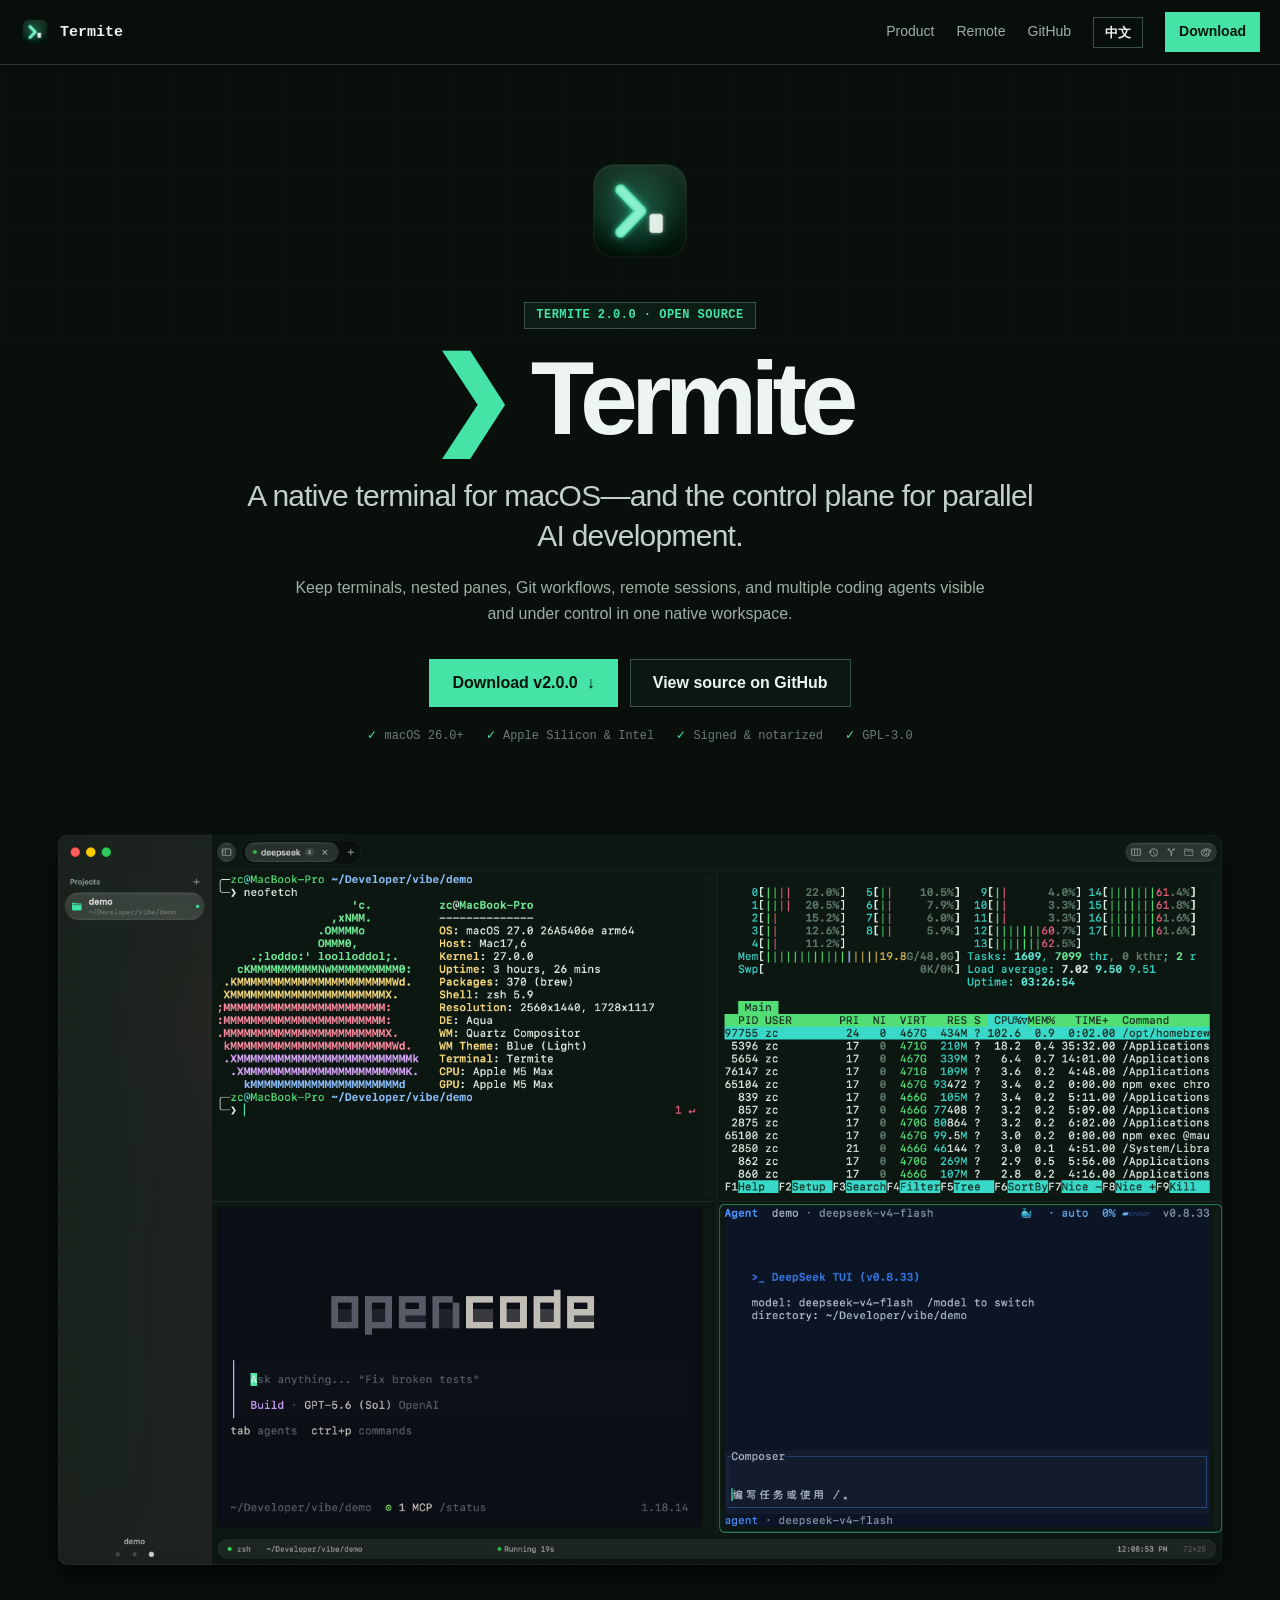
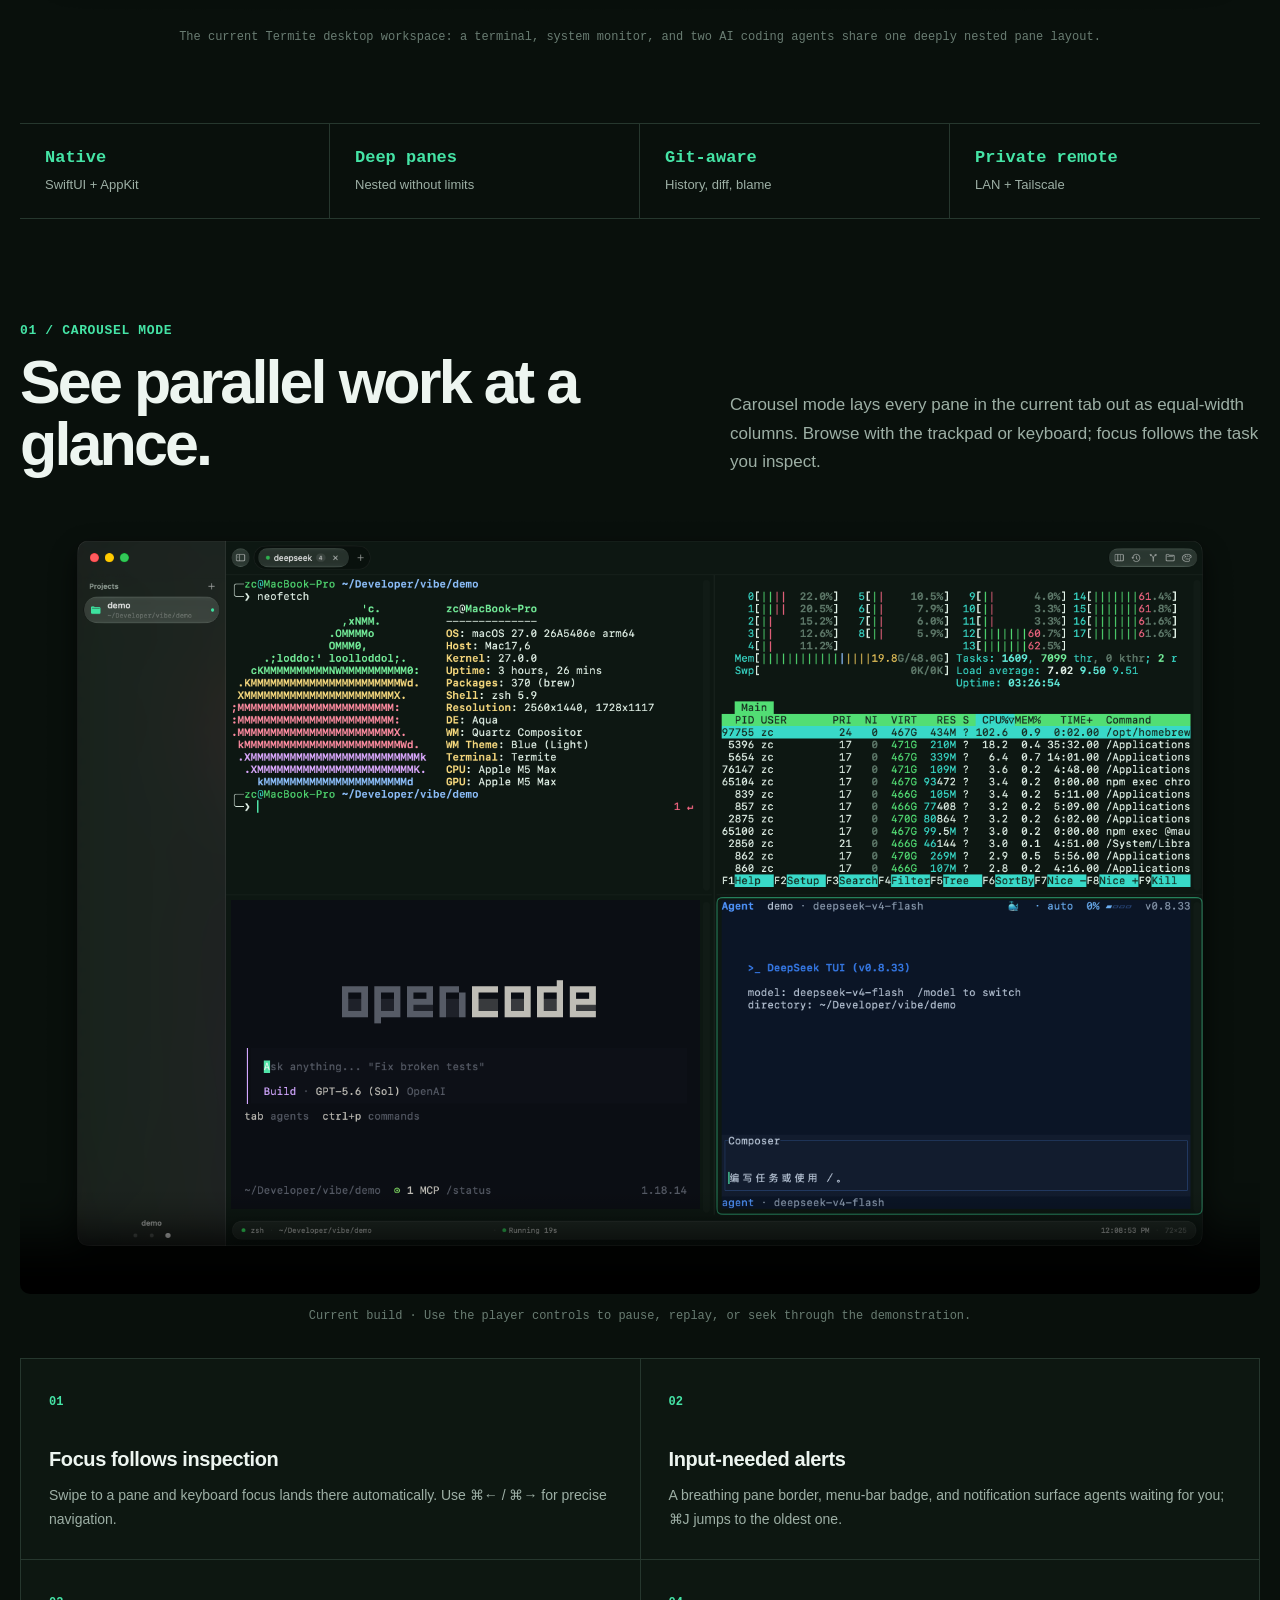
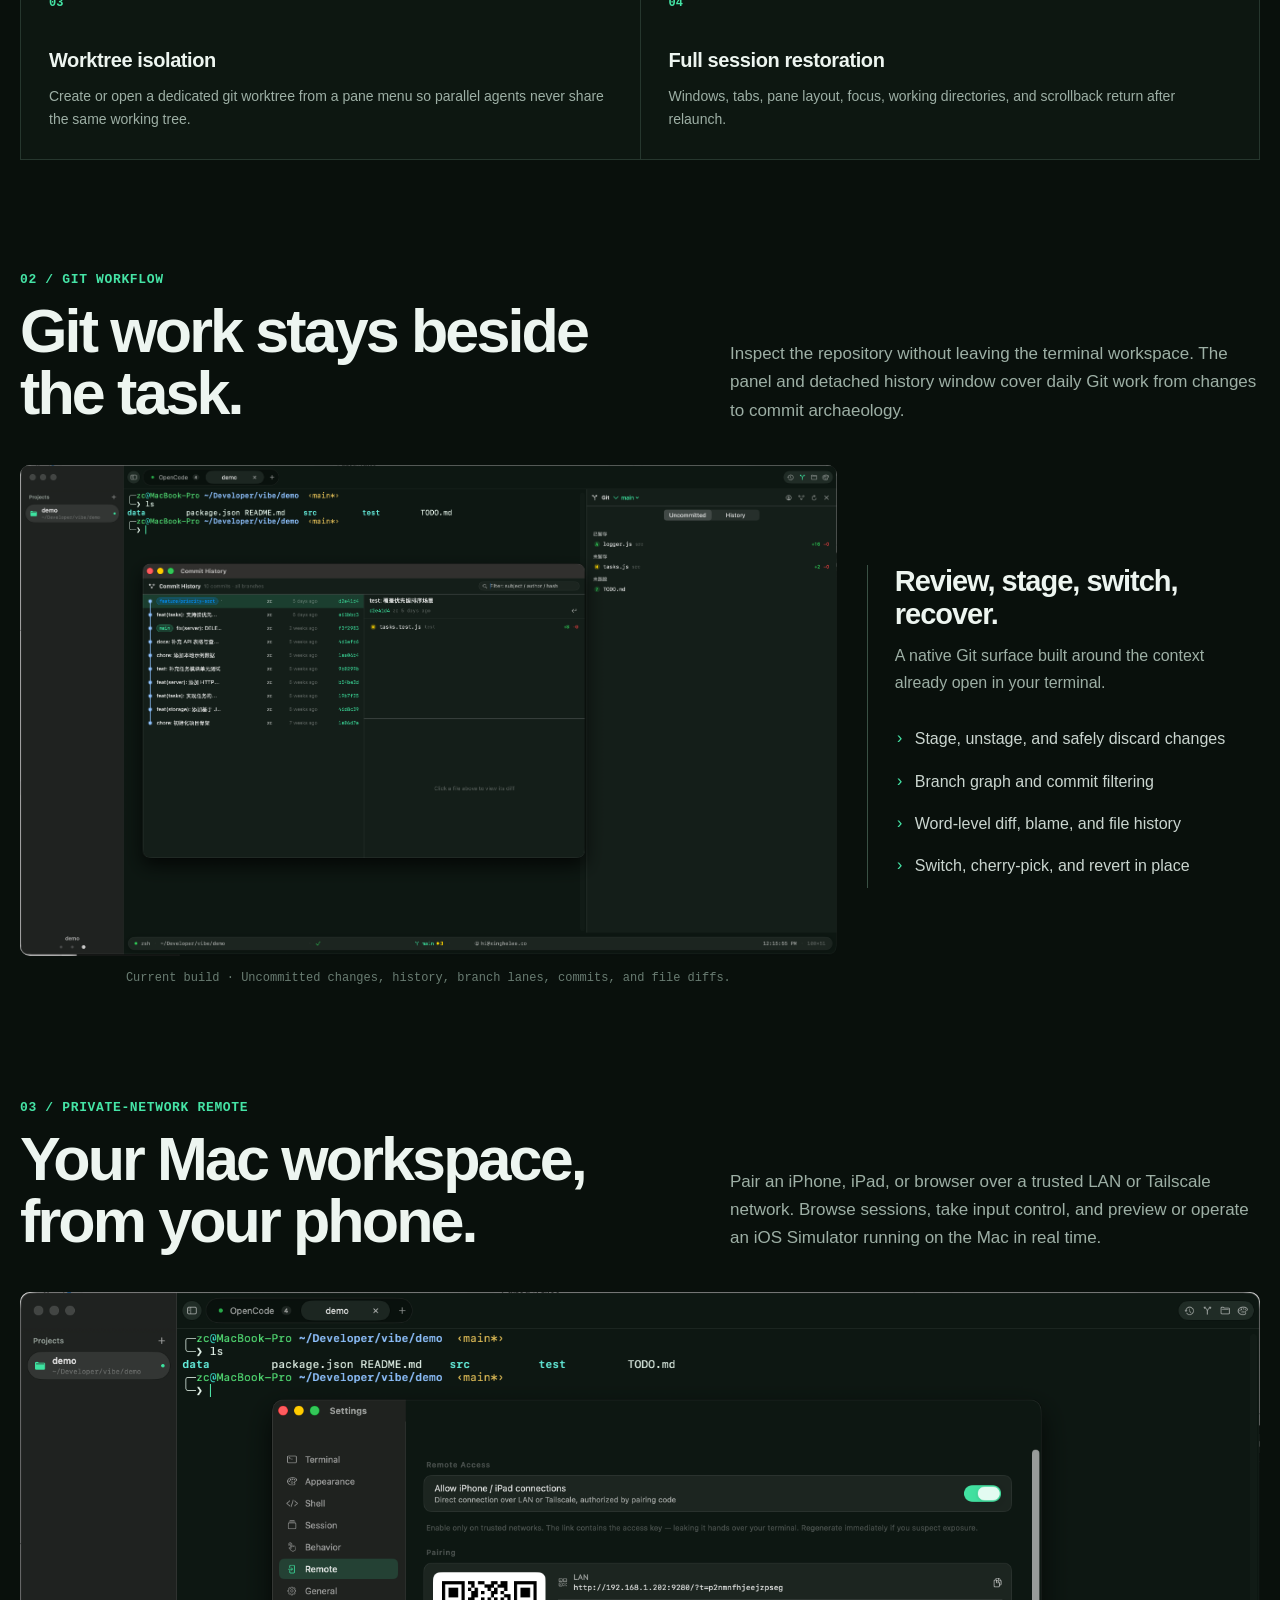
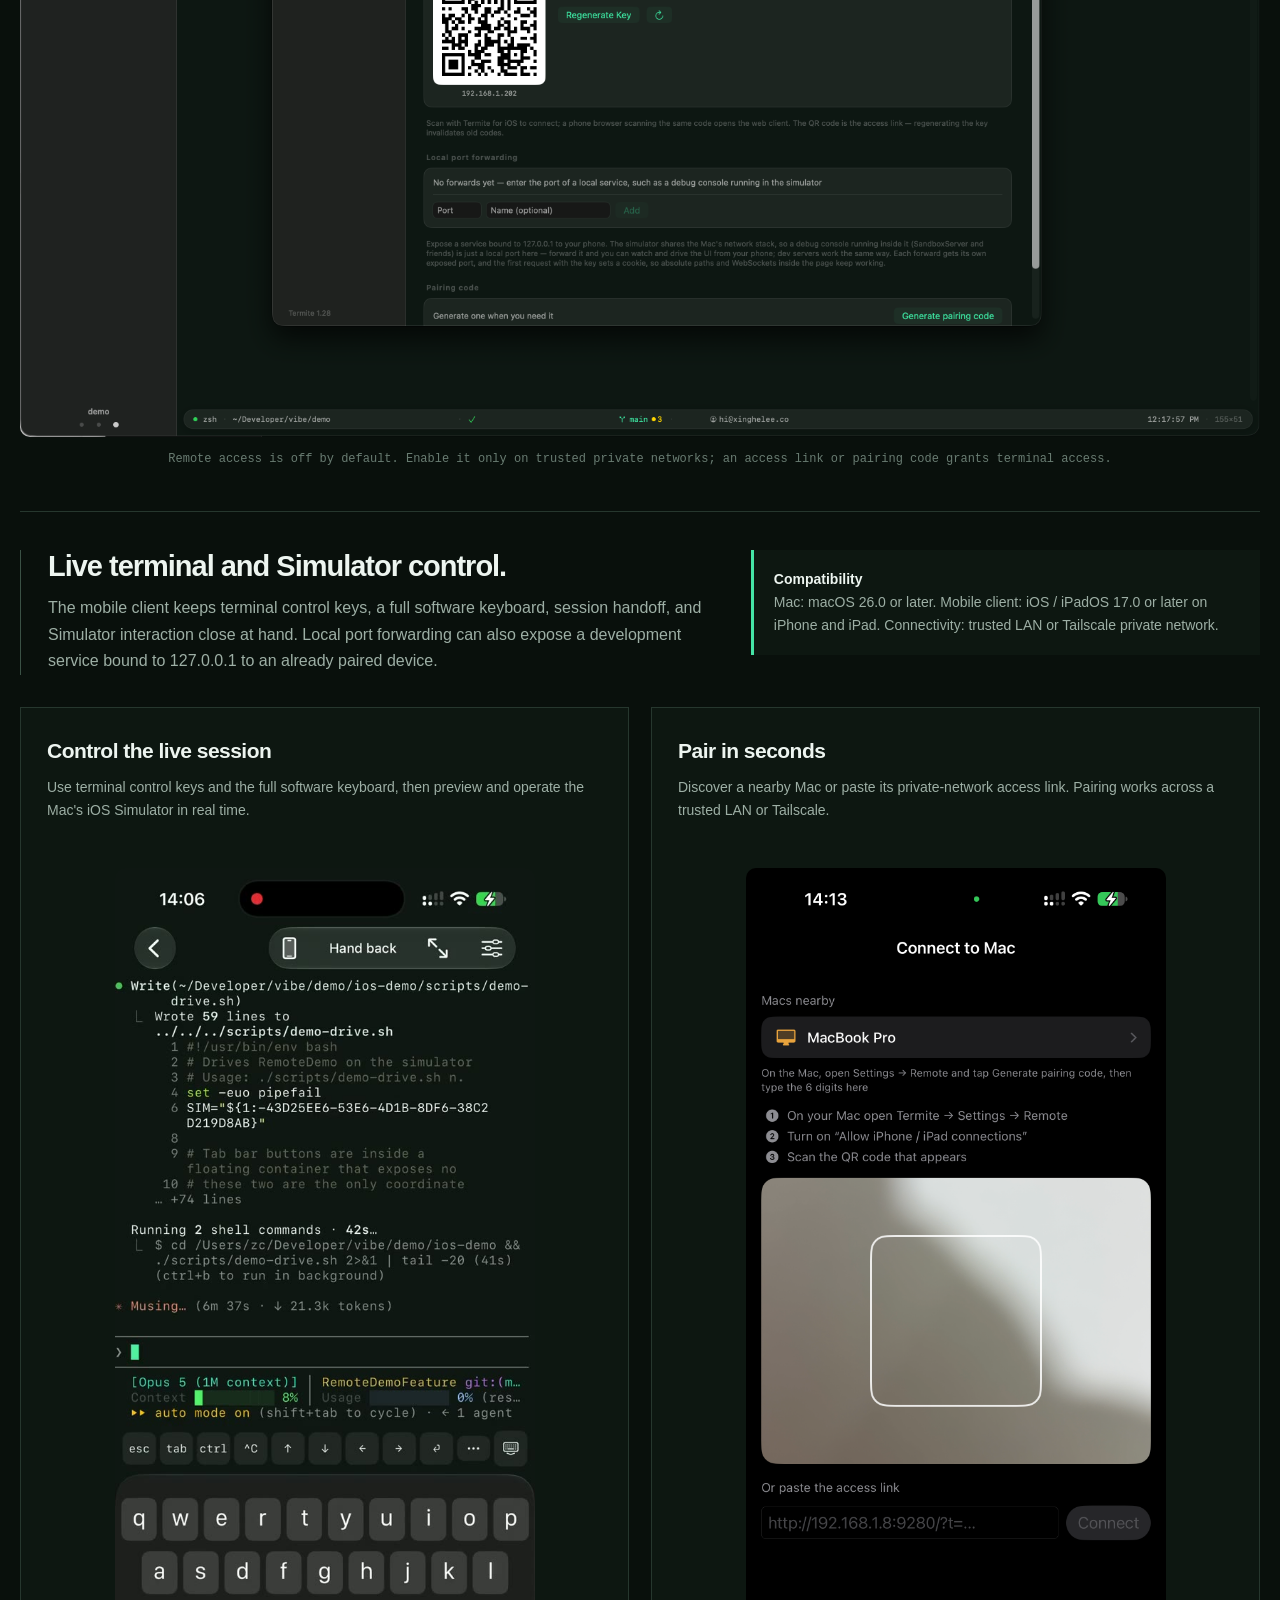
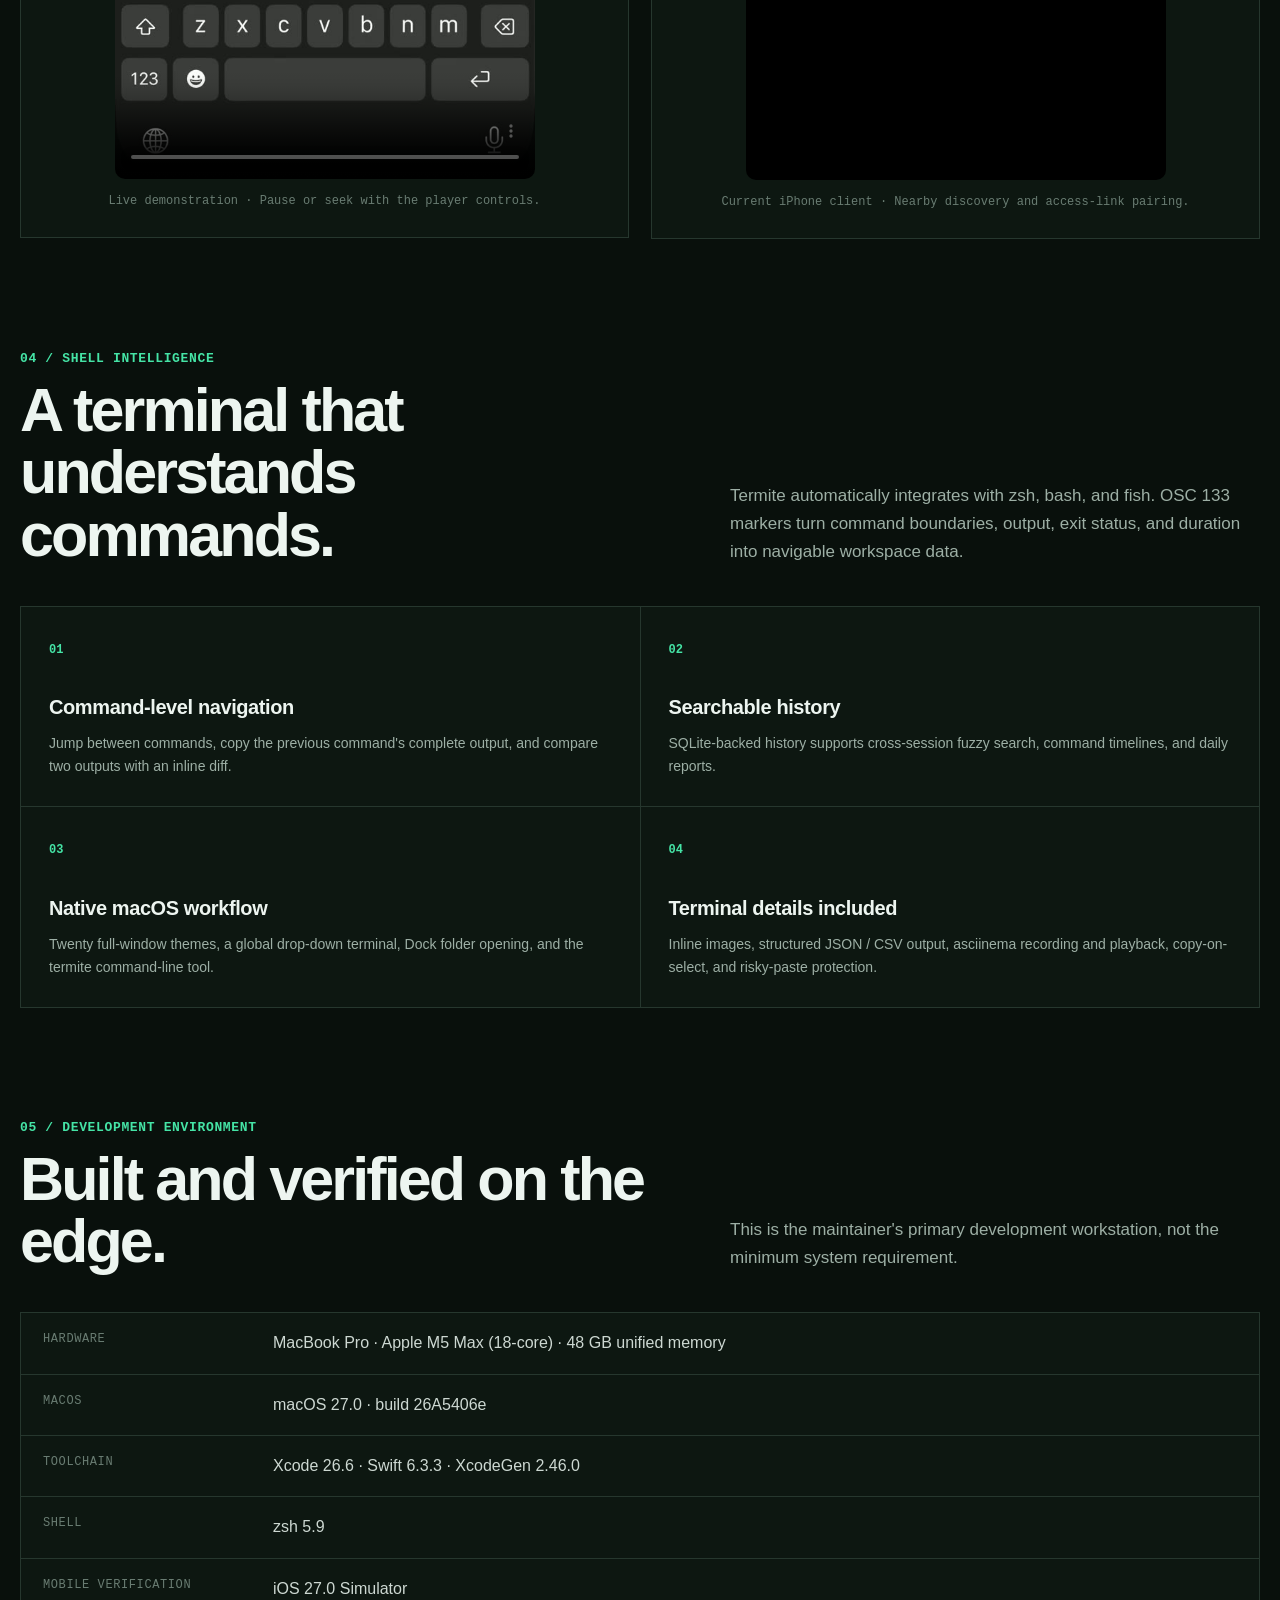
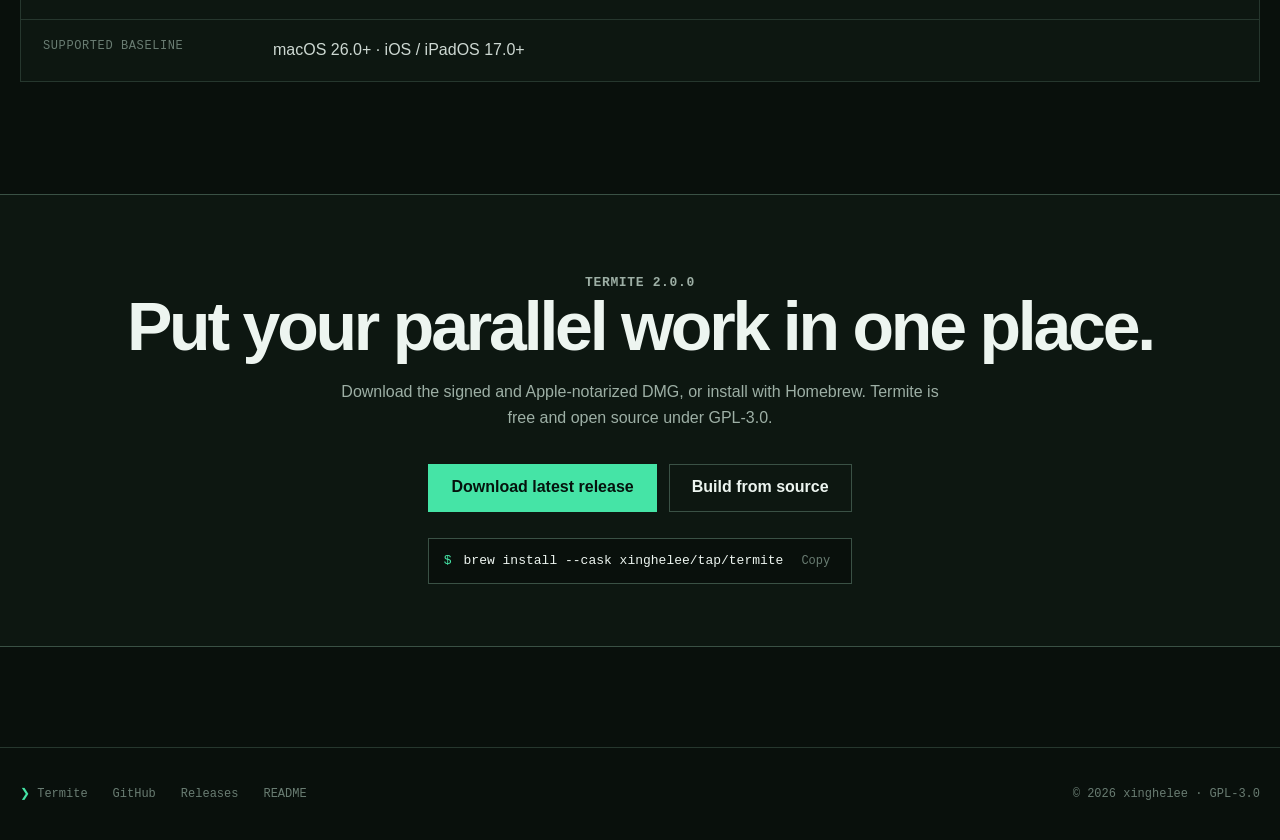
==== commit 6f9ffd73: "docs: refine mobile showcase layout" ====
--- a/docs/index.html
+++ b/docs/index.html
@@ -96,10 +96,15 @@
     .story ul { list-style: none; margin: 22px 0 0; padding: 0; color: #cbd6d0; }
     .story li { position: relative; padding: 8px 0 8px 20px; }
     .story li::before { content: "›"; position: absolute; left: 0; color: var(--green); font-family: var(--mono); }
-    .remote-layout { display: grid; grid-template-columns: minmax(0,.72fr) minmax(280px,.28fr); gap: 34px; align-items: start; }
-    .phone-stack { display: grid; gap: 22px; max-width: 390px; margin-inline: auto; }
-    .phone-stack video, .phone-stack img { width: 100%; height: auto; display: block; object-fit: contain; background: transparent; border: 0; border-radius: 10px; }
-    .compatibility { margin-top: 22px; padding: 18px 20px; border-left: 3px solid var(--green); background: var(--surface); color: var(--muted); font-size: 14px; }
+    .remote-summary { display: grid; grid-template-columns: minmax(0,1.15fr) minmax(340px,.85fr); gap: 42px; align-items: start; margin-top: 42px; padding-top: 38px; border-top: 1px solid var(--line); }
+    .mobile-showcase { display: grid; grid-template-columns: repeat(2,minmax(0,1fr)); gap: 22px; align-items: start; margin-top: 32px; }
+    .mobile-card { margin: 0; padding: 26px; border: 1px solid var(--line); background: var(--surface); }
+    .mobile-card-head { min-height: 112px; }
+    .mobile-card h3 { margin: 0 0 8px; font-size: 21px; letter-spacing: -.025em; }
+    .mobile-card p { margin: 0; color: var(--muted); font-size: 14px; }
+    .mobile-device { width: min(100%,420px); height: auto; display: block; object-fit: contain; margin: 22px auto 0; border: 0; border-radius: 10px; background: transparent; }
+    .mobile-card figcaption { margin-top: 13px; color: var(--faint); font: 12px/1.6 var(--mono); text-align: center; }
+    .compatibility { margin: 0; padding: 18px 20px; border-left: 3px solid var(--green); background: var(--surface); color: var(--muted); font-size: 14px; }
     .compatibility strong { color: var(--text); }
     .environment { border: 1px solid var(--line); background: var(--surface); }
     .env-row { display: grid; grid-template-columns: 210px 1fr; gap: 20px; padding: 17px 22px; border-bottom: 1px solid var(--line); }
@@ -116,8 +121,8 @@
     footer { border-top: 1px solid var(--line); color: var(--faint); }
     .footer-inner { min-height: 92px; display: flex; align-items: center; flex-wrap: wrap; gap: 14px 25px; font: 12px/1.5 var(--mono); }
     .footer-inner .grow { flex: 1; }
-    @media (max-width: 900px) { .section-head { grid-template-columns: 1fr; gap: 18px; } .split-showcase,.remote-layout { grid-template-columns: 1fr; } .story { margin-top: 10px; } .phone-stack { max-width: 430px; } }
-    @media (max-width: 680px) { .wrap { width: min(calc(100% - 28px),var(--max)); } .nav-links .desktop-link,.nav-download { display: none; } .nav-links { gap: 10px; } .hero { padding-top: 62px; } .hero-icon { width: 92px; height: 92px; } h1 { white-space: nowrap; font-size: clamp(48px,14vw,58px); } .hero-copy,.hero-detail { max-width: 100%; overflow-wrap: anywhere; } .hero .actions,.install .actions { flex-direction: column; } .hero .button,.install .button { width: min(100%,320px); } .signal-bar { grid-template-columns: 1fr 1fr; margin-bottom: 82px; } .signal:nth-child(2) { border-right: 0; } .signal:nth-child(-n+2) { border-bottom: 1px solid var(--line); } .feature-grid { grid-template-columns: 1fr; } .section { padding-bottom: 84px; } .section-head { margin-bottom: 26px; } .env-row { grid-template-columns: 1fr; gap: 3px; } .footer-inner { padding-block: 24px; } .footer-inner .grow { display: none; } }
+    @media (max-width: 900px) { .section-head { grid-template-columns: 1fr; gap: 18px; } .split-showcase,.remote-summary { grid-template-columns: 1fr; } .story { margin-top: 10px; } }
+    @media (max-width: 680px) { .wrap { width: min(calc(100% - 28px),var(--max)); } .nav-links .desktop-link,.nav-download { display: none; } .nav-links { gap: 10px; } .hero { padding-top: 62px; } .hero-icon { width: 92px; height: 92px; } h1 { white-space: nowrap; font-size: clamp(48px,14vw,58px); } .hero-copy,.hero-detail { max-width: 100%; overflow-wrap: anywhere; } .hero .actions,.install .actions { flex-direction: column; } .hero .button,.install .button { width: min(100%,320px); } .signal-bar { grid-template-columns: 1fr 1fr; margin-bottom: 82px; } .signal:nth-child(2) { border-right: 0; } .signal:nth-child(-n+2) { border-bottom: 1px solid var(--line); } .feature-grid,.mobile-showcase { grid-template-columns: 1fr; } .mobile-card { padding: 18px; } .mobile-card-head { min-height: 0; } .section { padding-bottom: 84px; } .section-head { margin-bottom: 26px; } .env-row { grid-template-columns: 1fr; gap: 3px; } .footer-inner { padding-block: 24px; } .footer-inner .grow { display: none; } }
     @media (prefers-reduced-motion: reduce) { html { scroll-behavior: auto; } *,*::before,*::after { animation: none !important; transition: none !important; } }
   </style>
 </head>
@@ -183,9 +188,21 @@
     <section class="section wrap" id="remote">
       <div class="section-head"><div><p class="kicker">03 / PRIVATE-NETWORK REMOTE</p><h2 data-en="Your Mac workspace, from your phone." data-zh="在手机上接管 Mac 工作区。">Your Mac workspace, from your phone.</h2></div><p class="section-intro" data-en="Pair an iPhone, iPad, or browser over a trusted LAN or Tailscale network. Browse sessions, take input control, and preview or operate an iOS Simulator running on the Mac in real time." data-zh="通过受信任的局域网或 Tailscale 网络配对 iPhone、iPad 或浏览器。你可以浏览会话、接管输入，并实时预览或操作 Mac 上运行的 iOS 模拟器。">Pair an iPhone, iPad, or browser over a trusted LAN or Tailscale network. Browse sessions, take input control, and preview or operate an iOS Simulator running on the Mac in real time.</p></div>
       <figure class="media-frame"><img src="assets/remote-access-latest.png" alt="Termite Remote Access settings with LAN address, QR code, pairing, and local port forwarding" width="3620" height="2174" loading="lazy"><figcaption data-en="Remote access is off by default. Enable it only on trusted private networks; an access link or pairing code grants terminal access." data-zh="远程访问默认关闭。请只在受信任的私有网络中开启；访问链接或配对码等同于终端访问权限。">Remote access is off by default. Enable it only on trusted private networks; an access link or pairing code grants terminal access.</figcaption></figure>
-      <div class="remote-layout" style="margin-top:38px">
-        <div class="story"><h3 data-en="Live terminal and Simulator control." data-zh="实时终端与模拟器控制。">Live terminal and Simulator control.</h3><p data-en="The mobile client keeps terminal control keys, a full software keyboard, session handoff, and Simulator interaction close at hand. Local port forwarding can also expose a development service bound to 127.0.0.1 to an already paired device." data-zh="移动客户端提供终端控制键、完整软键盘、会话交接和模拟器交互。还可以通过本地端口转发，把仅监听 127.0.0.1 的开发服务提供给已配对设备。">The mobile client keeps terminal control keys, a full software keyboard, session handoff, and Simulator interaction close at hand. Local port forwarding can also expose a development service bound to 127.0.0.1 to an already paired device.</p><div class="compatibility"><strong data-en="Compatibility" data-zh="兼容性">Compatibility</strong><br><span data-en="Mac: macOS 26.0 or later. Mobile client: iOS / iPadOS 17.0 or later on iPhone and iPad. Connectivity: trusted LAN or Tailscale private network." data-zh="Mac：macOS 26.0 或更高版本。移动客户端：iPhone 与 iPad 上的 iOS / iPadOS 17.0 或更高版本。连接方式：受信任的局域网或 Tailscale 私有网络。">Mac: macOS 26.0 or later. Mobile client: iOS / iPadOS 17.0 or later on iPhone and iPad. Connectivity: trusted LAN or Tailscale private network.</span></div></div>
-        <div class="phone-stack"><video controls playsinline preload="metadata" poster="assets/mobile-video-poster.jpg" aria-label="iPhone remotely controlling a Mac terminal and iOS Simulator"><source src="assets/mobile-simulator-demo.mp4" type="video/mp4">Your browser does not support embedded video.</video><img src="assets/mobile-pairing-latest.png" alt="Termite iPhone client pairing screen" width="1320" height="2868" loading="lazy"></div>
+      <div class="remote-summary">
+        <div class="story"><h3 data-en="Live terminal and Simulator control." data-zh="实时终端与模拟器控制。">Live terminal and Simulator control.</h3><p data-en="The mobile client keeps terminal control keys, a full software keyboard, session handoff, and Simulator interaction close at hand. Local port forwarding can also expose a development service bound to 127.0.0.1 to an already paired device." data-zh="移动客户端提供终端控制键、完整软键盘、会话交接和模拟器交互。还可以通过本地端口转发，把仅监听 127.0.0.1 的开发服务提供给已配对设备。">The mobile client keeps terminal control keys, a full software keyboard, session handoff, and Simulator interaction close at hand. Local port forwarding can also expose a development service bound to 127.0.0.1 to an already paired device.</p></div>
+        <div class="compatibility"><strong data-en="Compatibility" data-zh="兼容性">Compatibility</strong><br><span data-en="Mac: macOS 26.0 or later. Mobile client: iOS / iPadOS 17.0 or later on iPhone and iPad. Connectivity: trusted LAN or Tailscale private network." data-zh="Mac：macOS 26.0 或更高版本。移动客户端：iPhone 与 iPad 上的 iOS / iPadOS 17.0 或更高版本。连接方式：受信任的局域网或 Tailscale 私有网络。">Mac: macOS 26.0 or later. Mobile client: iOS / iPadOS 17.0 or later on iPhone and iPad. Connectivity: trusted LAN or Tailscale private network.</span></div>
+      </div>
+      <div class="mobile-showcase">
+        <figure class="mobile-card">
+          <div class="mobile-card-head"><h3 data-en="Control the live session" data-zh="接管实时会话">Control the live session</h3><p data-en="Use terminal control keys and the full software keyboard, then preview and operate the Mac's iOS Simulator in real time." data-zh="使用终端控制键和完整软键盘，并实时预览、操作 Mac 上的 iOS 模拟器。">Use terminal control keys and the full software keyboard, then preview and operate the Mac's iOS Simulator in real time.</p></div>
+          <video class="mobile-device" controls playsinline preload="metadata" poster="assets/mobile-video-poster.jpg" aria-label="iPhone remotely controlling a Mac terminal and iOS Simulator"><source src="assets/mobile-simulator-demo.mp4" type="video/mp4">Your browser does not support embedded video.</video>
+          <figcaption data-en="Live demonstration · Pause or seek with the player controls." data-zh="实时演示 · 可使用播放器控件暂停或拖动进度。">Live demonstration · Pause or seek with the player controls.</figcaption>
+        </figure>
+        <figure class="mobile-card">
+          <div class="mobile-card-head"><h3 data-en="Pair in seconds" data-zh="快速完成配对">Pair in seconds</h3><p data-en="Discover a nearby Mac or paste its private-network access link. Pairing works across a trusted LAN or Tailscale." data-zh="发现附近的 Mac，或粘贴其私网访问链接；配对支持受信任的局域网和 Tailscale。">Discover a nearby Mac or paste its private-network access link. Pairing works across a trusted LAN or Tailscale.</p></div>
+          <img class="mobile-device" src="assets/mobile-pairing-latest.png" alt="Termite iPhone client pairing screen" width="1320" height="2868" loading="lazy">
+          <figcaption data-en="Current iPhone client · Nearby discovery and access-link pairing." data-zh="当前 iPhone 客户端 · 附近设备发现与访问链接配对。">Current iPhone client · Nearby discovery and access-link pairing.</figcaption>
+        </figure>
       </div>
     </section>
     <section class="section wrap" id="terminal">
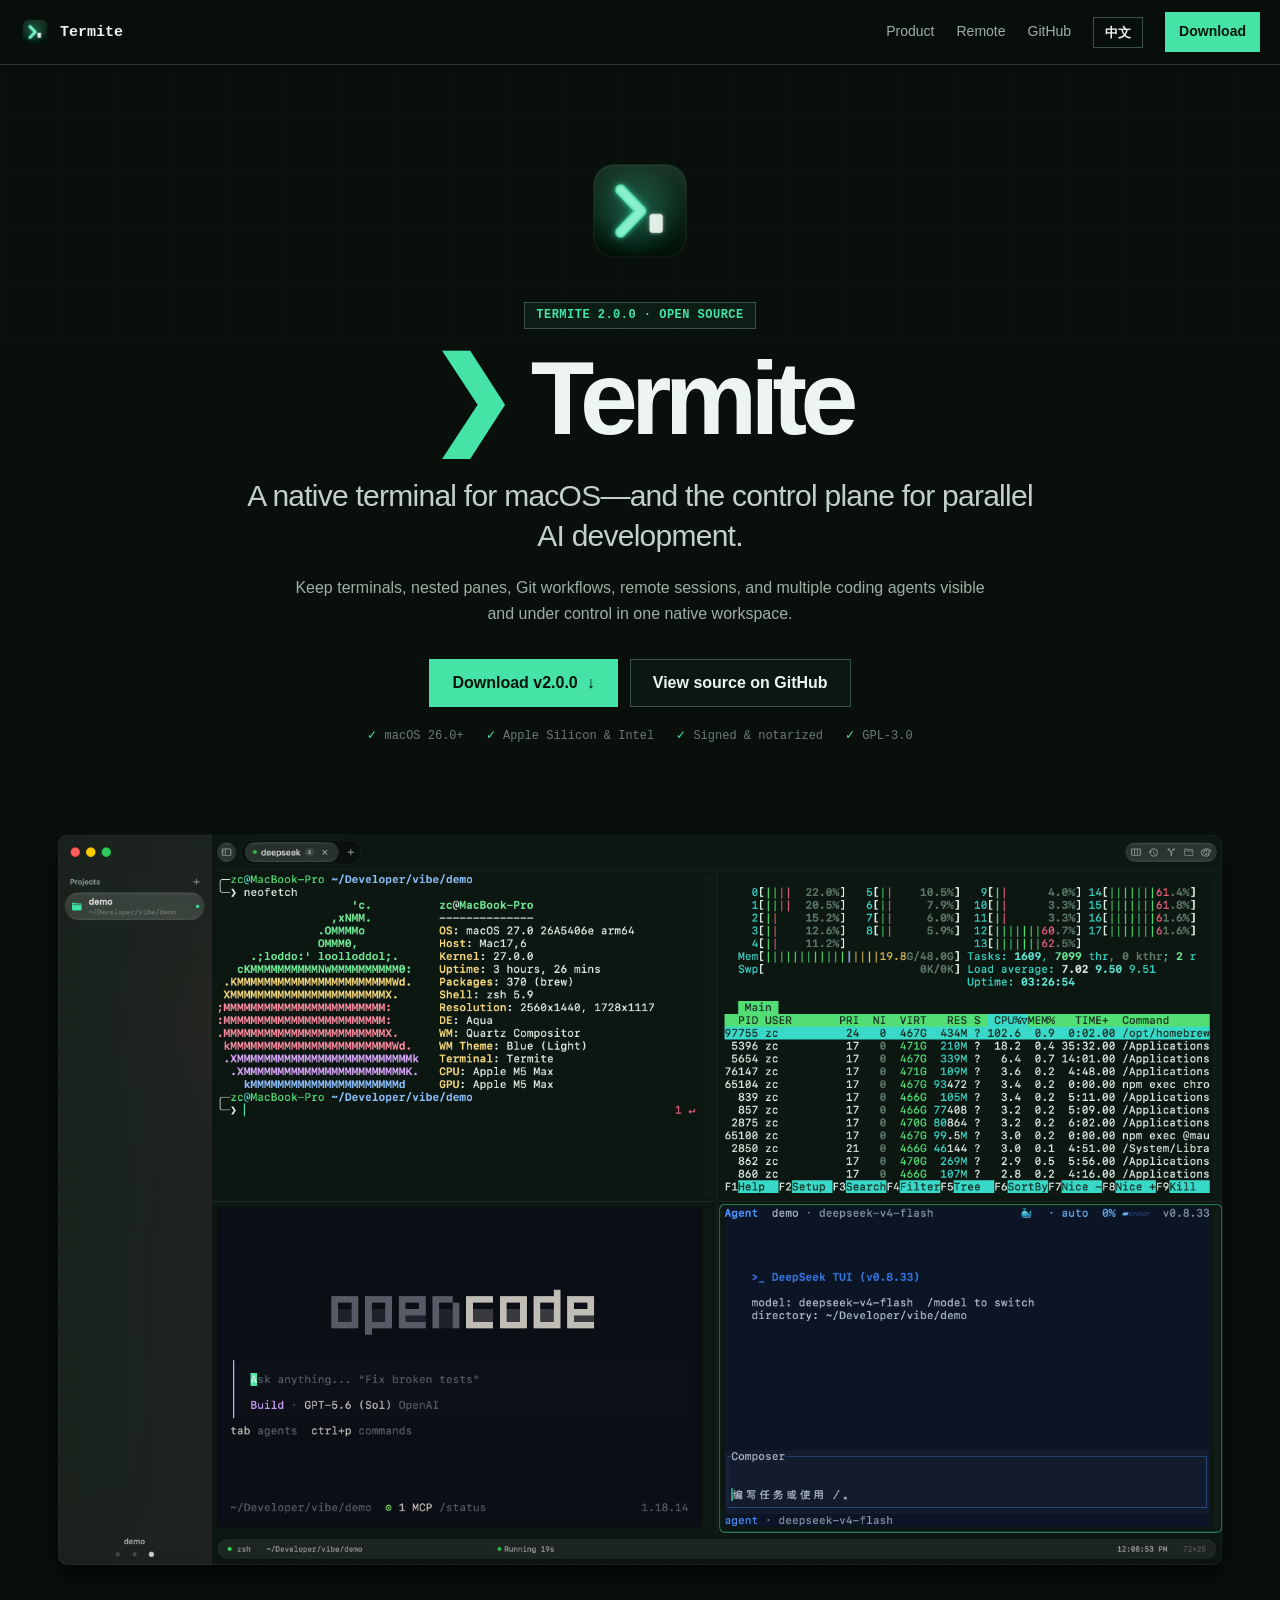
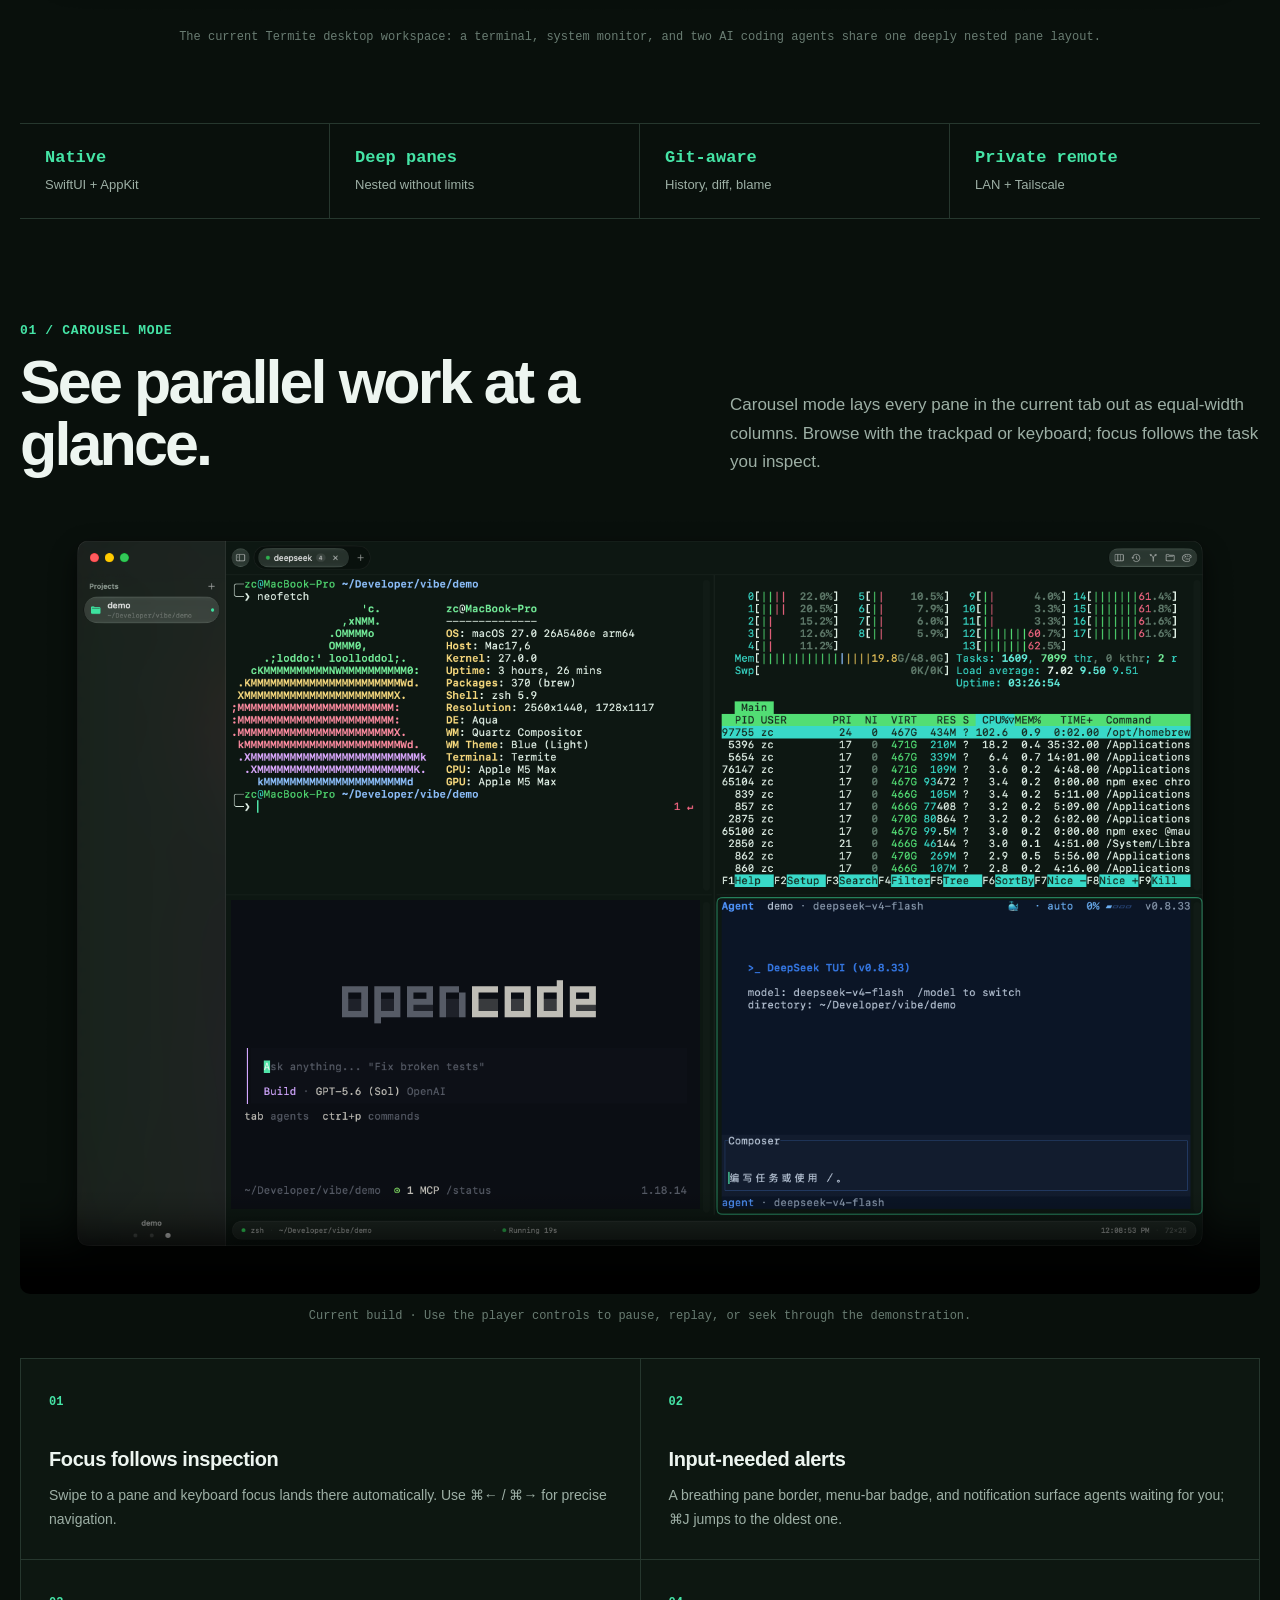
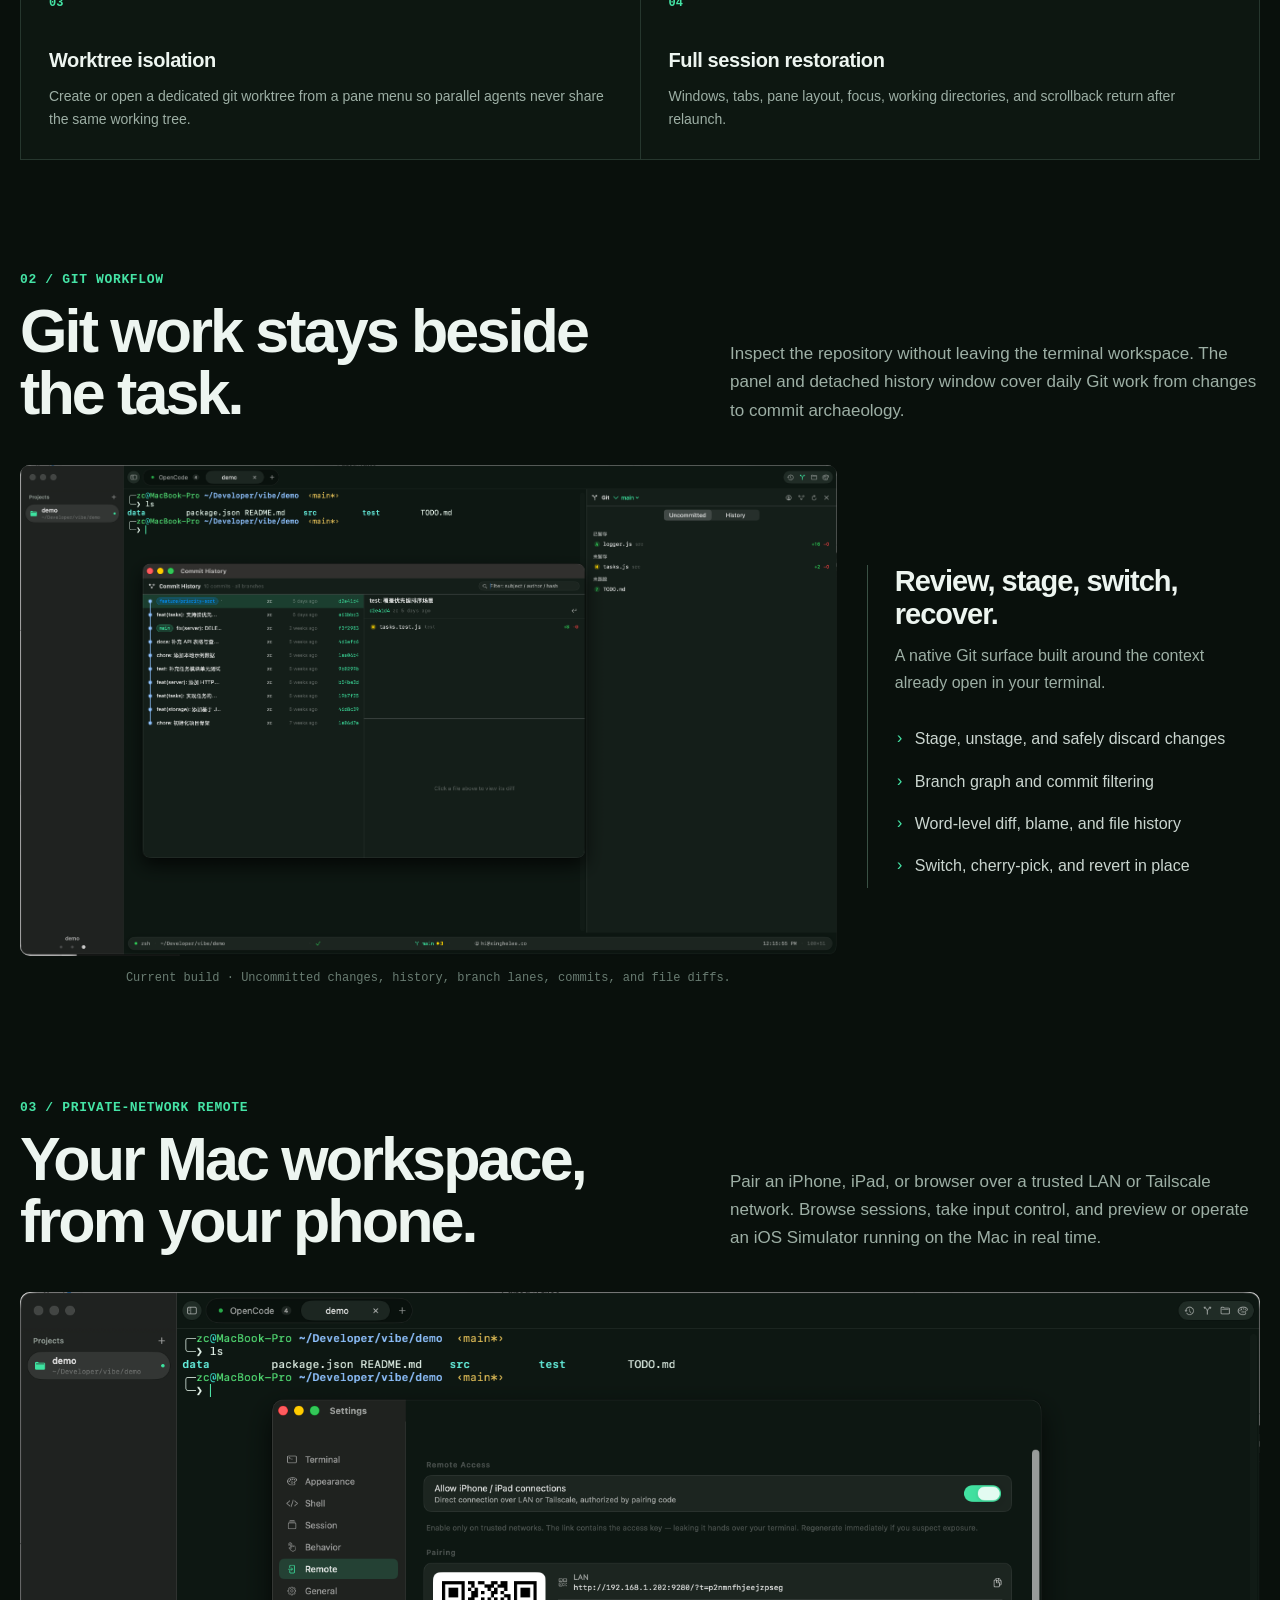
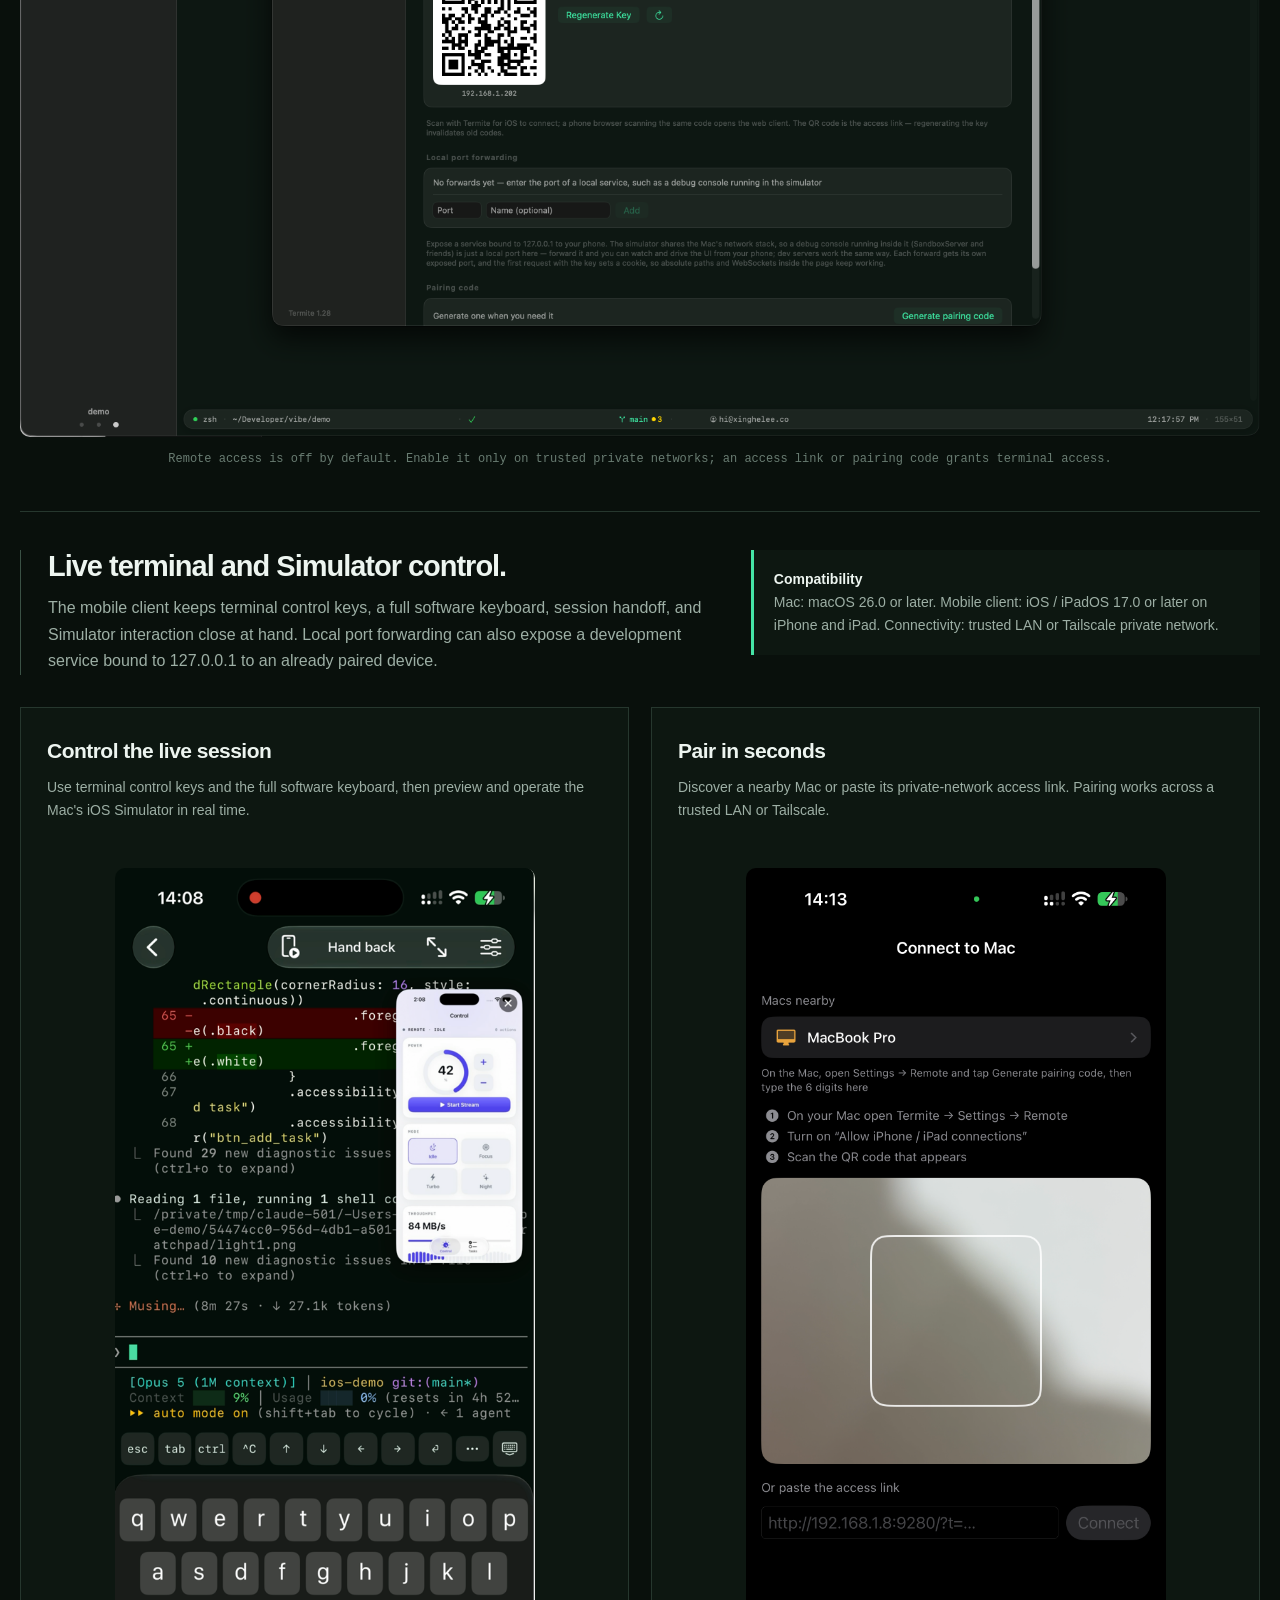
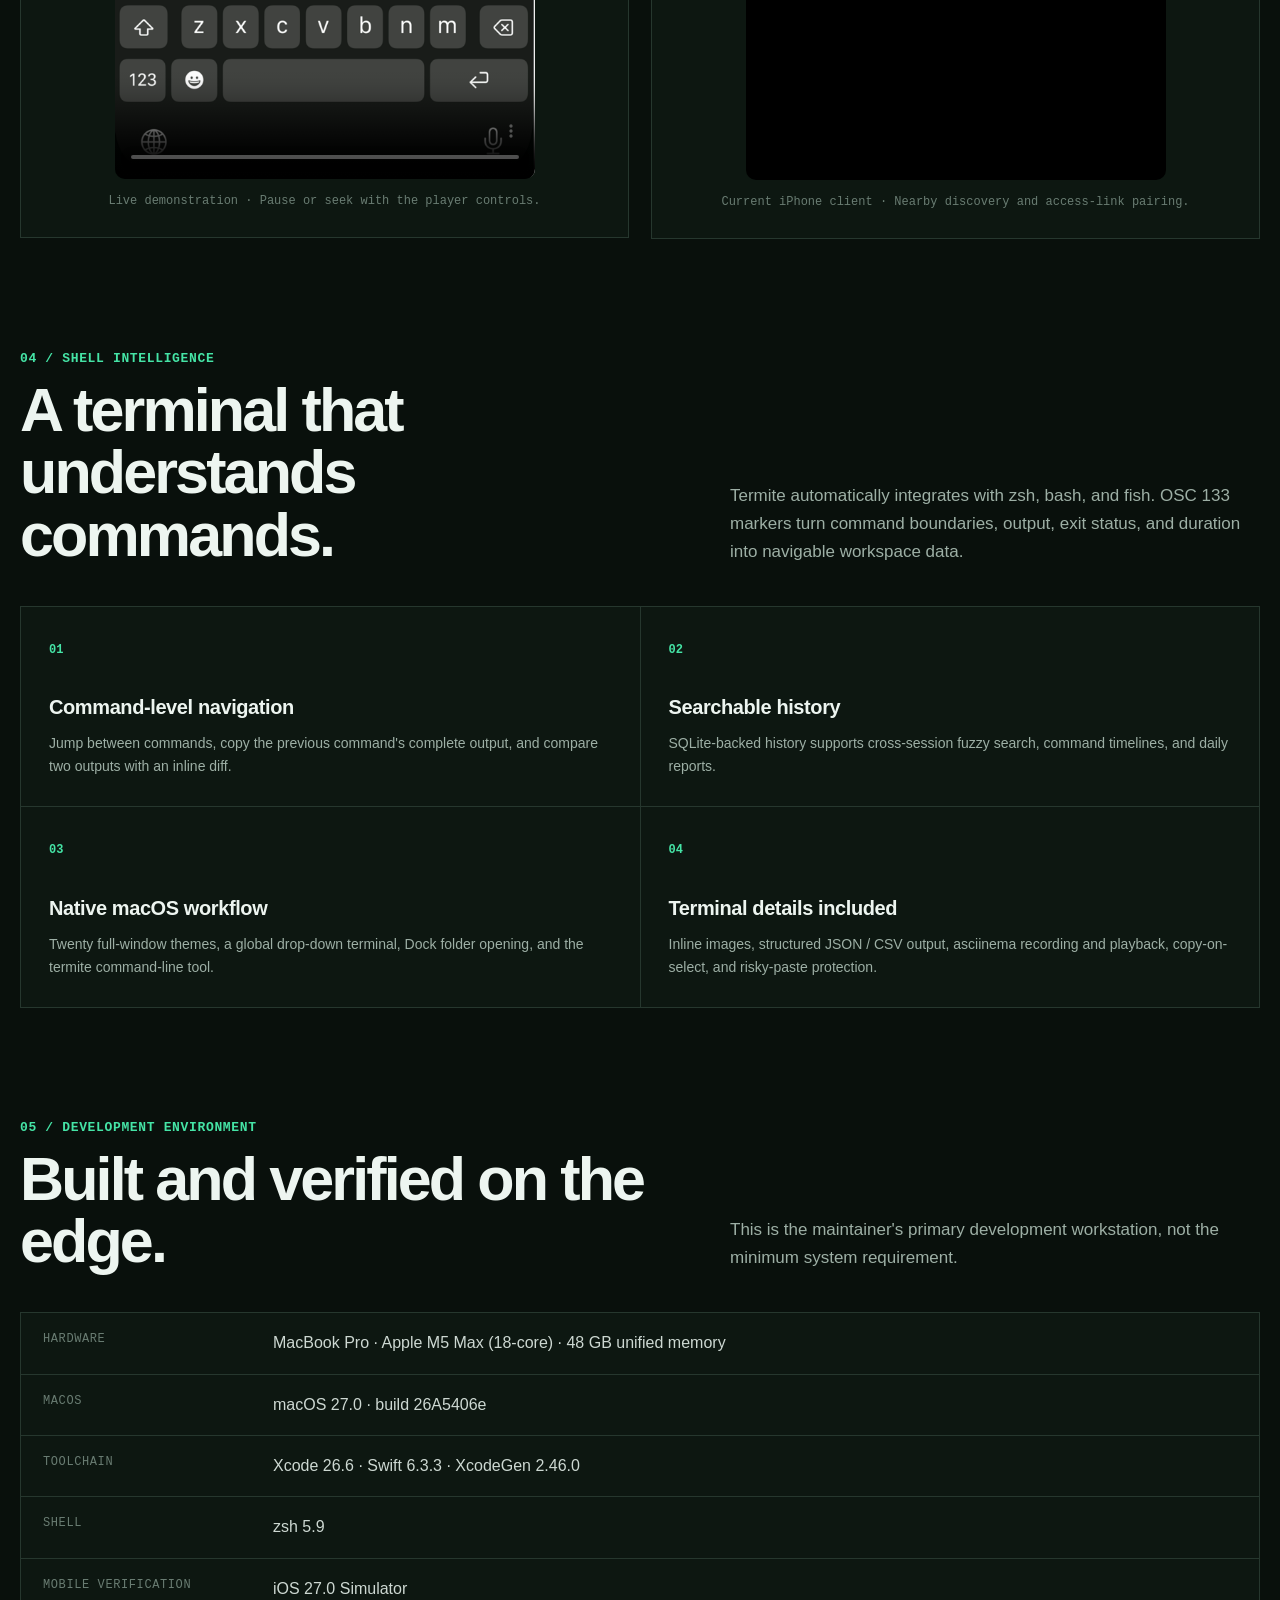
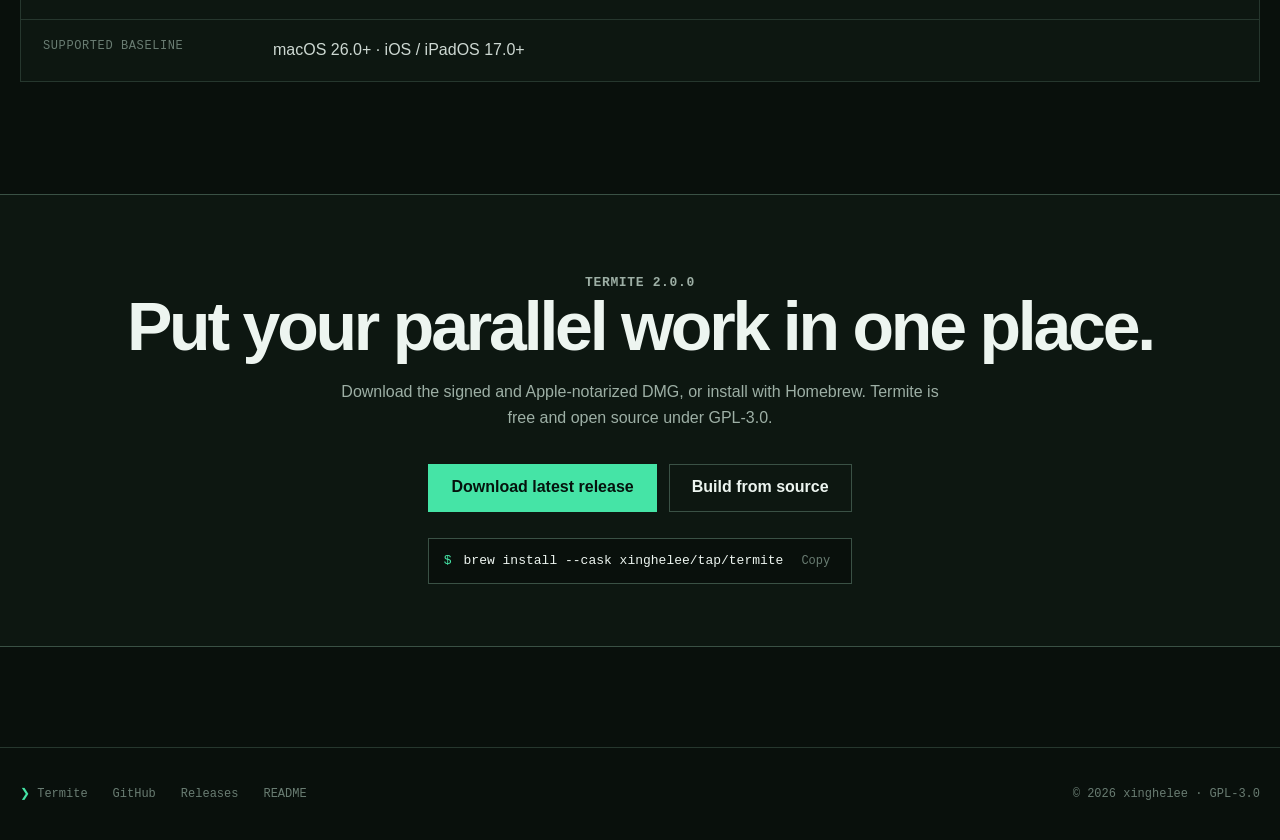
==== commit 19d3f347: "docs: update mobile video poster" ====
--- a/docs/index.html
+++ b/docs/index.html
@@ -195,7 +195,7 @@
       <div class="mobile-showcase">
         <figure class="mobile-card">
           <div class="mobile-card-head"><h3 data-en="Control the live session" data-zh="接管实时会话">Control the live session</h3><p data-en="Use terminal control keys and the full software keyboard, then preview and operate the Mac's iOS Simulator in real time." data-zh="使用终端控制键和完整软键盘，并实时预览、操作 Mac 上的 iOS 模拟器。">Use terminal control keys and the full software keyboard, then preview and operate the Mac's iOS Simulator in real time.</p></div>
-          <video class="mobile-device" controls playsinline preload="metadata" poster="assets/mobile-video-poster.jpg" aria-label="iPhone remotely controlling a Mac terminal and iOS Simulator"><source src="assets/mobile-simulator-demo.mp4" type="video/mp4">Your browser does not support embedded video.</video>
+          <video class="mobile-device" controls playsinline preload="metadata" poster="assets/mobile-video-poster-device.png" aria-label="iPhone remotely controlling a Mac terminal and iOS Simulator"><source src="assets/mobile-simulator-demo.mp4" type="video/mp4">Your browser does not support embedded video.</video>
           <figcaption data-en="Live demonstration · Pause or seek with the player controls." data-zh="实时演示 · 可使用播放器控件暂停或拖动进度。">Live demonstration · Pause or seek with the player controls.</figcaption>
         </figure>
         <figure class="mobile-card">
